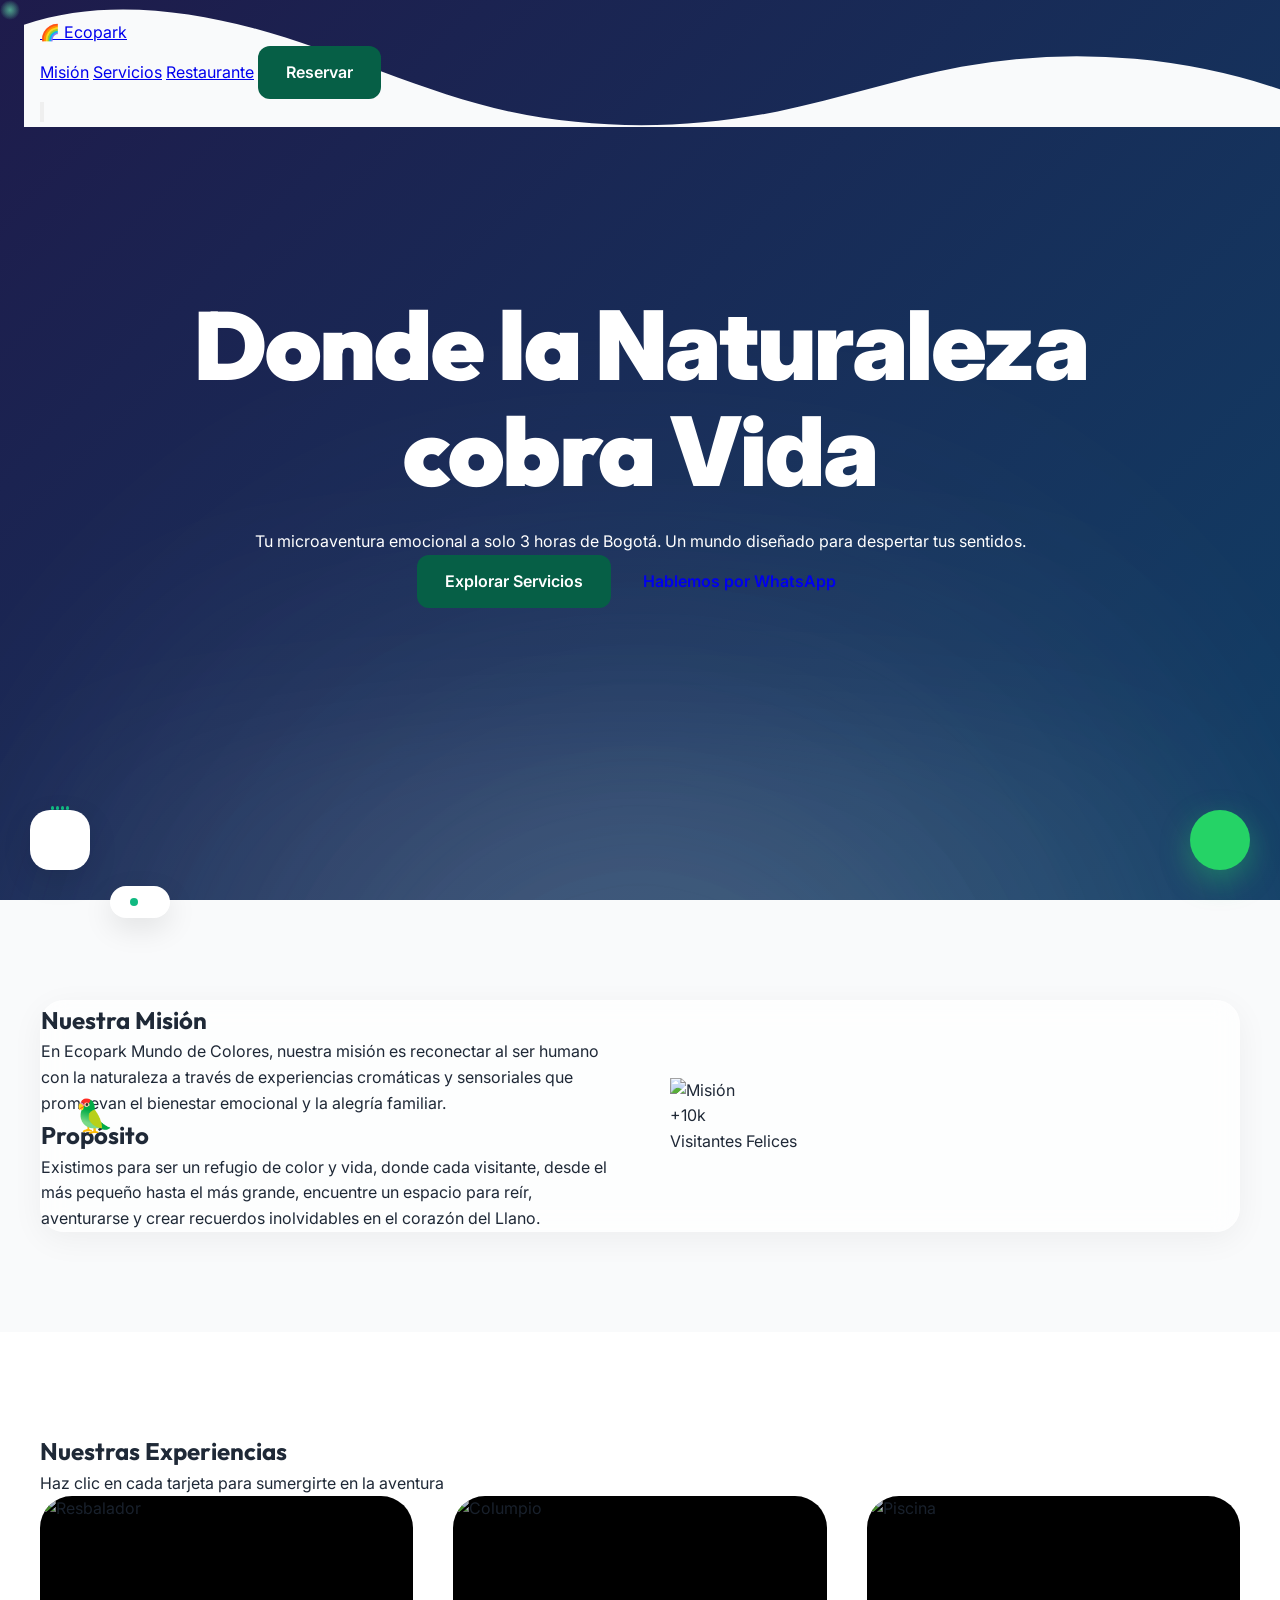
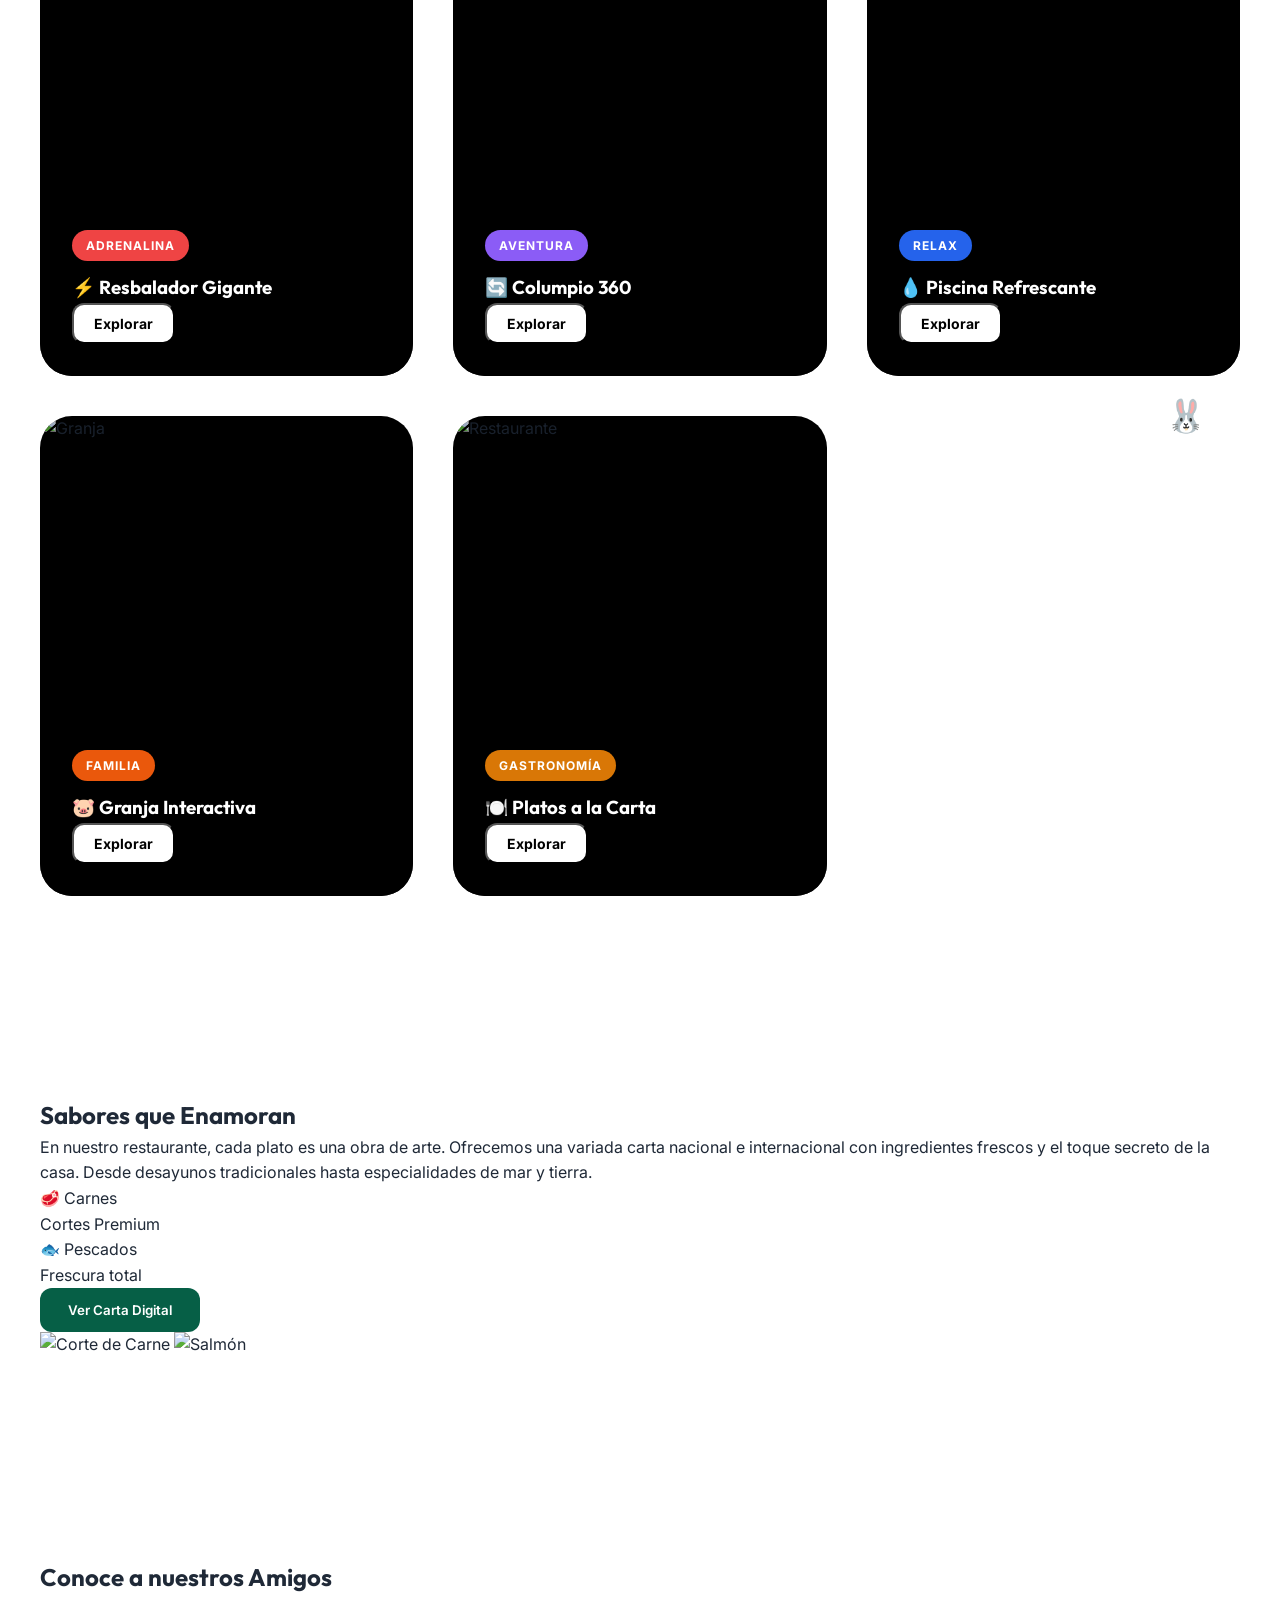
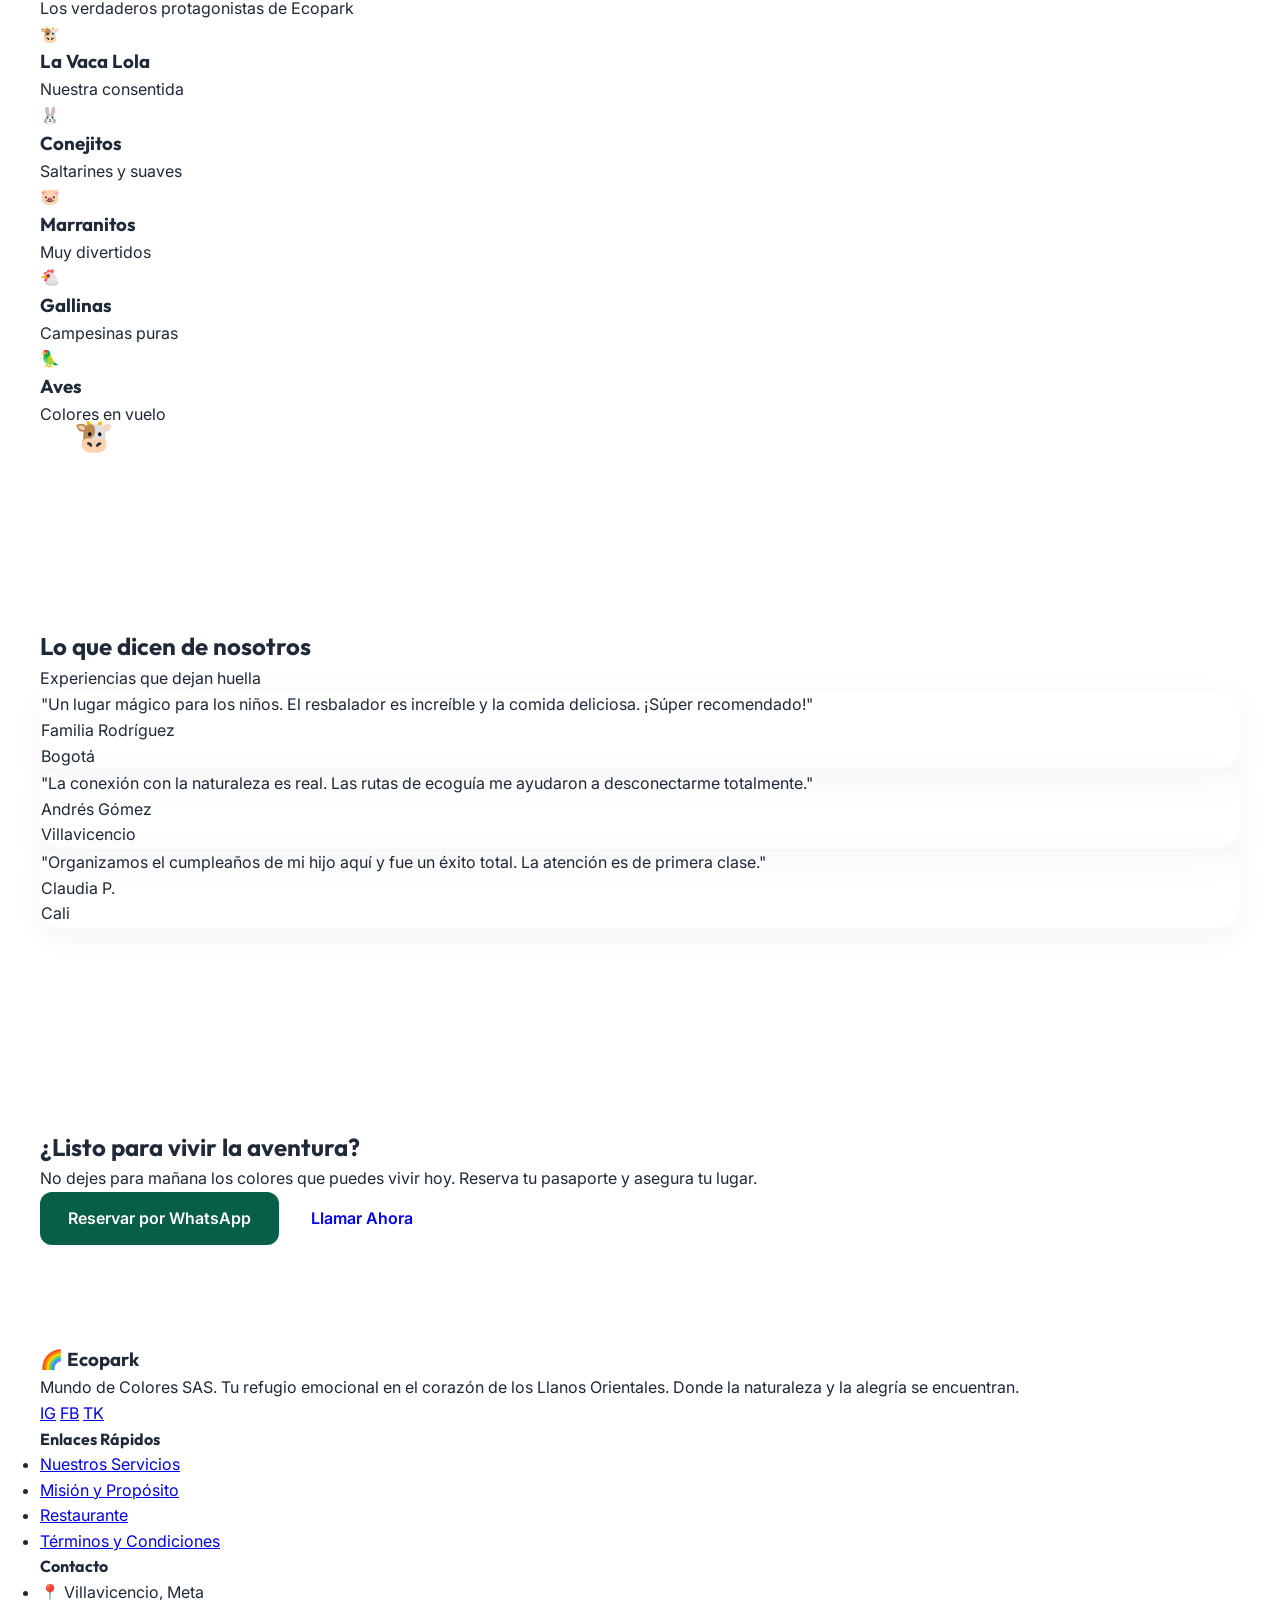
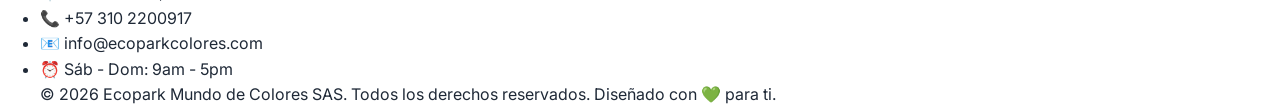
==== index.html @ 726ed6f0 "Mobile optimization: touch sparkle, adaptive layout, and scroll-triggered 3D cards" ====
<!DOCTYPE html>
<html lang="es">
<head>
    <meta charset="UTF-8">
    <meta name="viewport" content="width=device-width, initial-scale=1.0">
    <title>Ecopark Mundo de Colores - Microaventura Emocional</title>
    <script src="https://cdn.tailwindcss.com"></script>
    <link rel="stylesheet" href="styles.css">
    <link rel="stylesheet" href="https://cdn.jsdelivr.net/npm/swiper@11/swiper-bundle.min.css" />
    <script src="https://unpkg.com/lucide@latest"></script>
    <meta name="description" content="Vive una microaventura sensorial a solo 3 horas de Bogotá. Descubre cómo los colores transforman tu estado de ánimo.">
</head>
<body class="bg-white">
    <div class="cursor-aura" id="cursorAura"></div>
    <div class="cursor-aura" id="cursorAura"></div>

    <div class="music-control" id="musicToggle">
        <div class="music-bars">
            <span></span><span></span><span></span><span></span>
        </div>
        <i data-lucide="music" class="w-6 h-6"></i>
        <audio id="bgMusic" loop>
            <source src="https://www.soundhelix.com/examples/mp3/SoundHelix-Song-1.mp3" type="audio/mpeg">
        </audio>
    </div>

    <!-- LIVE ACTIVITY -->
    <div id="liveActivity" class="live-activity">
        <div class="activity-dot"></div>
        <p id="activityText" class="text-sm font-semibold text-gray-700"></p>
    </div>

    <!-- NAVBAR -->
    <nav class="navbar w-full">
        <div class="container flex justify-between items-center px-4">
            <a href="#" class="text-2xl font-black text-white logo-text transition-colors duration-300">🌈 Ecopark</a>
            <div class="hidden md:flex gap-8 items-center text-white nav-links">
                <a href="#mision" class="hover:text-yellow-400 transition-colors">Misión</a>
                <a href="#servicios" class="hover:text-yellow-400 transition-colors">Servicios</a>
                <a href="#gastronomia" class="hover:text-yellow-400 transition-colors">Restaurante</a>
                <a href="#contacto" class="btn btn-primary px-6 py-2">Reservar</a>
            </div>
            <button class="md:hidden text-white">
                <svg class="w-8 h-8" fill="none" stroke="currentColor" viewBox="0 0 24 24"><path stroke-linecap="round" stroke-linejoin="round" stroke-width="2" d="M4 6h16M4 12h16m-7 6h7"></path></svg>
            </button>
        </div>
    </nav>

    <!-- HERO SECTION -->
    <section class="hero relative">
        <div class="hero-clouds">
            <div class="cloud cloud-1"></div>
            <div class="cloud cloud-2"></div>
            <div class="cloud cloud-3"></div>
        </div>
        <div class="hero-content px-4">
            <h1 class="hero-title reveal">Donde la <span class="text-green-400">Naturaleza</span> cobra <span class="text-yellow-400">Vida</span></h1>
            <p class="text-xl md:text-2xl text-gray-200 mb-10 max-w-2xl mx-auto reveal" style="transition-delay: 0.2s">
                Tu microaventura emocional a solo 3 horas de Bogotá. Un mundo diseñado para despertar tus sentidos.
            </p>
            <div class="flex flex-col sm:flex-row gap-4 justify-center reveal" style="transition-delay: 0.4s">
                <a href="#servicios" class="btn btn-primary px-10 py-4 text-lg">Explorar Servicios</a>
                <a href="https://wa.me/573102200917" class="btn border-2 border-white text-white hover:bg-white hover:text-green-900 px-10 py-4 text-lg">Hablemos por WhatsApp</a>
            </div>
        </div>
        <div class="absolute bottom-10 left-1/2 transform -translate-x-1/2 animate-bounce text-white opacity-50">
            <svg class="w-8 h-8" fill="none" stroke="currentColor" viewBox="0 0 24 24"><path stroke-linecap="round" stroke-linejoin="round" stroke-width="2" d="M19 14l-7 7m0 0l-7-7m7 7V3"></path></svg>
        </div>
    </section>

    <!-- MISSION & PURPOSE -->
    <section id="mision" class="section-padding mission-section">
        <div class="container">
            <div class="mission-card glass-card p-12 reveal">
                <div>
                    <h2 class="text-4xl font-black text-green-900 mb-6">Nuestra Misión</h2>
                    <p class="text-lg text-gray-600 mb-8 leading-relaxed">
                        En Ecopark Mundo de Colores, nuestra misión es reconectar al ser humano con la naturaleza a través de experiencias cromáticas y sensoriales que promuevan el bienestar emocional y la alegría familiar.
                    </p>
                    <h2 class="text-4xl font-black text-green-900 mb-6">Propósito</h2>
                    <p class="text-lg text-gray-600 leading-relaxed">
                        Existimos para ser un refugio de color y vida, donde cada visitante, desde el más pequeño hasta el más grande, encuentre un espacio para reír, aventurarse y crear recuerdos inolvidables en el corazón del Llano.
                    </p>
                </div>
                <div class="relative">
                    <img src="https://images.unsplash.com/photo-1501854140801-50d01698950b?w=800&h=600&fit=crop" alt="Misión" class="rounded-3xl shadow-2xl">
                    <div class="absolute -bottom-6 -right-6 bg-yellow-400 p-8 rounded-2xl shadow-xl hidden lg:block">
                        <p class="text-3xl font-black text-green-900">+10k</p>
                        <p class="text-sm font-bold text-green-800">Visitantes Felices</p>
                    </div>
                </div>
            </div>
        </div>
    </section>

    <!-- SERVICES SECTION -->
    <section id="servicios" class="section-padding bg-gray-50 relative">
        <div class="wave-divider wave-top">
            <svg data-name="Layer 1" xmlns="http://www.w3.org/2000/svg" viewBox="0 0 1200 120" preserveAspectRatio="none" fill="#f9fafb">
                <path d="M321.39,56.44c58-10.79,114.16-30.13,172-41.86,82.39-16.72,168.19-17.73,250.45-.39C823.78,31,906.67,72,985.66,92.83c70.05,18.48,146.53,26.09,214.34,3V0H0V27.35A600.21,600.21,0,0,0,321.39,56.44Z"></path>
            </svg>
        </div>
        
        <div class="container">
            <div class="text-center mb-20 reveal">
                <h2 class="text-5xl font-black text-green-900 mb-4">Nuestras Experiencias</h2>
                <p class="text-xl text-gray-500">Haz clic en cada tarjeta para sumergirte en la aventura</p>
            </div>

            <div class="services-grid">
                <!-- Resbalador -->
                <div class="service-card-3d reveal" style="transition-delay: 0.1s"
                     data-title="Resbalador de Colores" 
                     data-color="#ef4444"
                     data-icon="zap"
                     data-intensity="Adrenalina Pura"
                     data-description="Siente la velocidad en el resbalador más largo de la región. Una explosión de color y risas para todas las edades. ¡Atrévete a vivirlo!"
                     data-images="https://images.unsplash.com/photo-1533777857889-4be7c70b33f7?w=800,https://images.unsplash.com/photo-1519046904884-53103b34b206?w=800">
                    <div class="card-inner">
                        <div class="card-front">
                            <img src="https://images.unsplash.com/photo-1533777857889-4be7c70b33f7?w=600&h=400&fit=crop" class="card-img" alt="Resbalador">
                            <div class="card-content">
                                <span class="tag tag-red">Adrenalina</span>
                                <h3 class="text-2xl font-bold text-white mb-2">⚡ Resbalador Gigante</h3>
                                <div class="flex justify-between items-center mt-4">
                                    <button class="btn-card-primary">Explorar</button>
                                    <i data-lucide="plus-circle" class="text-white opacity-50"></i>
                                </div>
                            </div>
                        </div>
                    </div>
                </div>

                <!-- Columpio 360 -->
                <div class="service-card-3d reveal" style="transition-delay: 0.2s"
                     data-title="Columpio 360" 
                     data-color="#8b5cf6"
                     data-icon="refresh-cw"
                     data-intensity="Vértigo Emocionante"
                     data-description="Mira el mundo desde otra perspectiva. Un giro completo que desafía la gravedad y te hace sentir el verdadero poder de la libertad."
                     data-images="https://images.unsplash.com/photo-1544367567-0f2fcb009e0b?w=800,https://images.unsplash.com/photo-1514326640560-7d063ef2aed5?w=800">
                    <div class="card-inner">
                        <div class="card-front">
                            <img src="https://images.unsplash.com/photo-1544367567-0f2fcb009e0b?w=600&h=400&fit=crop" class="card-img" alt="Columpio">
                            <div class="card-content">
                                <span class="tag tag-purple">Aventura</span>
                                <h3 class="text-2xl font-bold text-white mb-2">🔄 Columpio 360</h3>
                                <div class="flex justify-between items-center mt-4">
                                    <button class="btn-card-primary">Explorar</button>
                                    <i data-lucide="plus-circle" class="text-white opacity-50"></i>
                                </div>
                            </div>
                        </div>
                    </div>
                </div>

                <!-- Piscina -->
                <div class="service-card-3d reveal" 
                     data-title="Piscina Refrescante" 
                     data-color="#2563eb"
                     data-icon="droplets"
                     data-intensity="Calma Total"
                     data-description="Sumerge tus sentidos en nuestras aguas cristalinas. Rodeada de vegetación, nuestra piscina es el oasis perfecto para desconectarte del mundo."
                     data-images="https://images.unsplash.com/photo-1519046904884-53103b34b206?w=800,https://images.unsplash.com/photo-1540553016722-983e48a2cd10?w=800">
                    <div class="card-inner">
                        <div class="card-front">
                            <img src="https://images.unsplash.com/photo-1519046904884-53103b34b206?w=600&h=400&fit=crop" class="card-img" alt="Piscina">
                            <div class="card-content">
                                <span class="tag tag-blue" style="background:#2563eb; color:white">Relax</span>
                                <h3 class="text-2xl font-bold text-white mb-2">💧 Piscina Refrescante</h3>
                                <div class="flex justify-between items-center mt-4">
                                    <button class="btn-card-primary">Explorar</button>
                                    <i data-lucide="plus-circle" class="text-white opacity-50"></i>
                                </div>
                            </div>
                        </div>
                    </div>
                </div>

                <!-- Granja -->
                <div class="service-card-3d reveal" style="transition-delay: 0.1s"
                     data-title="Granja Interactiva" 
                     data-color="#ea580c"
                     data-icon="heart"
                     data-intensity="Diversión Familiar"
                     data-description="Conoce a nuestros animales, aprende sobre la vida en el campo y vive momentos tiernos en familia. Una experiencia educativa y llena de amor."
                     data-images="https://images.unsplash.com/photo-1500595046743-cd271d694d30?w=800,https://images.unsplash.com/photo-1516467508483-a7212febe31a?w=800">
                    <div class="card-inner">
                        <div class="card-front">
                            <img src="https://images.unsplash.com/photo-1500595046743-cd271d694d30?w=600&h=400&fit=crop" class="card-img" alt="Granja">
                            <div class="card-content">
                                <span class="tag" style="background:#ea580c; color:white">Familia</span>
                                <h3 class="text-2xl font-bold text-white mb-2">🐷 Granja Interactiva</h3>
                                <div class="flex justify-between items-center mt-4">
                                    <button class="btn-card-primary">Explorar</button>
                                    <i data-lucide="plus-circle" class="text-white opacity-50"></i>
                                </div>
                            </div>
                        </div>
                    </div>
                </div>

                <!-- Restaurante -->
                <div class="service-card-3d reveal" style="transition-delay: 0.2s"
                     data-title="Restaurante Mundo de Colores" 
                     data-color="#d97706"
                     data-icon="utensils"
                     data-intensity="Gastronomía a la Carta"
                     data-description="Disfruta de una variada oferta gastronómica con los mejores cortes de carne, pescados frescos y mariscos. Calidad gourmet en medio de la naturaleza."
                     data-images="https://images.unsplash.com/photo-1555939594-58d7cb561537?w=800,https://images.unsplash.com/photo-1544025162-d76694265947?w=800">
                    <div class="card-inner">
                        <div class="card-front">
                            <img src="https://images.unsplash.com/photo-1555939594-58d7cb561537?w=600&h=400&fit=crop" class="card-img" alt="Restaurante">
                            <div class="card-content">
                                <span class="tag" style="background:#d97706; color:white">Gastronomía</span>
                                <h3 class="text-2xl font-bold text-white mb-2">🍽️ Platos a la Carta</h3>
                                <div class="flex justify-between items-center mt-4">
                                    <button class="btn-card-primary">Explorar</button>
                                    <i data-lucide="plus-circle" class="text-white opacity-50"></i>
                                </div>
                            </div>
                        </div>
                    </div>
                </div>
            </div>
        </div>
    </section>

    <!-- MODAL DETALLE -->
    <div id="serviceModal" class="modal">
        <div class="modal-overlay"></div>
        <div class="modal-container glass-card">
            <button class="modal-close"><i data-lucide="x"></i></button>
            <div class="modal-body">
                <div class="modal-header">
                    <div class="flex items-center gap-4 mb-4">
                        <div id="modalIcon" class="p-3 rounded-2xl text-white"></div>
                        <div>
                            <span id="modalIntensity" class="text-xs font-bold uppercase tracking-widest opacity-70"></span>
                            <h2 id="modalTitle" class="text-4xl font-black"></h2>
                        </div>
                    </div>
                </div>
                
                <div class="grid grid-cols-1 lg:grid-cols-2 gap-8">
                    <!-- Carousel -->
                    <div class="swiper serviceSwiper rounded-3xl overflow-hidden shadow-2xl">
                        <div class="swiper-wrapper" id="modalCarouselItems">
                            <!-- Items dinámicos -->
                        </div>
                        <div class="swiper-pagination"></div>
                        <div class="swiper-button-next"></div>
                        <div class="swiper-button-prev"></div>
                    </div>

                    <div class="flex flex-col justify-between">
                        <div>
                            <p id="modalDescription" class="text-lg text-gray-600 mb-8 leading-relaxed"></p>
                            
                            <!-- Interacción -->
                            <div class="bg-gray-50 p-6 rounded-2xl mb-8">
                                <h4 class="font-bold mb-4 flex items-center gap-2">
                                    <i data-lucide="message-square" class="w-5 h-5"></i> 
                                    Comentarios (<span id="commentCount">0</span>)
                                </h4>
                                <div id="commentsList" class="space-y-4 mb-4 max-h-[200px] overflow-y-auto">
                                    <!-- Comentarios dinámicos aquí -->
                                </div>
                                <div class="flex gap-2">
                                    <input type="text" id="commentInput" placeholder="Comparte tu experiencia..." class="flex-grow bg-white border border-gray-200 rounded-lg px-4 py-2 text-sm focus:ring-2 focus:ring-green-500 outline-none">
                                    <button id="submitComment" class="bg-green-600 text-white p-2 rounded-lg hover:bg-green-700 transition-colors">
                                        <i data-lucide="send" class="w-4 h-4"></i>
                                    </button>
                                </div>
                                <p class="text-[10px] text-gray-400 mt-2 italic">* Los comentarios se guardan localmente para esta demostración.</p>
                            </div>
                        </div>

                        <a id="modalReserveBtn" href="#" class="btn btn-primary w-full py-5 text-xl flex items-center justify-center gap-3">
                            <i data-lucide="calendar"></i> Reservar Ahora
                        </a>
                    </div>
                </div>
            </div>
        </div>
    </div>

    <!-- GASTRONOMIA DETAIL -->
    <section id="gastronomia" class="section-padding bg-gray-50 overflow-hidden relative">
        <div class="container">
            <div class="grid grid-cols-1 lg:grid-cols-2 gap-16 items-center">
                <div class="reveal">
                    <h2 class="text-5xl font-black text-orange-700 mb-8">Sabores que Enamoran</h2>
                    <p class="text-lg text-gray-600 mb-8 leading-relaxed">
                        En nuestro restaurante, cada plato es una obra de arte. Ofrecemos una variada carta nacional e internacional con ingredientes frescos y el toque secreto de la casa. Desde desayunos tradicionales hasta especialidades de mar y tierra.
                    </p>
                    <div class="grid grid-cols-2 gap-4 mb-10">
                        <div class="bg-white p-4 rounded-xl shadow-sm border-l-4 border-orange-500">
                            <p class="font-bold text-orange-800">🥩 Carnes</p>
                            <p class="text-sm text-gray-500">Cortes Premium</p>
                        </div>
                        <div class="bg-white p-4 rounded-xl shadow-sm border-l-4 border-blue-500">
                            <p class="font-bold text-blue-800">🐟 Pescados</p>
                            <p class="text-sm text-gray-500">Frescura total</p>
                        </div>
                    </div>
                    <button id="openMenuBtn" class="btn btn-primary bg-orange-600 hover:bg-orange-700 text-lg px-10 py-5 shadow-xl">
                        <i data-lucide="book-open" class="mr-2"></i> Ver Carta Digital
                    </button>
                </div>
                <div class="relative reveal" style="transition-delay: 0.2s">
                    <div class="grid grid-cols-2 gap-4">
                        <img src="https://images.unsplash.com/photo-1544025162-d76694265947?w=400&h=500&fit=crop" alt="Corte de Carne" class="rounded-2xl shadow-xl mt-8">
                        <img src="https://images.unsplash.com/photo-1519708227418-c8fd9a32b7a2?w=400&h=500&fit=crop" alt="Salmón" class="rounded-2xl shadow-xl">
                    </div>
                </div>
            </div>
        </div>
    </section>

    <!-- MODAL MENU DIGITAL -->
    <div id="menuModal" class="modal">
        <div class="modal-overlay"></div>
        <div class="modal-container glass-card" style="max-width: 800px;">
            <button class="modal-close" id="closeMenuBtn"><i data-lucide="x"></i></button>
            <div class="modal-body p-4">
                <h2 class="text-3xl font-black text-center mb-8">📖 Nuestra Carta Digital</h2>
                
                <div class="space-y-8">
                    <!-- Entradas -->
                    <div class="menu-category">
                        <h3 class="text-xl font-bold text-orange-700 border-b-2 border-orange-200 mb-4 pb-2">🥗 Entradas</h3>
                        <div class="space-y-3">
                            <div class="flex justify-between"><span>Patacón con Ahogado</span> <span class="font-bold">$15.000</span></div>
                            <div class="flex justify-between"><span>Porción de Chicharrón</span> <span class="font-bold">$25.000</span></div>
                            <div class="flex justify-between"><span>Camarones Apanados</span> <span class="font-bold">$25.000</span></div>
                            <div class="flex justify-between"><span>Crema de Camarón</span> <span class="font-bold">$30.000</span></div>
                        </div>
                    </div>

                    <!-- Carnes -->
                    <div class="menu-category">
                        <h3 class="text-xl font-bold text-red-700 border-b-2 border-red-200 mb-4 pb-2">🥩 Carnes</h3>
                        <div class="grid grid-cols-1 md:grid-cols-2 gap-x-8 gap-y-3">
                            <div class="flex justify-between"><span>Punta de Anca</span> <span class="font-bold">$50.000</span></div>
                            <div class="flex justify-between"><span>Churrasco</span> <span class="font-bold">$50.000</span></div>
                            <div class="flex justify-between"><span>Baby Beef</span> <span class="font-bold">$50.000</span></div>
                            <div class="flex justify-between"><span>Lomo Cerdo BBQ</span> <span class="font-bold">$40.000</span></div>
                            <div class="flex justify-between"><span>Lengua Mundo de Colores</span> <span class="font-bold">$45.000</span></div>
                            <div class="flex justify-between"><span>Pechuga Gratinada</span> <span class="font-bold">$38.000</span></div>
                        </div>
                    </div>

                    <!-- Pescados -->
                    <div class="menu-category">
                        <h3 class="text-xl font-bold text-blue-700 border-b-2 border-blue-200 mb-4 pb-2">🐟 Pescados y Mariscos</h3>
                        <div class="grid grid-cols-1 md:grid-cols-2 gap-x-8 gap-y-3">
                            <div class="flex justify-between"><span>Amarillo Monseñor</span> <span class="font-bold">$50.000</span></div>
                            <div class="flex justify-between"><span>Cazuela de Mariscos</span> <span class="font-bold">$50.000</span></div>
                            <div class="flex justify-between"><span>Mojarra Frita</span> <span class="font-bold">$35.000</span></div>
                            <div class="flex justify-between"><span>Salmón Salsa Camarón</span> <span class="font-bold">$65.000</span></div>
                            <div class="flex justify-between"><span>Salmón a la Plancha</span> <span class="font-bold">$50.000</span></div>
                        </div>
                    </div>

                    <!-- Picadas y Más -->
                    <div class="menu-category">
                        <h3 class="text-xl font-bold text-purple-700 border-b-2 border-purple-200 mb-4 pb-2">🍔 Picadas y Hamburguesas</h3>
                        <div class="space-y-3">
                            <div class="flex justify-between"><span>Picada para 4 Personas</span> <span class="font-bold">$120.000</span></div>
                            <div class="flex justify-between"><span>Picada para 2 Personas</span> <span class="font-bold">$70.000</span></div>
                            <div class="flex justify-between"><span>Hamburguesa de la Casa</span> <span class="font-bold">$27.000</span></div>
                            <div class="flex justify-between"><span>Menú Infantil (Nuggets/Res)</span> <span class="font-bold">$25.000</span></div>
                        </div>
                    </div>

                    <!-- Desayunos -->
                    <div class="menu-category">
                        <h3 class="text-xl font-bold text-yellow-700 border-b-2 border-yellow-200 mb-4 pb-2">🍳 Desayunos</h3>
                        <div class="grid grid-cols-1 md:grid-cols-2 gap-x-8 gap-y-3">
                            <div class="flex justify-between"><span>Huevos Mexicanos (Combo)</span> <span class="font-bold">$23.000</span></div>
                            <div class="flex justify-between"><span>Caldo de Costilla</span> <span class="font-bold">$15.000</span></div>
                            <div class="flex justify-between"><span>Omelette (Combo)</span> <span class="font-bold">$25.000</span></div>
                            <div class="flex justify-between"><span>Huevos Pericos (Combo)</span> <span class="font-bold">$15.000</span></div>
                        </div>
                    </div>
                </div>

                <div class="mt-12 text-center">
                    <p class="text-gray-500 text-sm mb-4">* Los precios pueden variar según temporada.</p>
                    <a href="https://wa.me/573102200917?text=Hola!%20Quiero%20reservar%20una%20mesa%20y%20hacer%20un%20pedido." class="btn btn-whatsapp px-8 py-3">Pedir por WhatsApp</a>
                </div>
            </div>
        </div>
    </div>

    <!-- AMIGOS DE LA GRANJA -->
    <section class="section-padding bg-white relative overflow-hidden">
        <div class="container text-center">
            <h2 class="text-5xl font-black text-green-900 mb-4">Conoce a nuestros Amigos</h2>
            <p class="text-xl text-gray-500 mb-16">Los verdaderos protagonistas de Ecopark</p>
            <div class="grid grid-cols-2 md:grid-cols-5 gap-8">
                <div class="reveal group">
                    <div class="text-7xl mb-4 transform group-hover:scale-110 transition-transform cursor-pointer">🐮</div>
                    <h3 class="text-xl font-bold text-green-800">La Vaca Lola</h3>
                    <p class="text-sm text-gray-400">Nuestra consentida</p>
                </div>
                <div class="reveal group" style="transition-delay: 0.1s">
                    <div class="text-7xl mb-4 transform group-hover:scale-110 transition-transform cursor-pointer">🐰</div>
                    <h3 class="text-xl font-bold text-green-800">Conejitos</h3>
                    <p class="text-sm text-gray-400">Saltarines y suaves</p>
                </div>
                <div class="reveal group" style="transition-delay: 0.2s">
                    <div class="text-7xl mb-4 transform group-hover:scale-110 transition-transform cursor-pointer">🐷</div>
                    <h3 class="text-xl font-bold text-green-800">Marranitos</h3>
                    <p class="text-sm text-gray-400">Muy divertidos</p>
                </div>
                <div class="reveal group" style="transition-delay: 0.3s">
                    <div class="text-7xl mb-4 transform group-hover:scale-110 transition-transform cursor-pointer">🐔</div>
                    <h3 class="text-xl font-bold text-green-800">Gallinas</h3>
                    <p class="text-sm text-gray-400">Campesinas puras</p>
                </div>
                <div class="reveal group" style="transition-delay: 0.4s">
                    <div class="text-7xl mb-4 transform group-hover:scale-110 transition-transform cursor-pointer">🦜</div>
                    <h3 class="text-xl font-bold text-green-800">Aves</h3>
                    <p class="text-sm text-gray-400">Colores en vuelo</p>
                </div>
            </div>
        </div>
    </section>

    <!-- TESTIMONIOS -->
    <section class="section-padding bg-green-900 text-white">
        <div class="container">
            <div class="text-center mb-16">
                <h2 class="text-5xl font-black mb-4">Lo que dicen de nosotros</h2>
                <p class="text-xl text-green-200">Experiencias que dejan huella</p>
            </div>
            <div class="grid grid-cols-1 md:grid-cols-3 gap-8">
                <div class="glass-card p-8 reveal" style="background: rgba(255,255,255,0.1)">
                    <p class="text-lg italic mb-6">"Un lugar mágico para los niños. El resbalador es increíble y la comida deliciosa. ¡Súper recomendado!"</p>
                    <div class="flex items-center gap-4">
                        <div class="w-12 h-12 bg-yellow-400 rounded-full"></div>
                        <div>
                            <p class="font-bold">Familia Rodríguez</p>
                            <p class="text-sm text-green-300">Bogotá</p>
                        </div>
                    </div>
                </div>
                <div class="glass-card p-8 reveal" style="background: rgba(255,255,255,0.1); transition-delay: 0.1s">
                    <p class="text-lg italic mb-6">"La conexión con la naturaleza es real. Las rutas de ecoguía me ayudaron a desconectarme totalmente."</p>
                    <div class="flex items-center gap-4">
                        <div class="w-12 h-12 bg-blue-400 rounded-full"></div>
                        <div>
                            <p class="font-bold">Andrés Gómez</p>
                            <p class="text-sm text-green-300">Villavicencio</p>
                        </div>
                    </div>
                </div>
                <div class="glass-card p-8 reveal" style="background: rgba(255,255,255,0.1); transition-delay: 0.2s">
                    <p class="text-lg italic mb-6">"Organizamos el cumpleaños de mi hijo aquí y fue un éxito total. La atención es de primera clase."</p>
                    <div class="flex items-center gap-4">
                        <div class="w-12 h-12 bg-red-400 rounded-full"></div>
                        <div>
                            <p class="font-bold">Claudia P.</p>
                            <p class="text-sm text-green-300">Cali</p>
                        </div>
                    </div>
                </div>
            </div>
        </div>
    </section>

    <!-- CTA FINAL -->
    <section id="contacto" class="section-padding bg-yellow-400">
        <div class="container text-center max-w-3xl">
            <h2 class="text-5xl font-black text-green-900 mb-8">¿Listo para vivir la aventura?</h2>
            <p class="text-xl text-green-800 mb-12">No dejes para mañana los colores que puedes vivir hoy. Reserva tu pasaporte y asegura tu lugar.</p>
            <div class="flex flex-col sm:flex-row gap-4 justify-center">
                <a href="https://wa.me/573102200917" class="btn btn-primary bg-green-900 text-xl px-12 py-5 shadow-2xl">Reservar por WhatsApp</a>
                <a href="tel:+573102200917" class="btn border-2 border-green-900 text-green-900 text-xl px-12 py-5">Llamar Ahora</a>
            </div>
        </div>
    </section>

    <!-- FOOTER -->
    <footer class="bg-gray-900 text-gray-400 py-16">
        <div class="container px-4">
            <div class="grid grid-cols-1 md:grid-cols-4 gap-12 mb-12">
                <div class="col-span-1 md:col-span-2">
                    <h3 class="text-3xl font-black text-white mb-6">🌈 Ecopark</h3>
                    <p class="mb-6 max-w-sm">Mundo de Colores SAS. Tu refugio emocional en el corazón de los Llanos Orientales. Donde la naturaleza y la alegría se encuentran.</p>
                    <div class="flex gap-4">
                        <a href="#" class="w-10 h-10 bg-gray-800 rounded-lg flex items-center justify-center hover:bg-green-600 transition-colors">IG</a>
                        <a href="#" class="w-10 h-10 bg-gray-800 rounded-lg flex items-center justify-center hover:bg-green-600 transition-colors">FB</a>
                        <a href="#" class="w-10 h-10 bg-gray-800 rounded-lg flex items-center justify-center hover:bg-green-600 transition-colors">TK</a>
                    </div>
                </div>
                <div>
                    <h4 class="text-white font-bold mb-6">Enlaces Rápidos</h4>
                    <ul class="space-y-4">
                        <li><a href="#servicios" class="hover:text-white transition">Nuestros Servicios</a></li>
                        <li><a href="#mision" class="hover:text-white transition">Misión y Propósito</a></li>
                        <li><a href="#gastronomia" class="hover:text-white transition">Restaurante</a></li>
                        <li><a href="#" class="hover:text-white transition">Términos y Condiciones</a></li>
                    </ul>
                </div>
                <div>
                    <h4 class="text-white font-bold mb-6">Contacto</h4>
                    <ul class="space-y-4">
                        <li>📍 Villavicencio, Meta</li>
                        <li>📞 +57 310 2200917</li>
                        <li>📧 info@ecoparkcolores.com</li>
                        <li>⏰ Sáb - Dom: 9am - 5pm</li>
                    </ul>
                </div>
            </div>
            <div class="border-t border-gray-800 pt-8 text-center text-sm">
                <p>&copy; 2026 Ecopark Mundo de Colores SAS. Todos los derechos reservados. Diseñado con 💚 para ti.</p>
            </div>
        </div>
    </footer>

    <!-- SMART WHATSAPP CHAT -->
    <div class="whatsapp-chat-container">
        <div class="whatsapp-window" id="whatsappWindow">
            <div class="chat-header">
                <div class="w-10 h-10 rounded-full bg-white/20 flex items-center justify-center">
                    <i data-lucide="message-circle" class="text-white"></i>
                </div>
                <div>
                    <p class="font-bold">Ecopark Ayuda</p>
                    <p class="text-[10px] opacity-80">En línea ahora</p>
                </div>
            </div>
            <div class="chat-body">
                <div class="chat-msg">¡Hola! 🌈 Bienvenido a Ecopark. ¿Cómo podemos ayudarte hoy?</div>
                <button class="chat-btn" onclick="window.open('https://wa.me/573102200917?text=Hola!%20Quiero%20reservar%20para%20este%20fin%20de%20semana', '_blank')">📅 Reservar para el fin de semana</button>
                <button class="chat-btn" onclick="window.open('https://wa.me/573102200917?text=Quisiera%20conocer%20los%20precios%20y%20paquetes', '_blank')">💰 Ver Precios y Paquetes</button>
                <button class="chat-btn" onclick="window.open('https://wa.me/573102200917?text=Necesito%20la%20ubicacion%20exacta', '_blank')">📍 Cómo llegar</button>
            </div>
        </div>
        <div class="whatsapp-bubble" id="whatsappBubble">
            <i data-lucide="message-circle" class="w-8 h-8"></i>
        </div>
    </div>

    <!-- HIDDEN ANIMALS (GAME - Optimized for Mobile) -->
    <div class="hidden-animal" style="position: absolute; top: 120vh; left: 5%; cursor: pointer; z-index: 50; font-size: 32px; padding: 10px;" data-animal="pájaro">🦜</div>
    <div class="hidden-animal" style="position: absolute; top: 220vh; right: 5%; cursor: pointer; z-index: 50; font-size: 32px; padding: 10px;" data-animal="conejo">🐰</div>
    <div class="hidden-animal" style="position: absolute; top: 400vh; left: 5%; cursor: pointer; z-index: 50; font-size: 32px; padding: 10px;" data-animal="vaca">🐮</div>

    <script src="script.js"></script>
</body>
</html>
---- styles.css ----
/* ========================================
   ECOPARK - PREMIUM DESIGN SYSTEM
   ======================================== */

@import url('https://fonts.googleapis.com/css2?family=Outfit:wght@300;400;600;700;900&family=Inter:wght@300;400;500&display=swap');

:root {
    --primary: #065f46;
    --primary-light: #10b981;
    --secondary: #fbbf24;
    --accent: #f87171;
    --text-dark: #1f2937;
    --text-light: #6b7280;
    --bg-soft: #f9fafb;
    --glass: rgba(255, 255, 255, 0.7);
    --glass-border: rgba(255, 255, 255, 0.3);
    --glint: linear-gradient(135deg, rgba(255,255,255,0) 0%, rgba(255,255,255,0.4) 50%, rgba(255,255,255,0) 100%);
}

* {
    margin: 0;
    padding: 0;
    box-sizing: border-box;
    font-family: 'Inter', sans-serif;
}

h1, h2, h3, h4, .font-title {
    font-family: 'Outfit', sans-serif;
}

body {
    background-color: white;
    color: var(--text-dark);
    line-height: 1.6;
    overflow-x: hidden;
}

/* ========================================
   ANIMATIONS
   ======================================== */

@keyframes fadeInUp {
    from { opacity: 0; transform: translateY(30px); }
    to { opacity: 1; transform: translateY(0); }
}

@keyframes fadeInRight {
    from { opacity: 0; transform: translateX(-30px); }
    to { opacity: 1; transform: translateX(0); }
}

@keyframes float {
    0%, 100% { transform: translateY(0); }
    50% { transform: translateY(-10px); }
}

@keyframes scaleIn {
    from { transform: scale(0.95); opacity: 0; }
    to { transform: scale(1); opacity: 1; }
}

.reveal {
    opacity: 0;
    transition: all 0.8s cubic-bezier(0.4, 0, 0.2, 1);
}

.reveal.is-visible {
    opacity: 1;
    transform: translateY(0) !important;
}

@keyframes musicBar {
    0%, 100% { height: 4px; }
    50% { height: 16px; }
}

@keyframes pulse-glow {
    0%, 100% { box-shadow: 0 0 20px rgba(16, 185, 129, 0.2); }
    50% { box-shadow: 0 0 40px rgba(16, 185, 129, 0.4); }
}

/* ========================================
   LAYOUT COMPONENTS
   ======================================== */

.section-padding {
    padding: 100px 24px;
}

@media (max-width: 768px) {
    .section-padding {
        padding: 60px 16px;
    }
}

.container {
    max-width: 1200px;
    margin: 0 auto;
}

/* Glassmorphism Card */
.glass-card {
    background: var(--glass);
    backdrop-filter: blur(12px);
    -webkit-backdrop-filter: blur(12px);
    border: 1px solid var(--glass-border);
    border-radius: 24px;
    box-shadow: 0 8px 32px rgba(0, 0, 0, 0.05);
    transition: all 0.4s ease;
}

.glass-card:hover {
    transform: translateY(-8px);
    box-shadow: 0 12px 48px rgba(0, 0, 0, 0.1);
}

/* ========================================
   NAVBAR
   ======================================== */

.navbar {
    position: fixed;
    top: 0;
    left: 0;
    right: 0;
    z-index: 1000;
    padding: 20px 0;
    transition: all 0.4s ease;
}

.navbar.scrolled {
    background: rgba(255, 255, 255, 0.9);
    backdrop-filter: blur(10px);
    padding: 12px 0;
    box-shadow: 0 4px 20px rgba(0, 0, 0, 0.05);
}

/* ========================================
   HERO SECTION
   ======================================== */

.hero {
    height: 100vh;
    display: flex;
    align-items: center;
    justify-content: center;
    position: relative;
    overflow: hidden;
    background: var(--primary);
}

.hero {
    height: 100vh;
    display: flex;
    align-items: center;
    justify-content: center;
    overflow: hidden;
    position: relative;
    background: linear-gradient(-45deg, #1a2e05, #064e3b, #0c4a6e, #1e1b4b);
    background-size: 400% 400%;
    animation: gradientBG 15s ease infinite;
}

@keyframes gradientBG {
    0% { background-position: 0% 50%; }
    50% { background-position: 100% 50%; }
    100% { background-position: 0% 50%; }
}

.hero-clouds {
    position: absolute;
    bottom: 0;
    left: 0;
    width: 100%;
    height: 100%;
    pointer-events: none;
    z-index: 5;
}

.cloud {
    position: absolute;
    bottom: -20%;
    width: 150%;
    left: -25%;
    height: 60%;
    background: radial-gradient(circle at 50% 100%, rgba(255,255,255,0.2) 0%, transparent 70%);
    filter: blur(60px);
    transform: translateY(var(--cloud-y, 0));
}

.cloud-1 { opacity: 0.6; height: 40%; }
.cloud-2 { opacity: 0.4; height: 60%; }
.cloud-3 { opacity: 0.3; height: 80%; }

.hero-content {
    position: relative;
    z-index: 10;
    text-align: center;
    color: white;
    max-width: 900px;
    transform: scale(var(--hero-scale, 1)) translateY(var(--hero-y, 0));
    opacity: var(--hero-opacity, 1);
}

.hero-title {
    font-size: clamp(3rem, 8vw, 6rem);
    font-weight: 900;
    line-height: 1.1;
    margin-bottom: 24px;
    letter-spacing: -2px;
}

/* ========================================
   SERVICES GRID
   ======================================== */

.services-grid {
    display: grid;
    grid-template-columns: repeat(auto-fill, minmax(350px, 1fr));
    gap: 40px;
    perspective: 1000px;
}

/* 3D Premium Card */
.service-card-3d {
    position: relative;
    height: 480px;
    cursor: pointer;
    transform-style: preserve-3d;
    transition: transform 0.1s ease;
}

.card-inner {
    position: relative;
    width: 100%;
    height: 100%;
    transform-style: preserve-3d;
}

.card-front {
    position: absolute;
    width: 100%;
    height: 100%;
    backface-visibility: hidden;
    border-radius: 32px;
    overflow: hidden;
    background: #000;
}

.card-img {
    width: 100%;
    height: 100%;
    object-fit: cover;
    opacity: 0.8;
    transition: transform 0.5s ease;
}

.service-card-3d:hover .card-img {
    transform: scale(1.1);
}

.card-content {
    position: absolute;
    bottom: 0;
    left: 0;
    right: 0;
    padding: 32px;
    background: linear-gradient(to top, rgba(0,0,0,0.9) 0%, rgba(0,0,0,0) 100%);
    color: white;
    z-index: 2;
}

/* Holographic Glint */
.service-card-3d::after {
    content: '';
    position: absolute;
    top: 0;
    left: 0;
    width: 100%;
    height: 100%;
    background: radial-gradient(circle at var(--glint-pos, 50% 50%), rgba(255,255,255,0.4) 0%, rgba(255,255,255,0) 60%);
    z-index: 3;
    pointer-events: none;
    opacity: 0;
    transition: opacity 0.3s;
}

.service-card-3d:hover::after {
    opacity: 1;
}

/* Tags & Buttons */
.tag {
    display: inline-block;
    padding: 6px 14px;
    border-radius: 100px;
    font-size: 12px;
    font-weight: 700;
    text-transform: uppercase;
    letter-spacing: 1px;
    margin-bottom: 12px;
}

.tag-green { background: #10b981; color: white; }
.tag-red { background: #ef4444; color: white; }
.tag-purple { background: #8b5cf6; color: white; }

.btn-card-primary {
    background: white;
    color: black;
    padding: 10px 20px;
    border-radius: 12px;
    font-weight: 700;
    font-size: 14px;
    transition: all 0.3s ease;
}

.btn-card-primary:hover {
    background: var(--primary-light);
    color: white;
    transform: scale(1.05);
}

/* ========================================
   MODAL SYSTEM
   ======================================== */

.modal {
    position: fixed;
    inset: 0;
    z-index: 2000;
    display: none;
    align-items: center;
    justify-content: center;
    padding: 20px;
}

.modal.active {
    display: flex;
}

.modal-overlay {
    position: absolute;
    inset: 0;
    background: rgba(0,0,0,0.8);
    backdrop-filter: blur(8px);
}

.modal-container {
    position: relative;
    width: 100%;
    max-width: 1000px;
    max-height: 90vh;
    background: white;
    border-radius: 40px;
    padding: 40px;
    z-index: 10;
    overflow-y: auto;
    transform: scale(0.9);
    opacity: 0;
    transition: all 0.4s cubic-bezier(0.34, 1.56, 0.64, 1);
}

.modal.active .modal-container {
    transform: scale(1);
    opacity: 1;
}

.modal-close {
    position: absolute;
    top: 20px;
    right: 20px;
    width: 40px;
    height: 40px;
    border-radius: 50%;
    background: #f3f4f6;
    display: flex;
    align-items: center;
    justify-content: center;
    transition: all 0.3s;
}

.modal-close:hover {
    background: #e5e7eb;
    transform: rotate(90deg);
}

/* ========================================
   MUSIC CONTROLLER
   ======================================== */

.music-control {
    position: fixed;
    bottom: 30px;
    left: 30px;
    z-index: 1000;
    width: 60px;
    height: 60px;
    background: white;
    border-radius: 20px;
    display: flex;
    align-items: center;
    justify-content: center;
    box-shadow: 0 10px 30px rgba(0,0,0,0.1);
    cursor: pointer;
    transition: all 0.3s;
}

.music-control:hover {
    transform: translateY(-5px);
}

.music-bars {
    position: absolute;
    top: -20px;
    display: flex;
    align-items: flex-end;
    gap: 2px;
    height: 20px;
}

.music-bars span {
    width: 3px;
    height: 4px;
    background: var(--primary-light);
    border-radius: 2px;
}

.music-control.playing .music-bars span {
    animation: musicBar 0.8s ease-in-out infinite;
}

.music-control.playing .music-bars span:nth-child(2) { animation-delay: 0.2s; }
.music-control.playing .music-bars span:nth-child(3) { animation-delay: 0.4s; }
.music-control.playing .music-bars span:nth-child(4) { animation-delay: 0.6s; }

/* ========================================
   BUTTONS
   ======================================== */

.btn {
    display: inline-flex;
    align-items: center;
    justify-content: center;
    padding: 14px 28px;
    border-radius: 12px;
    font-weight: 600;
    transition: all 0.3s ease;
    cursor: pointer;
    text-decoration: none;
    border: none;
}

.btn-primary {
    background: var(--primary);
    color: white;
}

.btn-primary:hover {
    background: #044e39;
    transform: scale(1.02);
}

.btn-whatsapp {
    background: #25D366;
    color: white;
}

.btn-whatsapp:hover {
    background: #128C7E;
    transform: scale(1.02);
}

/* ========================================
   WHATSAPP FLOATING
   ======================================== */

.whatsapp-float {
    position: fixed;
    bottom: 30px;
    right: 30px;
    width: 60px;
    height: 60px;
    background: #25D366;
    color: white;
    border-radius: 50%;
    display: flex;
    align-items: center;
    justify-content: center;
    box-shadow: 0 4px 20px rgba(37, 211, 102, 0.4);
    z-index: 1000;
    animation: float 3s ease-in-out infinite;
    transition: all 0.3s ease;
}

.whatsapp-float:hover {
    transform: scale(1.1);
}

/* ========================================
   MISSION & PURPOSE
   ======================================== */

.mission-section {
    background: var(--bg-soft);
}

.mission-card {
    display: grid;
    grid-template-columns: 1fr 1fr;
    gap: 60px;
    align-items: center;
}

@media (max-width: 992px) {
    .mission-card {
        grid-template-columns: 1fr;
        gap: 32px;
    }
}

/* ========================================
   ORGANIC DIVIDERS & EFFECTS
   ======================================== */

.wave-divider {
    position: absolute;
    width: 100%;
    line-height: 0;
}

.wave-top { top: -1px; transform: rotate(180deg); }
.wave-bottom { bottom: -1px; }

/* Live Activity Bubble */
.live-activity {
    position: fixed;
    bottom: 30px;
    left: 110px;
    background: white;
    padding: 12px 20px;
    border-radius: 20px;
    box-shadow: 0 10px 30px rgba(0,0,0,0.1);
    display: flex;
    align-items: center;
    gap: 12px;
    z-index: 1000;
    transform: translateY(150%);
    transition: transform 0.6s cubic-bezier(0.34, 1.56, 0.64, 1);
}

.live-activity.active {
    transform: translateY(0);
}

.activity-dot {
    width: 8px;
    height: 8px;
    background: #10b981;
    border-radius: 50%;
    animation: pulse-glow 2s infinite;
}

/* ========================================
   SMART WHATSAPP CHAT
   ======================================== */

.whatsapp-chat-container {
    position: fixed;
    bottom: 30px;
    right: 30px;
    z-index: 2000;
}

.whatsapp-bubble {
    width: 60px;
    height: 60px;
    background: #25d366;
    border-radius: 50%;
    display: flex;
    align-items: center;
    justify-content: center;
    color: white;
    box-shadow: 0 10px 30px rgba(37, 211, 102, 0.4);
    cursor: pointer;
    transition: transform 0.3s cubic-bezier(0.175, 0.885, 0.32, 1.275);
}

.whatsapp-bubble:hover {
    transform: scale(1.1) rotate(10deg);
}

.whatsapp-window {
    position: absolute;
    bottom: 80px;
    right: 0;
    width: 300px;
    background: white;
    border-radius: 24px;
    box-shadow: 0 20px 50px rgba(0,0,0,0.15);
    overflow: hidden;
    transform: translateY(20px) scale(0.9);
    opacity: 0;
    pointer-events: none;
    transition: all 0.4s cubic-bezier(0.175, 0.885, 0.32, 1.275);
}

.whatsapp-window.active {
    transform: translateY(0) scale(1);
    opacity: 1;
    pointer-events: all;
}

.chat-header {
    background: #075e54;
    padding: 20px;
    color: white;
    display: flex;
    align-items: center;
    gap: 12px;
}

.chat-body {
    padding: 20px;
}

.chat-msg {
    background: #f0f0f0;
    padding: 12px;
    border-radius: 0 15px 15px 15px;
    font-size: 14px;
    color: #444;
    margin-bottom: 20px;
}

.chat-btn {
    display: block;
    width: 100%;
    padding: 10px 15px;
    background: #f8f9fa;
    border: 1px solid #e9ecef;
    border-radius: 12px;
    text-align: left;
    font-size: 13px;
    font-weight: 600;
    color: #075e54;
    margin-bottom: 10px;
    transition: all 0.2s;
}

.chat-btn:hover {
    background: #e7f3f1;
    border-color: #25d366;
    transform: translateX(5px);
}

/* Cursor Follower (Hide on mobile) */
@media (hover: none) and (pointer: coarse) {
    .cursor-aura { display: none !important; }
}

.cursor-aura {
    width: 20px;
    height: 20px;
    background: radial-gradient(circle, rgba(74, 222, 128, 0.4) 0%, transparent 70%);
    border-radius: 50%;
    position: fixed;
    pointer-events: none;
    z-index: 9999;
    mix-blend-mode: screen;
    transition: transform 0.1s ease-out;
}

/* Touch Burst Effect */
.touch-burst {
    position: fixed;
    width: 100px;
    height: 100px;
    background: radial-gradient(circle, rgba(255,255,255,0.6) 0%, transparent 70%);
    border-radius: 50%;
    pointer-events: none;
    z-index: 10000;
    animation: burstOut 0.6s ease-out forwards;
}

@keyframes burstOut {
    0% { transform: translate(-50%, -50%) scale(0); opacity: 1; }
    100% { transform: translate(-50%, -50%) scale(1.5); opacity: 0; }
}

/* Mobile Adjustments */
@media (max-width: 768px) {
    .whatsapp-window {
        width: calc(100vw - 40px);
        right: -10px;
    }
}

/* ========================================
   SCROLLBAR
   ======================================== */

::-webkit-scrollbar {
    width: 10px;
}

::-webkit-scrollbar-track {
    background: #f1f1f1;
}

::-webkit-scrollbar-thumb {
    background: var(--primary);
    border-radius: 5px;
}

::-webkit-scrollbar-thumb:hover {
    background: #044e39;
}
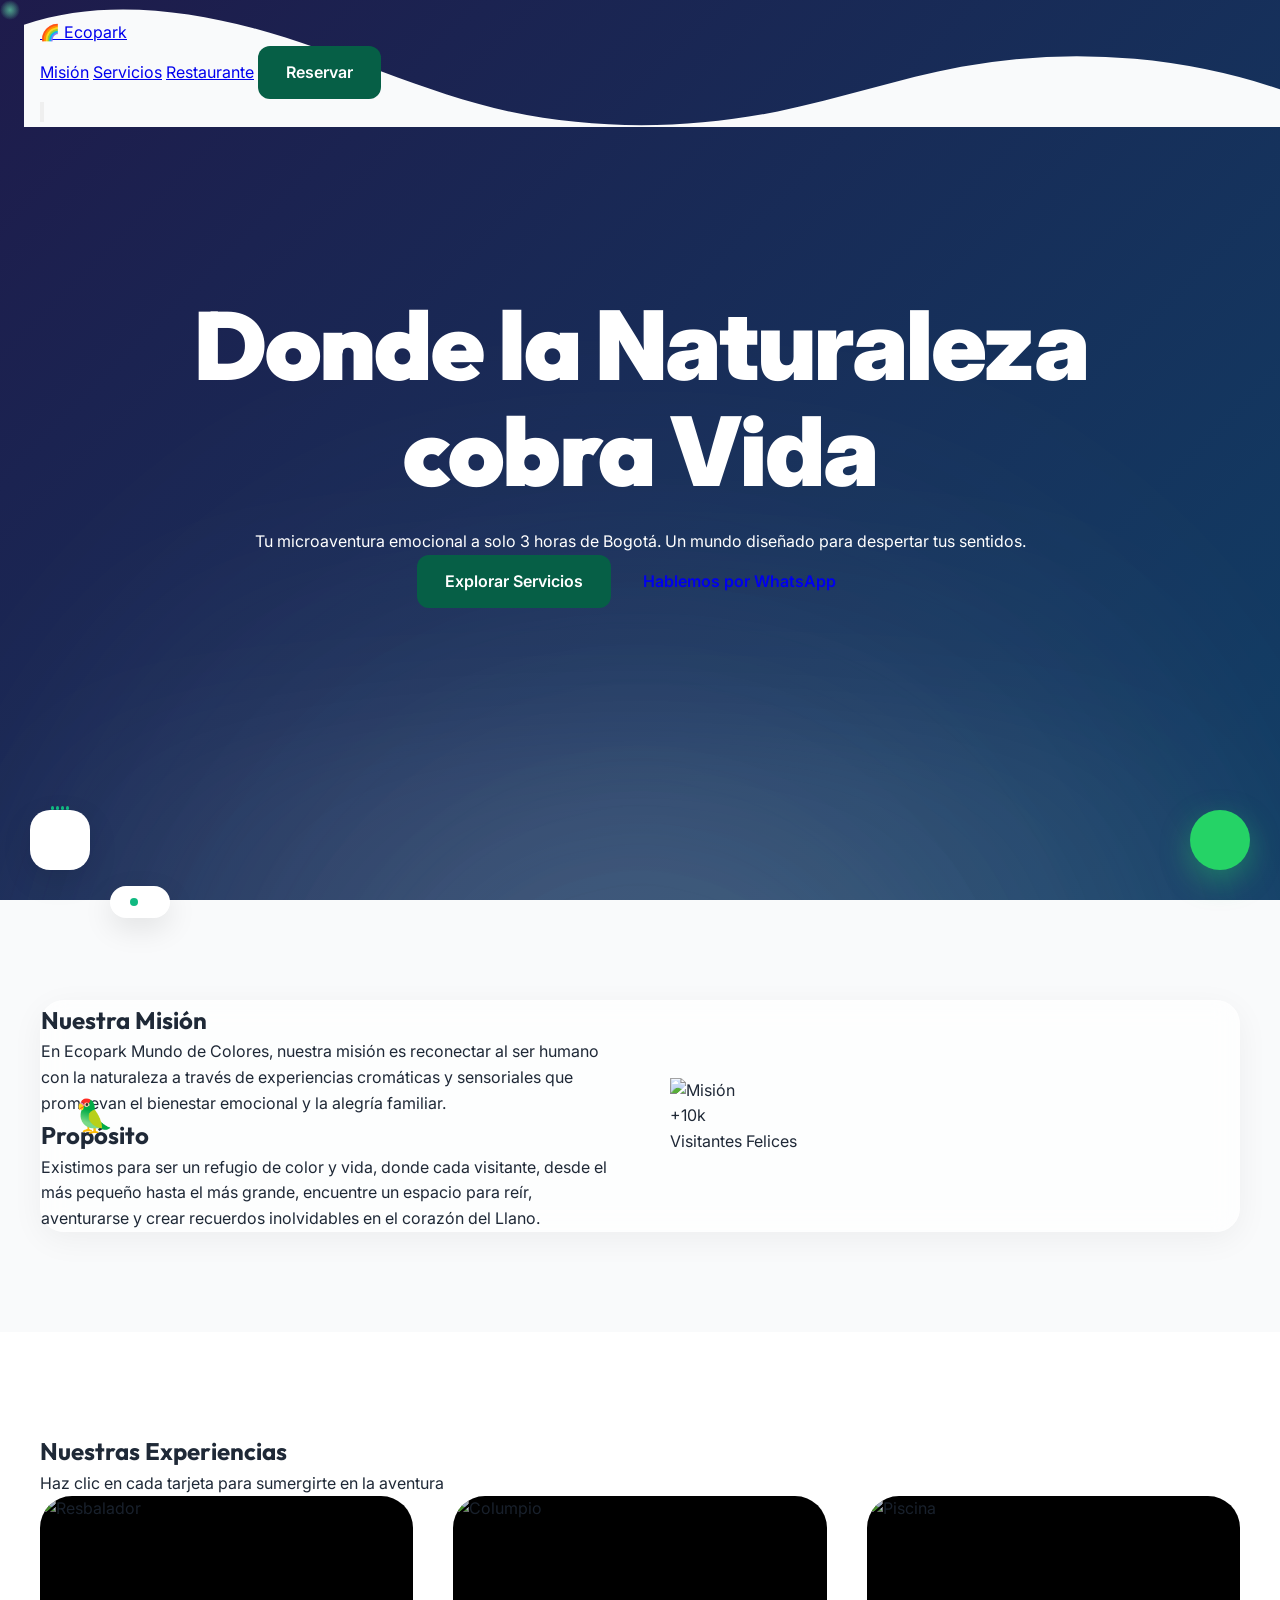
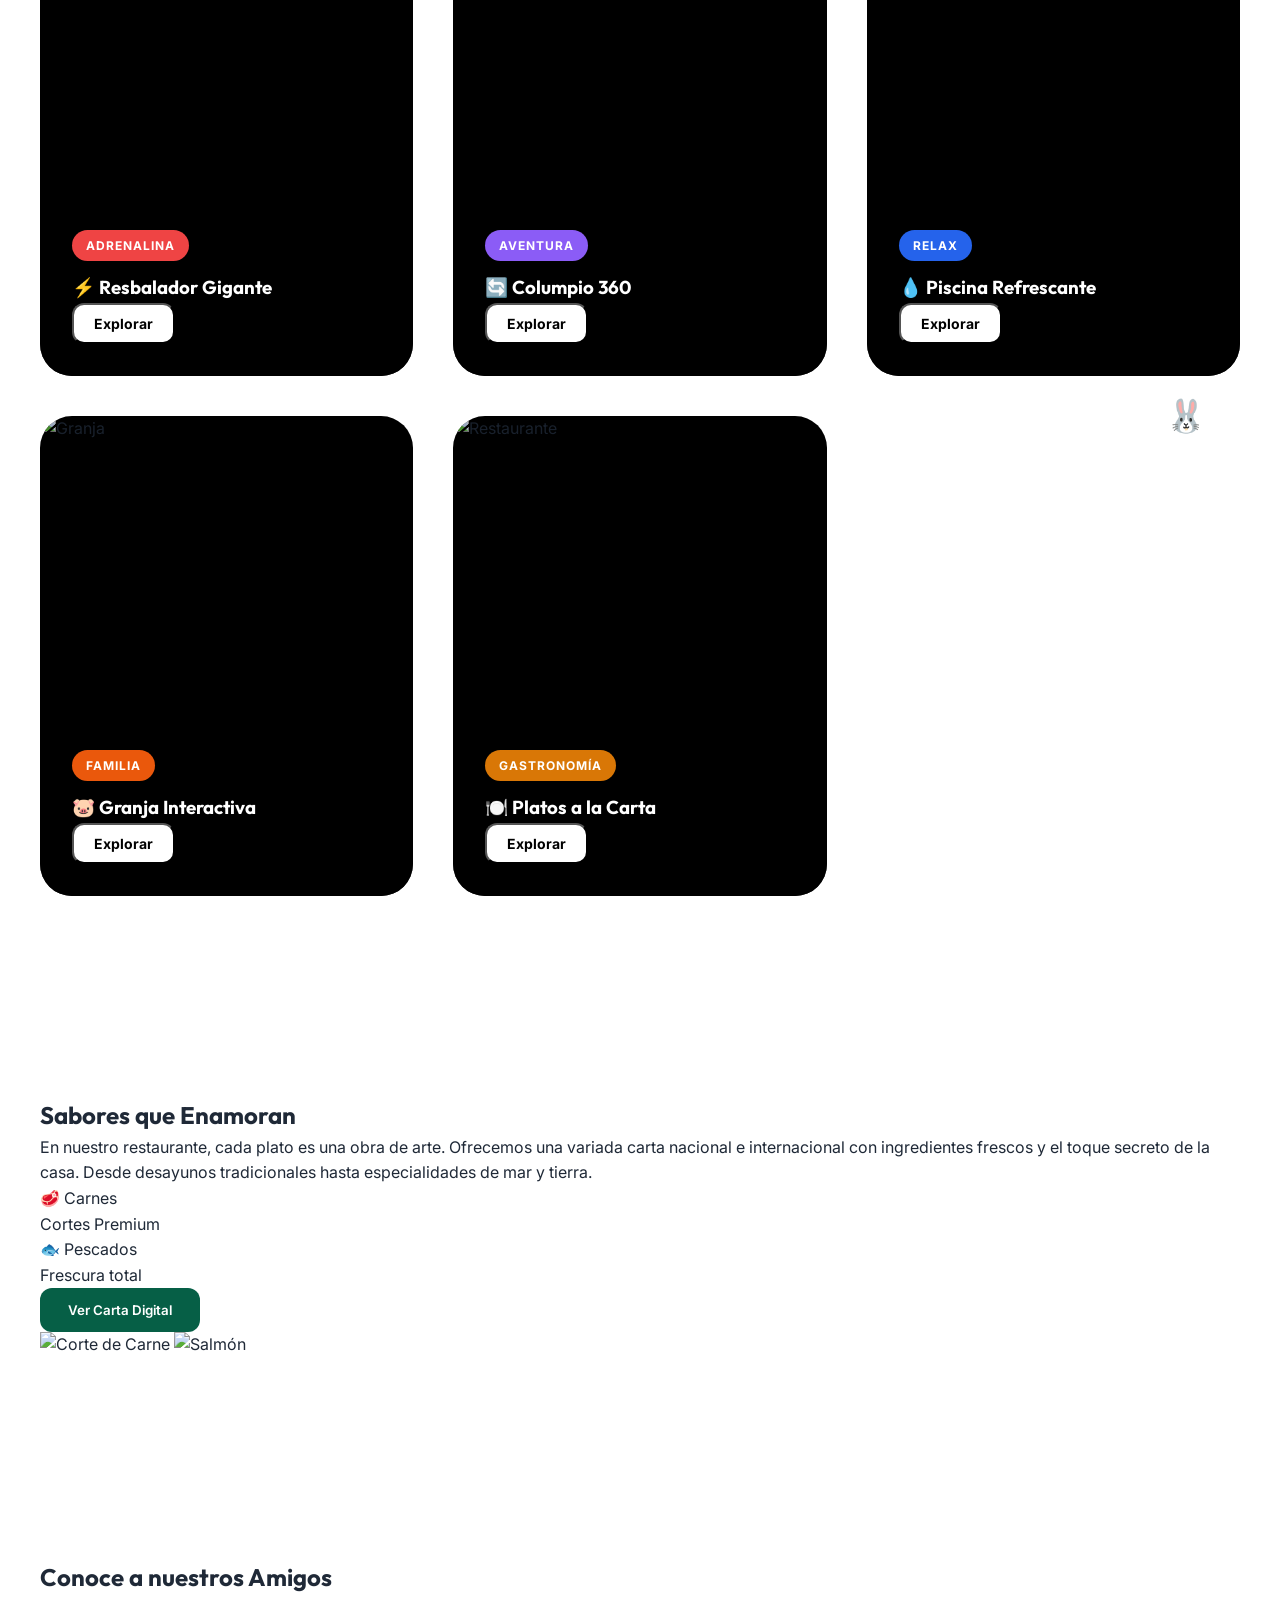
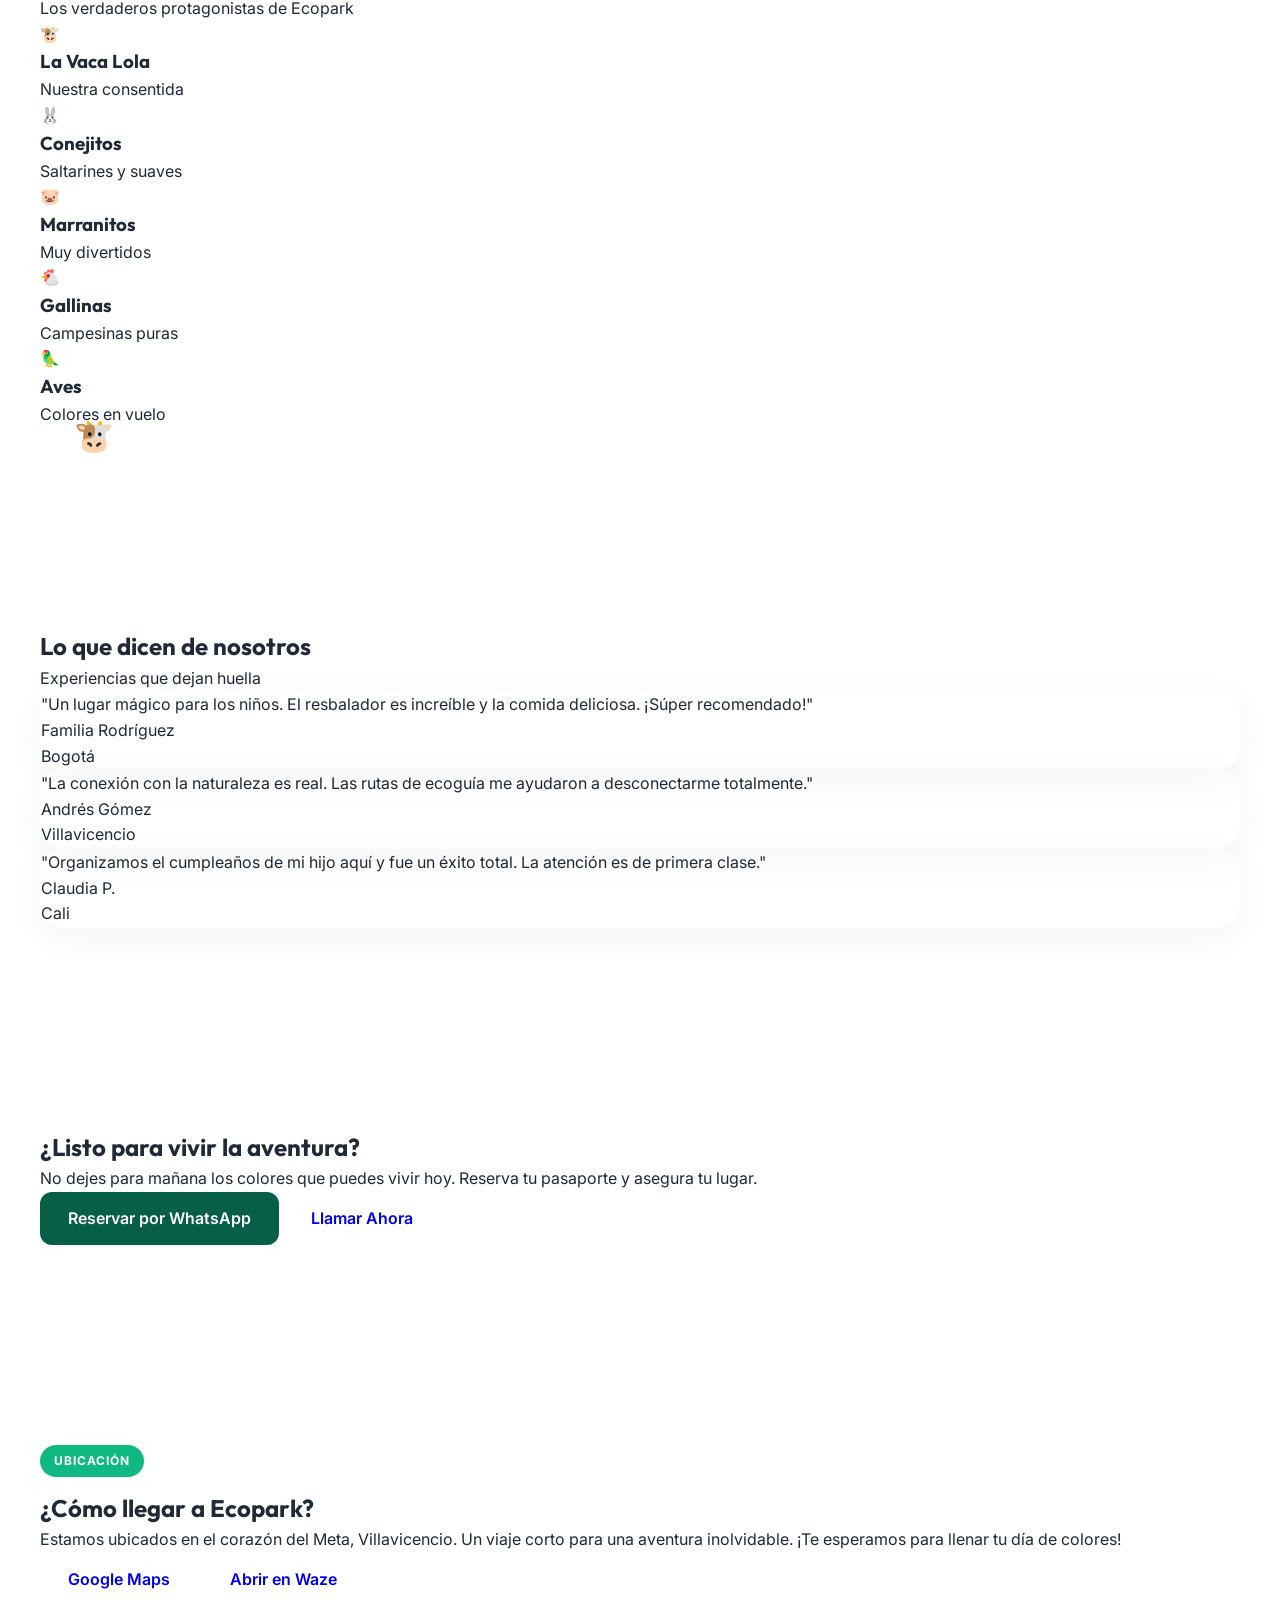
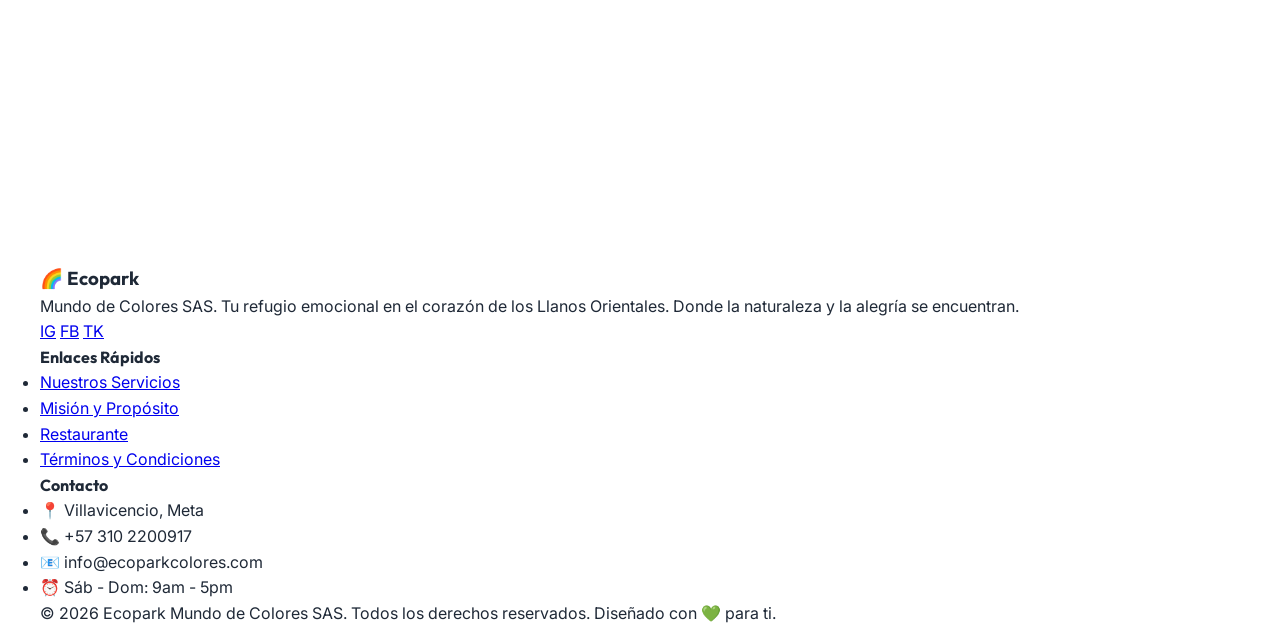
==== commit 65b8dcaa: "Final improvements: Interactive map section and compact mobile layout optimization" ====
--- a/index.html
+++ b/index.html
@@ -483,6 +483,35 @@
         </div>
     </section>
 
+    <!-- UBICACION -->
+    <section id="ubicacion" class="section-padding bg-gray-900 text-white relative overflow-hidden">
+        <div class="container">
+            <div class="grid grid-cols-1 lg:grid-cols-2 gap-16 items-center">
+                <div class="reveal">
+                    <span class="tag tag-green mb-4">Ubicación</span>
+                    <h2 class="text-4xl font-black mb-6">¿Cómo llegar a Ecopark?</h2>
+                    <p class="text-gray-400 mb-8 text-lg">
+                        Estamos ubicados en el corazón del Meta, Villavicencio. Un viaje corto para una aventura inolvidable. ¡Te esperamos para llenar tu día de colores!
+                    </p>
+                    <div class="flex flex-wrap gap-4">
+                        <a href="https://maps.app.goo.gl/YourGoogleMapsLink" target="_blank" class="btn bg-white text-black hover:bg-gray-200 flex items-center gap-2">
+                            <i data-lucide="map-pin"></i> Google Maps
+                        </a>
+                        <a href="https://ul.waze.com/ul?ll=4.1420,-73.6266&navigate=yes" target="_blank" class="btn bg-[#33ccff] text-white hover:bg-[#2bb8e6] flex items-center gap-2 border-none">
+                            <i data-lucide="navigation"></i> Abrir en Waze
+                        </a>
+                    </div>
+                </div>
+                <div class="reveal rounded-3xl overflow-hidden shadow-2xl border-4 border-white/10 h-[400px]" style="transition-delay: 0.2s">
+                    <iframe 
+                        src="https://www.google.com/maps/embed?pb=!1m18!1m12!1m12!1m3!1d127321.432658!2d-73.62!3d4.15!2m3!1f0!2f0!3f0!3m2!1i1024!2i768!4f13.1!3m3!1m2!1s0x8e3e2ddfdfdc!2sVillavicencio%2C%20Meta!5e0!3m2!1ses!2sco!4v1715694200000!5m2!1ses!2sco" 
+                        width="100%" height="100%" style="border:0; filter: grayscale(1) invert(0.9) contrast(1.2);" allowfullscreen="" loading="lazy">
+                    </iframe>
+                </div>
+            </div>
+        </div>
+    </section>
+
     <!-- FOOTER -->
     <footer class="bg-gray-900 text-gray-400 py-16">
         <div class="container px-4">
--- a/styles.css
+++ b/styles.css
@@ -688,12 +688,25 @@
     100% { transform: translate(-50%, -50%) scale(1.5); opacity: 0; }
 }
 
-/* Mobile Adjustments */
+/* Mobile Adjustments (Compact) */
 @media (max-width: 768px) {
+    .section-padding {
+        padding: 60px 0;
+    }
+    .hero-title {
+        font-size: 2.8rem;
+    }
     .whatsapp-window {
         width: calc(100vw - 40px);
         right: -10px;
     }
+    .container {
+        padding-left: 20px;
+        padding-right: 20px;
+    }
+    .grid {
+        gap: 20px;
+    }
 }
 
 /* ========================================
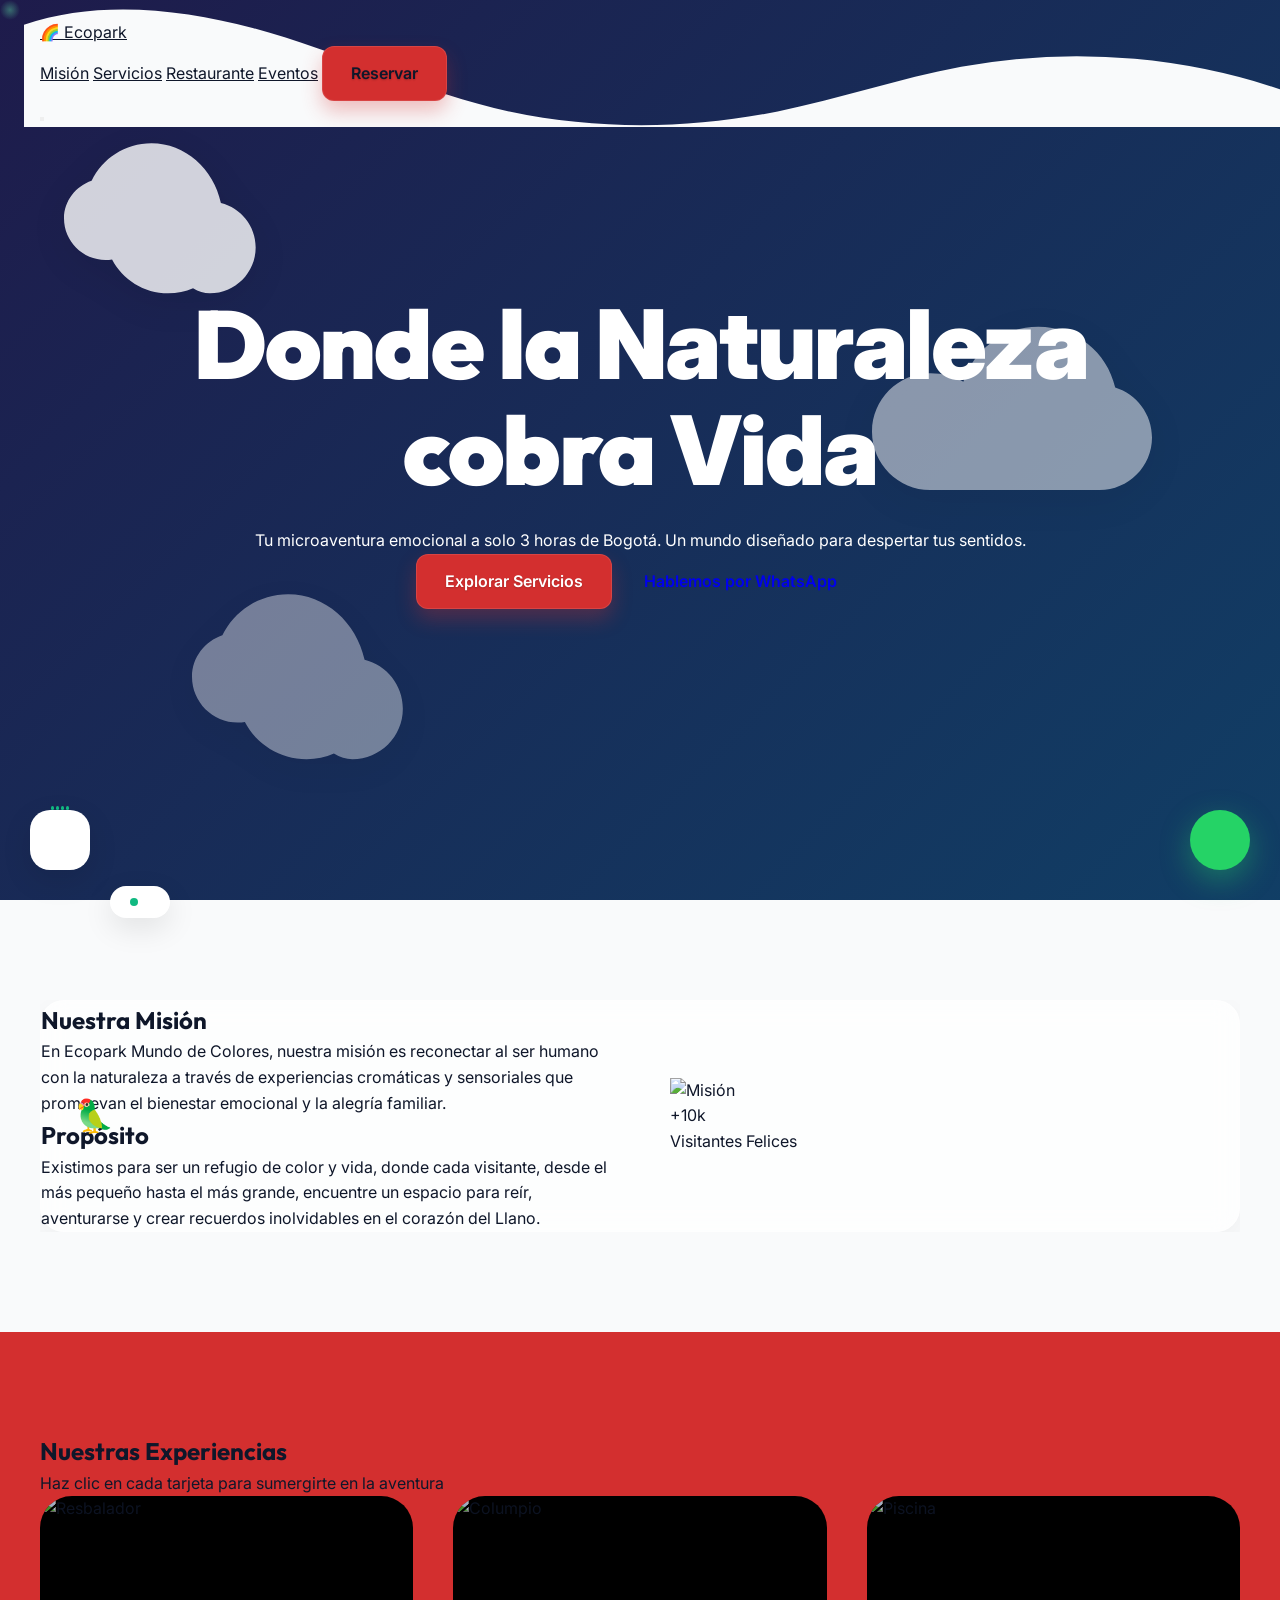
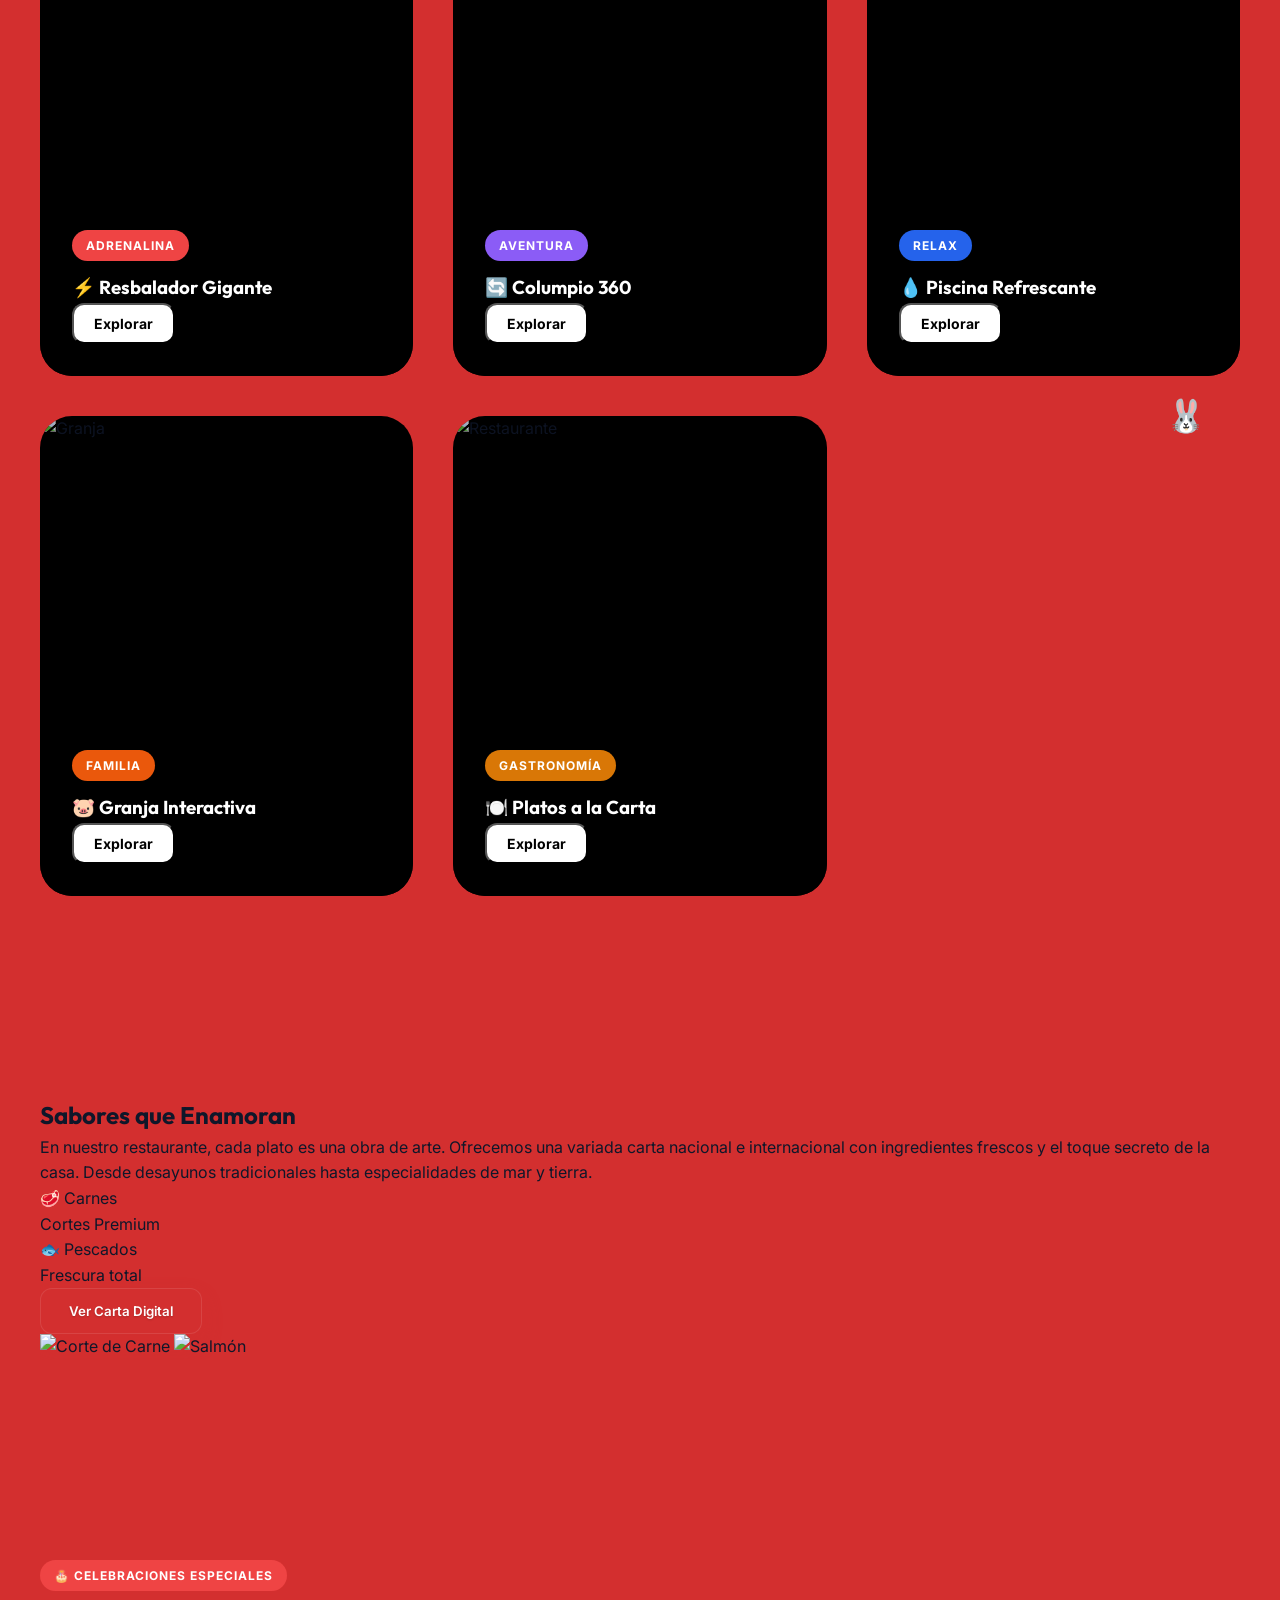
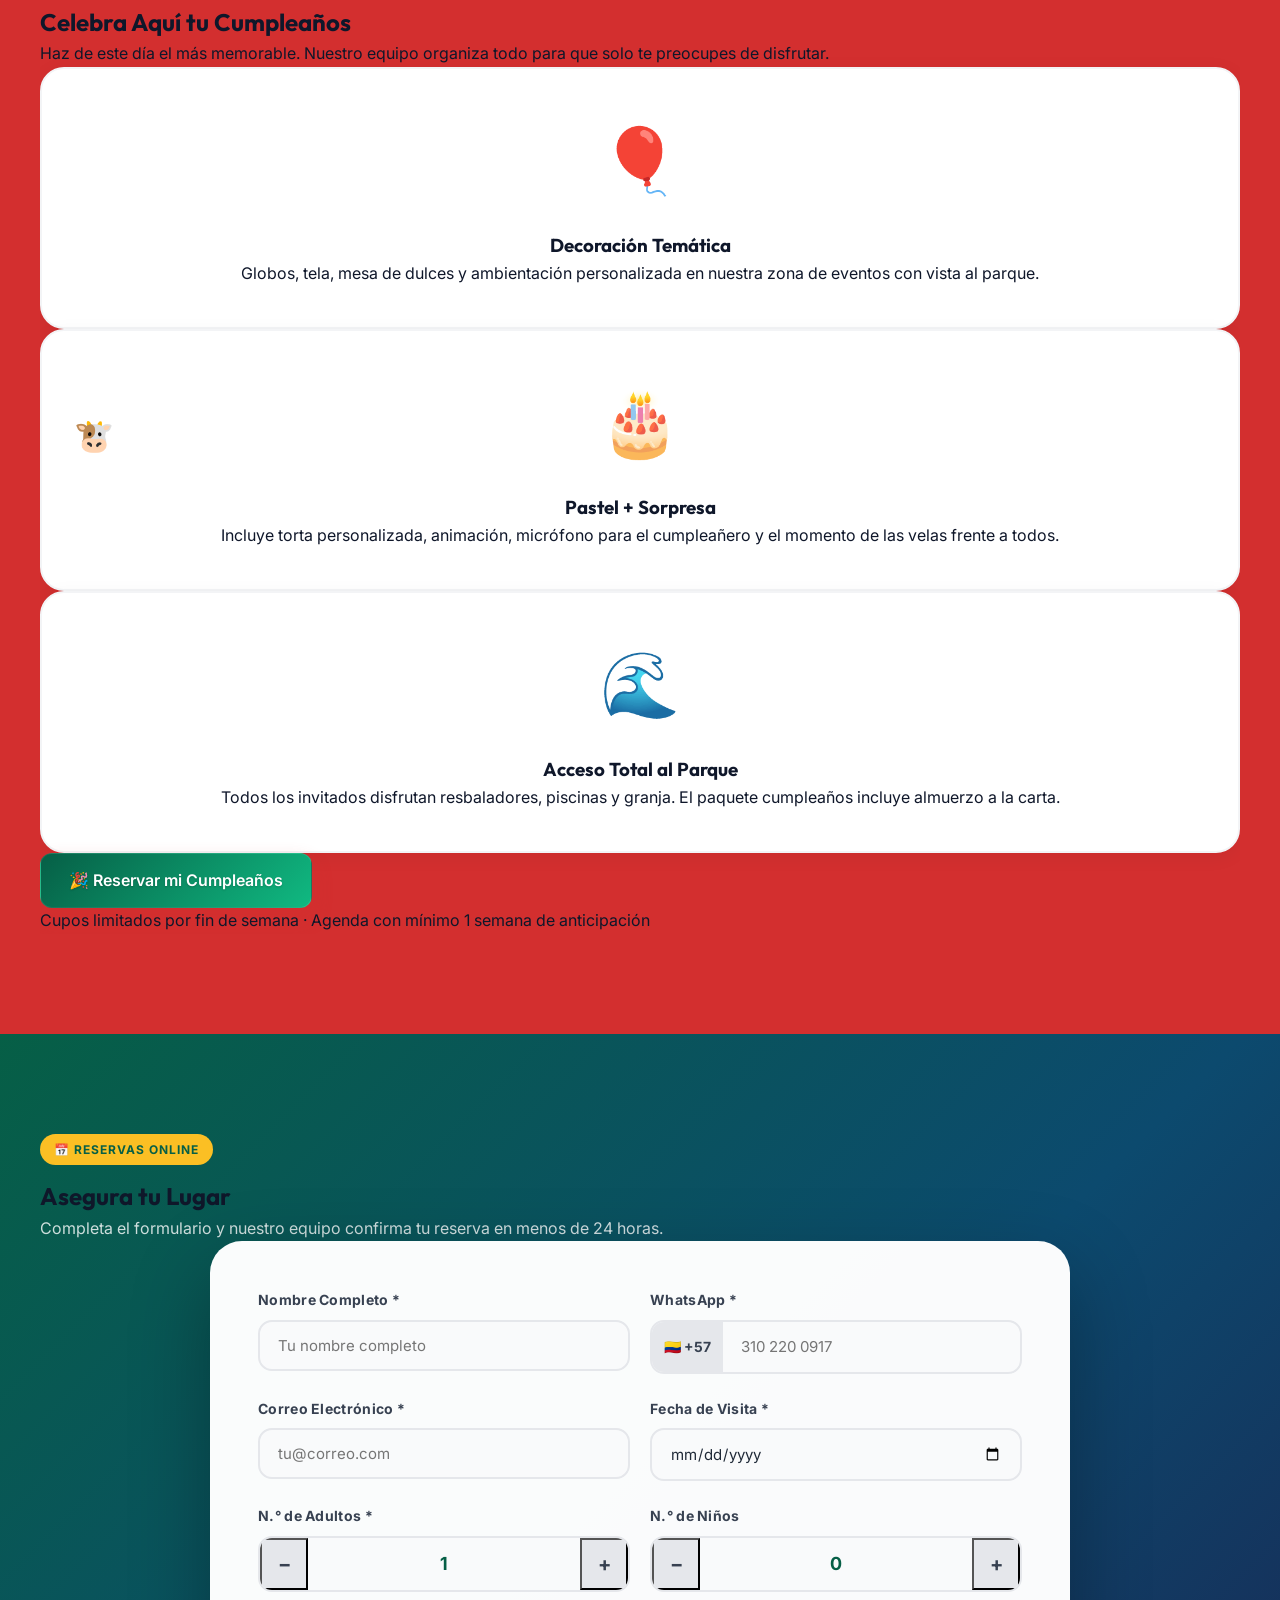
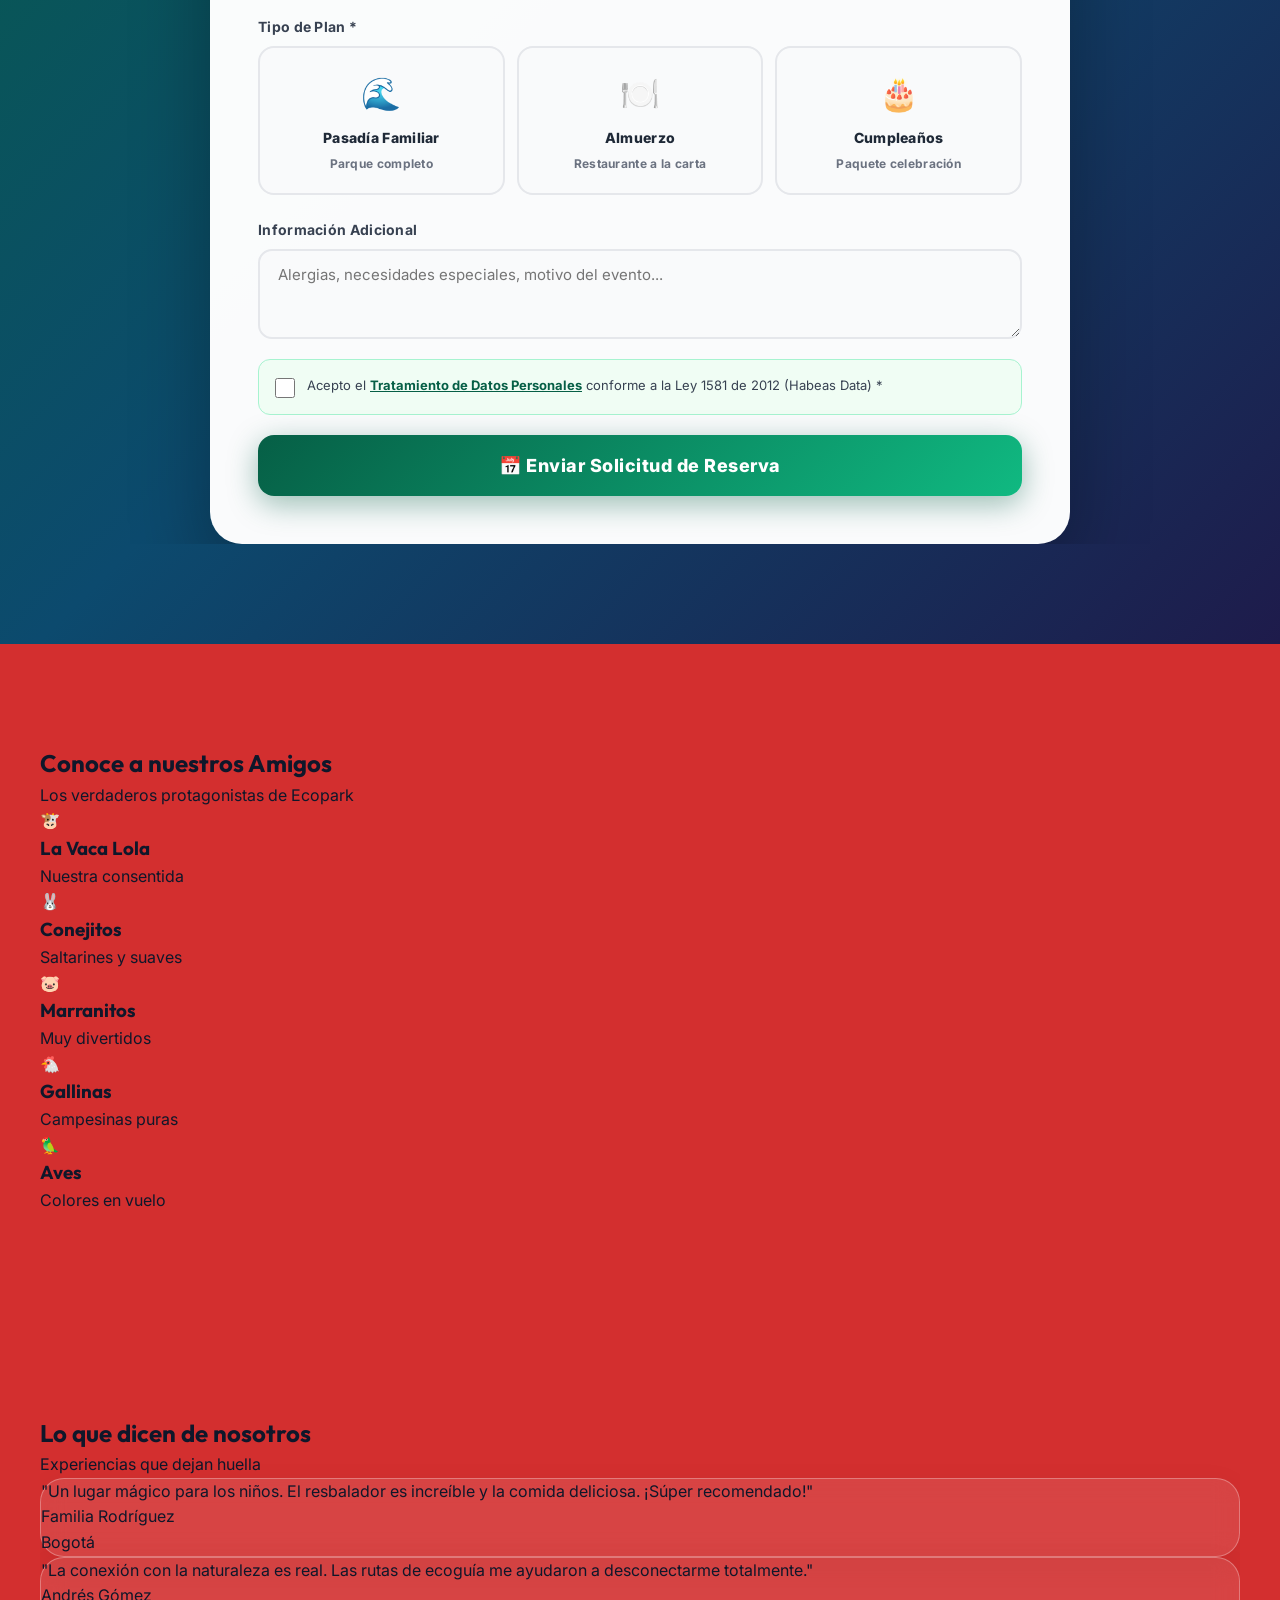
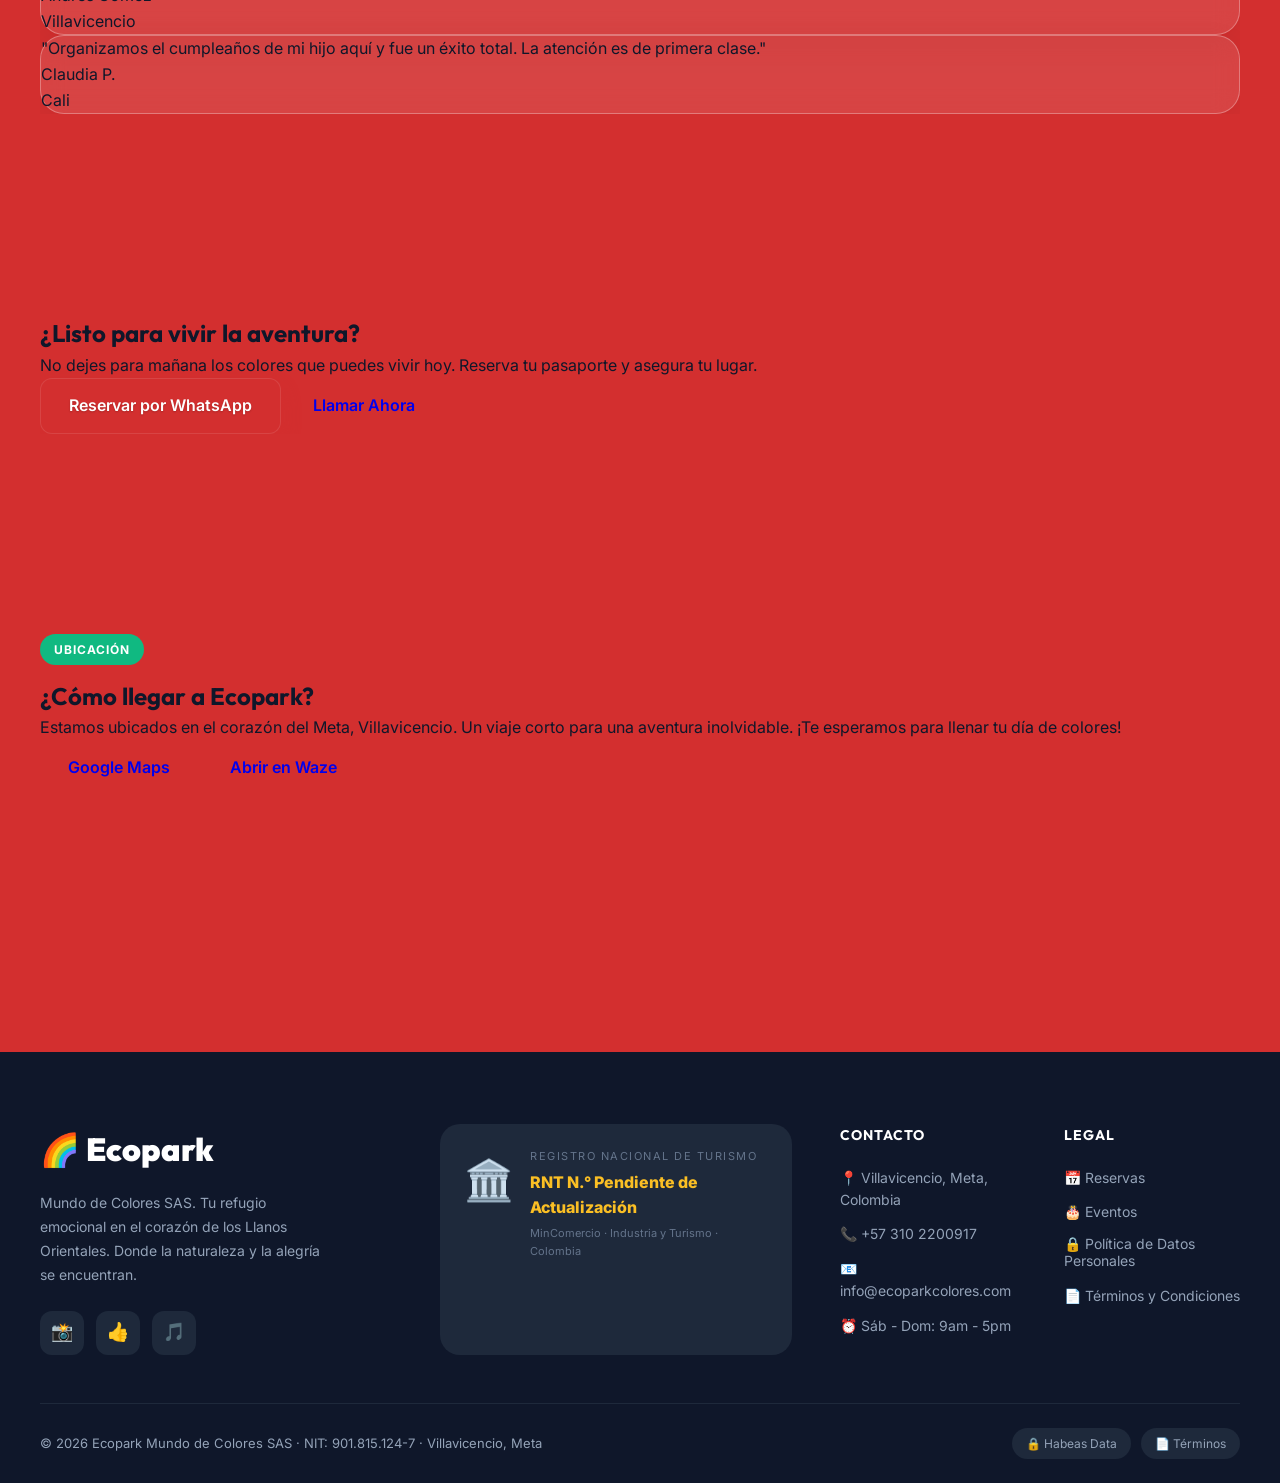
==== commit 497a2e28: "Lanzamiento V1 - Ecopark Mundo de Colores" ====
--- a/index.html
+++ b/index.html
@@ -3,16 +3,74 @@
 <head>
     <meta charset="UTF-8">
     <meta name="viewport" content="width=device-width, initial-scale=1.0">
-    <title>Ecopark Mundo de Colores - Microaventura Emocional</title>
+    <title>Ecopark Mundo de Colores | Pasadía, Restaurante y Eventos en Villavicencio, Meta</title>
+    <meta name="description" content="Ecopark Mundo de Colores SAS — Ecoparque con resbalador extremo, piscinas, granja interactiva y restaurante de carne llanera en Villavicencio, Meta. Reserva tu pasadía familiar o celebra tu cumpleaños.">
+    <meta name="keywords" content="ecopark, parque villavicencio, pasadía meta, restaurante villavicencio, cumpleaños villavicencio, resbalador extremo, piscinas, granja interactiva, carne llanera">
+    <meta name="author" content="Ecopark Mundo de Colores SAS">
+    <meta name="robots" content="index, follow">
+    <link rel="canonical" href="https://ecoparkcolores.com/">
+    <meta name="theme-color" content="#2E7D32">
+
+    <!-- Open Graph -->
+    <meta property="og:type" content="website">
+    <meta property="og:title" content="Ecopark Mundo de Colores — Pasadía y Restaurante en Villavicencio">
+    <meta property="og:description" content="Resbalador extremo, piscinas, granja y la mejor carne llanera. Tu aventura familiar a solo 3 horas de Bogotá.">
+    <meta property="og:url" content="https://ecoparkcolores.com/">
+    <meta property="og:site_name" content="Ecopark Mundo de Colores">
+    <meta property="og:locale" content="es_CO">
+
+    <!-- Twitter Card -->
+    <meta name="twitter:card" content="summary_large_image">
+    <meta name="twitter:title" content="Ecopark Mundo de Colores — Villavicencio, Meta">
+    <meta name="twitter:description" content="Pasadía familiar, cumpleaños y restaurante llanero. ¡Reserva ahora!">
+
+    <!-- Schema JSON-LD -->
+    <script type="application/ld+json">
+    {
+      "@context": "https://schema.org",
+      "@type": "TouristAttraction",
+      "name": "Ecopark Mundo de Colores",
+      "description": "Ecoparque con resbalador extremo, piscinas, granja interactiva y restaurante de carne llanera en Villavicencio, Meta, Colombia.",
+      "url": "https://ecoparkcolores.com",
+      "telephone": "+573102200917",
+      "email": "info@ecoparkcolores.com",
+      "address": {
+        "@type": "PostalAddress",
+        "streetAddress": "Vda. La Argentina, Santa María La Baja",
+        "addressLocality": "Villavicencio",
+        "addressRegion": "Meta",
+        "addressCountry": "CO"
+      },
+      "geo": {
+        "@type": "GeoCoordinates",
+        "latitude": 4.1420,
+        "longitude": -73.6266
+      },
+      "openingHours": "Sa-Su 09:00-17:00",
+      "priceRange": "$$",
+      "sameAs": [
+        "https://instagram.com/ecoparkcolores",
+        "https://facebook.com/ecoparkcolores",
+        "https://tiktok.com/@ecoparkcolores"
+      ],
+      "identifier": {
+        "@type": "PropertyValue",
+        "name": "NIT",
+        "value": "901815124-7"
+      }
+    }
+    </script>
+
     <script src="https://cdn.tailwindcss.com"></script>
     <link rel="stylesheet" href="styles.css">
     <link rel="stylesheet" href="https://cdn.jsdelivr.net/npm/swiper@11/swiper-bundle.min.css" />
     <script src="https://unpkg.com/lucide@latest"></script>
-    <meta name="description" content="Vive una microaventura sensorial a solo 3 horas de Bogotá. Descubre cómo los colores transforman tu estado de ánimo.">
 </head>
 <body class="bg-white">
-    <div class="cursor-aura" id="cursorAura"></div>
-    <div class="cursor-aura" id="cursorAura"></div>
+    <div class="cursor-aura hidden md:block" id="cursorAura"></div>
+
+    <!-- Barra de progreso dinámica -->
+    <div id="scrollProgress" class="fixed top-0 left-0 h-1 z-[1001] transition-all duration-500"></div>
 
     <div class="music-control" id="musicToggle">
         <div class="music-bars">
@@ -21,6 +79,9 @@
         <i data-lucide="music" class="w-6 h-6"></i>
         <audio id="bgMusic" loop>
             <source src="https://www.soundhelix.com/examples/mp3/SoundHelix-Song-1.mp3" type="audio/mpeg">
+        </audio>
+        <audio id="modalSound" preload="auto">
+            <source src="https://assets.mixkit.co/active_storage/sfx/2861/2861-preview.mp3" type="audio/mpeg">
         </audio>
     </div>
 
@@ -33,15 +94,16 @@
     <!-- NAVBAR -->
     <nav class="navbar w-full">
         <div class="container flex justify-between items-center px-4">
-            <a href="#" class="text-2xl font-black text-white logo-text transition-colors duration-300">🌈 Ecopark</a>
+            <a href="#" class="text-2xl font-black text-white logo-text transition-colors duration-300" aria-label="Ecopark Inicio">🌈 Ecopark</a>
             <div class="hidden md:flex gap-8 items-center text-white nav-links">
                 <a href="#mision" class="hover:text-yellow-400 transition-colors">Misión</a>
                 <a href="#servicios" class="hover:text-yellow-400 transition-colors">Servicios</a>
                 <a href="#gastronomia" class="hover:text-yellow-400 transition-colors">Restaurante</a>
-                <a href="#contacto" class="btn btn-primary px-6 py-2">Reservar</a>
-            </div>
-            <button class="md:hidden text-white">
-                <svg class="w-8 h-8" fill="none" stroke="currentColor" viewBox="0 0 24 24"><path stroke-linecap="round" stroke-linejoin="round" stroke-width="2" d="M4 6h16M4 12h16m-7 6h7"></path></svg>
+                <a href="#eventos" class="hover:text-yellow-400 transition-colors">Eventos</a>
+                <a href="#reservar" class="btn btn-primary px-6 py-2">Reservar</a>
+            </div>
+            <button class="md:hidden text-white p-2 focus:outline-none" aria-label="Abrir menú de navegación">
+                <i data-lucide="menu" class="w-8 h-8"></i>
             </button>
         </div>
     </nav>
@@ -49,9 +111,18 @@
     <!-- HERO SECTION -->
     <section class="hero relative">
         <div class="hero-clouds">
-            <div class="cloud cloud-1"></div>
-            <div class="cloud cloud-2"></div>
-            <div class="cloud cloud-3"></div>
+            <!-- Nube 1 -->
+            <svg class="cloud cloud-1" viewBox="0 0 24 24" fill="white" xmlns="http://www.w3.org/2000/svg">
+                <path d="M17.5,19c3.037,0,5.5-2.463,5.5-5.5c0-2.584-1.782-4.752-4.172-5.337C17.947,4.07,14.54,1,10.5,1 C7.33,1,4.604,2.83,3.313,5.495C1.439,6.13,0,7.9,0,10c0,2.761,2.239,5,5,5c0.264,0,0.52-0.02,0.768-0.061 C7.025,17.348,9.575,19,12.5,19c1.071,0,2.074-0.221,2.984-0.613C16.14,18.784,16.801,19,17.5,19z"/>
+            </svg>
+            <!-- Nube 2 -->
+            <svg class="cloud cloud-2" viewBox="0 0 24 24" fill="white" xmlns="http://www.w3.org/2000/svg">
+                <path d="M19.5,15c2.485,0,4.5-2.015,4.5-4.5c0-2.016-1.328-3.72-3.155-4.29C20.147,3.136,17.447,1,14.25,1 c-2.99,0-5.548,1.996-6.418,4.729C7.031,5.253,6.046,5,5,5C2.239,5,0,7.239,0,10c0,2.761,2.239,5,5,5h14.5z"/>
+            </svg>
+            <!-- Nube 3 -->
+            <svg class="cloud cloud-3" viewBox="0 0 24 24" fill="white" xmlns="http://www.w3.org/2000/svg">
+                <path d="M17.5,19c3.037,0,5.5-2.463,5.5-5.5c0-2.584-1.782-4.752-4.172-5.337C17.947,4.07,14.54,1,10.5,1 C7.33,1,4.604,2.83,3.313,5.495C1.439,6.13,0,7.9,0,10c0,2.761,2.239,5,5,5c0.264,0,0.52-0.02,0.768-0.061 C7.025,17.348,9.575,19,12.5,19c1.071,0,2.074-0.221,2.984-0.613C16.14,18.784,16.801,19,17.5,19z"/>
+            </svg>
         </div>
         <div class="hero-content px-4">
             <h1 class="hero-title reveal">Donde la <span class="text-green-400">Naturaleza</span> cobra <span class="text-yellow-400">Vida</span></h1>
@@ -60,16 +131,16 @@
             </p>
             <div class="flex flex-col sm:flex-row gap-4 justify-center reveal" style="transition-delay: 0.4s">
                 <a href="#servicios" class="btn btn-primary px-10 py-4 text-lg">Explorar Servicios</a>
-                <a href="https://wa.me/573102200917" class="btn border-2 border-white text-white hover:bg-white hover:text-green-900 px-10 py-4 text-lg">Hablemos por WhatsApp</a>
+                <a href="https://wa.me/573102200917" class="btn border-2 border-white text-white hover:bg-white hover:text-green-900 px-10 py-4 text-lg transition-all duration-300" rel="noopener noreferrer">Hablemos por WhatsApp</a>
             </div>
         </div>
         <div class="absolute bottom-10 left-1/2 transform -translate-x-1/2 animate-bounce text-white opacity-50">
-            <svg class="w-8 h-8" fill="none" stroke="currentColor" viewBox="0 0 24 24"><path stroke-linecap="round" stroke-linejoin="round" stroke-width="2" d="M19 14l-7 7m0 0l-7-7m7 7V3"></path></svg>
+            <i data-lucide="chevron-down"></i>
         </div>
     </section>
 
     <!-- MISSION & PURPOSE -->
-    <section id="mision" class="section-padding mission-section">
+    <section id="mision" class="section-padding mission-section reveal" data-section-color="#2E7D32">
         <div class="container">
             <div class="mission-card glass-card p-12 reveal">
                 <div>
@@ -107,9 +178,9 @@
                 <p class="text-xl text-gray-500">Haz clic en cada tarjeta para sumergirte en la aventura</p>
             </div>
 
-            <div class="services-grid">
+            <div class="services-grid px-2">
                 <!-- Resbalador -->
-                <div class="service-card-3d reveal" style="transition-delay: 0.1s"
+                <div class="service-card-3d reveal" style="transition-delay: 0.1s" data-section-color="#D32F2F"
                      data-title="Resbalador de Colores" 
                      data-color="#ef4444"
                      data-icon="zap"
@@ -228,7 +299,7 @@
 
     <!-- MODAL DETALLE -->
     <div id="serviceModal" class="modal">
-        <div class="modal-overlay"></div>
+        <div class="modal-overlay" onclick="closeModal()"></div>
         <div class="modal-container glass-card">
             <button class="modal-close"><i data-lucide="x"></i></button>
             <div class="modal-body">
@@ -318,6 +389,153 @@
         </div>
     </section>
 
+    <!-- EVENTOS Y CUMPLEAÑOS -->
+    <section id="eventos" class="section-padding bg-white relative overflow-hidden">
+        <div class="container">
+            <div class="text-center mb-16 reveal">
+                <span class="tag tag-red mb-4">🎂 Celebraciones Especiales</span>
+                <h2 class="text-5xl font-black text-green-900 mb-4">Celebra Aquí tu Cumpleaños</h2>
+                <p class="text-xl text-gray-500 max-w-2xl mx-auto">Haz de este día el más memorable. Nuestro equipo organiza todo para que solo te preocupes de disfrutar.</p>
+            </div>
+            <div class="grid grid-cols-1 lg:grid-cols-3 gap-8">
+                <div class="evento-card reveal" style="transition-delay:0.1s">
+                    <div class="evento-icon">🎈</div>
+                    <h3 class="text-2xl font-black text-green-900 mb-3">Decoración Temática</h3>
+                    <p class="text-gray-600">Globos, tela, mesa de dulces y ambientación personalizada en nuestra zona de eventos con vista al parque.</p>
+                </div>
+                <div class="evento-card reveal" style="transition-delay:0.2s">
+                    <div class="evento-icon">🎂</div>
+                    <h3 class="text-2xl font-black text-green-900 mb-3">Pastel + Sorpresa</h3>
+                    <p class="text-gray-600">Incluye torta personalizada, animación, micrófono para el cumpleañero y el momento de las velas frente a todos.</p>
+                </div>
+                <div class="evento-card reveal" style="transition-delay:0.3s">
+                    <div class="evento-icon">🌊</div>
+                    <h3 class="text-2xl font-black text-green-900 mb-3">Acceso Total al Parque</h3>
+                    <p class="text-gray-600">Todos los invitados disfrutan resbaladores, piscinas y granja. El paquete cumpleaños incluye almuerzo a la carta.</p>
+                </div>
+            </div>
+            <div class="text-center mt-16 reveal">
+                <a href="#reservar" class="btn btn-primary text-xl px-12 py-5 shadow-2xl" style="background: linear-gradient(135deg, #065f46, #10b981)">
+                    🎉 Reservar mi Cumpleaños
+                </a>
+                <p class="text-sm text-gray-400 mt-4">Cupos limitados por fin de semana · Agenda con mínimo 1 semana de anticipación</p>
+            </div>
+        </div>
+    </section>
+
+    <!-- FORMULARIO DE RESERVAS -->
+    <section id="reservar" class="section-padding reserva-section">
+        <div class="container">
+            <div class="text-center mb-16 reveal">
+                <span class="tag" style="background:#fbbf24;color:#065f46">📅 Reservas Online</span>
+                <h2 class="text-5xl font-black text-white mb-4">Asegura tu Lugar</h2>
+                <p class="text-xl" style="color:rgba(255,255,255,0.8)">Completa el formulario y nuestro equipo confirma tu reserva en menos de 24 horas.</p>
+            </div>
+            <div class="reserva-wrapper reveal">
+                <!-- Form -->
+                <form id="reservaForm" class="reserva-form" novalidate>
+                    <div class="form-row">
+                        <div class="form-group">
+                            <label for="res_nombre">Nombre Completo *</label>
+                            <input type="text" id="res_nombre" name="nombre" placeholder="Tu nombre completo" required>
+                        </div>
+                        <div class="form-group">
+                            <label for="res_whatsapp">WhatsApp *</label>
+                            <div class="phone-input">
+                                <span class="country-code">🇨🇴 +57</span>
+                                <input type="tel" id="res_whatsapp" name="whatsapp" placeholder="310 220 0917" required maxlength="10">
+                            </div>
+                        </div>
+                    </div>
+                    <div class="form-row">
+                        <div class="form-group">
+                            <label for="res_correo">Correo Electrónico *</label>
+                            <input type="email" id="res_correo" name="correo" placeholder="tu@correo.com" required>
+                        </div>
+                        <div class="form-group">
+                            <label for="res_fecha">Fecha de Visita *</label>
+                            <input type="date" id="res_fecha" name="fecha" required>
+                        </div>
+                    </div>
+                    <div class="form-row">
+                        <div class="form-group">
+                            <label for="res_adultos">N.° de Adultos *</label>
+                            <div class="counter-input">
+                                <button type="button" class="counter-btn" data-target="res_adultos" data-action="-">−</button>
+                                <input type="number" id="res_adultos" name="adultos" value="1" min="1" max="50" readonly>
+                                <button type="button" class="counter-btn" data-target="res_adultos" data-action="+">+</button>
+                            </div>
+                        </div>
+                        <div class="form-group">
+                            <label for="res_ninos">N.° de Niños</label>
+                            <div class="counter-input">
+                                <button type="button" class="counter-btn" data-target="res_ninos" data-action="-">−</button>
+                                <input type="number" id="res_ninos" name="ninos" value="0" min="0" max="50" readonly>
+                                <button type="button" class="counter-btn" data-target="res_ninos" data-action="+">+</button>
+                            </div>
+                        </div>
+                    </div>
+                    <div class="form-group">
+                        <label>Tipo de Plan *</label>
+                        <div class="plan-selector" id="planSelector">
+                            <label class="plan-option">
+                                <input type="radio" name="plan" value="Pasadía Familiar" required>
+                                <span class="plan-card">
+                                    <span class="plan-icon">🌊</span>
+                                    <span class="plan-name">Pasadía Familiar</span>
+                                    <span class="plan-desc">Parque completo</span>
+                                </span>
+                            </label>
+                            <label class="plan-option">
+                                <input type="radio" name="plan" value="Almuerzo a la Carta">
+                                <span class="plan-card">
+                                    <span class="plan-icon">🍽️</span>
+                                    <span class="plan-name">Almuerzo</span>
+                                    <span class="plan-desc">Restaurante a la carta</span>
+                                </span>
+                            </label>
+                            <label class="plan-option">
+                                <input type="radio" name="plan" value="Celebración de Cumpleaños">
+                                <span class="plan-card">
+                                    <span class="plan-icon">🎂</span>
+                                    <span class="plan-name">Cumpleaños</span>
+                                    <span class="plan-desc">Paquete celebración</span>
+                                </span>
+                            </label>
+                        </div>
+                    </div>
+                    <div class="form-group">
+                        <label for="res_notas">Información Adicional</label>
+                        <textarea id="res_notas" name="notas" rows="3" placeholder="Alergias, necesidades especiales, motivo del evento..."></textarea>
+                    </div>
+                    <div class="form-check">
+                        <input type="checkbox" id="res_habeas" name="habeas" required>
+                        <label for="res_habeas">
+                            Acepto el <button type="button" class="link-legal" onclick="abrirModalLegal('habeas')">Tratamiento de Datos Personales</button> conforme a la Ley 1581 de 2012 (Habeas Data) *
+                        </label>
+                    </div>
+                    <button type="submit" class="btn-reserva" id="btnReservar">
+                        <span id="btnReservarText">📅 Enviar Solicitud de Reserva</span>
+                    </button>
+                </form>
+
+                <!-- Confirmación -->
+                <div id="reservaConfirmacion" class="reserva-confirmacion" style="display:none">
+                    <div class="confirm-icon">✅</div>
+                    <h3>¡Solicitud Enviada!</h3>
+                    <p id="confirmMsg">Tu solicitud llegó a Ecopark por WhatsApp. Pronto te confirmaremos la disponibilidad. ¡Te esperamos! 🌈</p>
+                    <div class="confirm-detalles" id="confirmDetalles"></div>
+                    <a id="confirmWA" href="#" target="_blank" class="btn btn-whatsapp mt-6">
+                        💬 Escribir también por WhatsApp
+                    </a>
+                    <button onclick="document.getElementById('reservaConfirmacion').style.display='none'; document.getElementById('reservaForm').style.display='block'" class="btn btn-outline-green mt-4">
+                        Hacer otra reserva
+                    </button>
+                </div>
+            </div>
+        </div>
+    </section>
+
     <!-- MODAL MENU DIGITAL -->
     <div id="menuModal" class="modal">
         <div class="modal-overlay"></div>
@@ -494,61 +712,138 @@
                         Estamos ubicados en el corazón del Meta, Villavicencio. Un viaje corto para una aventura inolvidable. ¡Te esperamos para llenar tu día de colores!
                     </p>
                     <div class="flex flex-wrap gap-4">
-                        <a href="https://maps.app.goo.gl/YourGoogleMapsLink" target="_blank" class="btn bg-white text-black hover:bg-gray-200 flex items-center gap-2">
+                        <a href="https://maps.app.goo.gl/Ks4tDmW3pYqKLKVV7" target="_blank" rel="noopener noreferrer" class="btn bg-white text-black hover:bg-gray-200 flex items-center gap-2">
                             <i data-lucide="map-pin"></i> Google Maps
                         </a>
-                        <a href="https://ul.waze.com/ul?ll=4.1420,-73.6266&navigate=yes" target="_blank" class="btn bg-[#33ccff] text-white hover:bg-[#2bb8e6] flex items-center gap-2 border-none">
+                        <a href="https://ul.waze.com/ul?ll=4.1420,-73.6266&navigate=yes" target="_blank" rel="noopener noreferrer" class="btn bg-[#33ccff] text-white hover:bg-[#2bb8e6] flex items-center gap-2 border-none">
                             <i data-lucide="navigation"></i> Abrir en Waze
                         </a>
                     </div>
                 </div>
-                <div class="reveal rounded-3xl overflow-hidden shadow-2xl border-4 border-white/10 h-[400px]" style="transition-delay: 0.2s">
-                    <iframe 
-                        src="https://www.google.com/maps/embed?pb=!1m18!1m12!1m12!1m3!1d127321.432658!2d-73.62!3d4.15!2m3!1f0!2f0!3f0!3m2!1i1024!2i768!4f13.1!3m3!1m2!1s0x8e3e2ddfdfdc!2sVillavicencio%2C%20Meta!5e0!3m2!1ses!2sco!4v1715694200000!5m2!1ses!2sco" 
-                        width="100%" height="100%" style="border:0; filter: grayscale(1) invert(0.9) contrast(1.2);" allowfullscreen="" loading="lazy">
+                <div class="reveal rounded-3xl overflow-hidden shadow-2xl border-4 border-white/10 h-[300px] md:h-[400px] relative bg-gray-800" style="transition-delay: 0.2s">
+                    <!-- Placeholder de carga -->
+                    <div class="absolute inset-0 flex items-center justify-center map-loader">
+                        <div class="animate-spin rounded-full h-12 w-12 border-b-2 border-white"></div>
+                    </div>
+                    <iframe id="googleMapIframe"
+                        data-src="https://maps.google.com/maps?q=santa+maria+la+baja,+Vda.+La+Argentina,+Villavicencio,+Meta,+Colombia&output=embed&hl=es" 
+                        width="100%" height="100%" style="border:0; opacity: 0; transition: opacity 0.5s ease;" allowfullscreen="">
                     </iframe>
                 </div>
             </div>
         </div>
     </section>
 
-    <!-- FOOTER -->
-    <footer class="bg-gray-900 text-gray-400 py-16">
+    <!-- FOOTER INSTITUCIONAL -->
+    <footer class="footer-institucional">
         <div class="container px-4">
-            <div class="grid grid-cols-1 md:grid-cols-4 gap-12 mb-12">
-                <div class="col-span-1 md:col-span-2">
-                    <h3 class="text-3xl font-black text-white mb-6">🌈 Ecopark</h3>
-                    <p class="mb-6 max-w-sm">Mundo de Colores SAS. Tu refugio emocional en el corazón de los Llanos Orientales. Donde la naturaleza y la alegría se encuentran.</p>
-                    <div class="flex gap-4">
-                        <a href="#" class="w-10 h-10 bg-gray-800 rounded-lg flex items-center justify-center hover:bg-green-600 transition-colors">IG</a>
-                        <a href="#" class="w-10 h-10 bg-gray-800 rounded-lg flex items-center justify-center hover:bg-green-600 transition-colors">FB</a>
-                        <a href="#" class="w-10 h-10 bg-gray-800 rounded-lg flex items-center justify-center hover:bg-green-600 transition-colors">TK</a>
-                    </div>
-                </div>
+            <div class="footer-grid">
+                <!-- Marca -->
+                <div class="footer-brand">
+                    <h3 class="footer-logo">🌈 Ecopark</h3>
+                    <p id="footer_descripcion" class="footer-desc">Mundo de Colores SAS. Tu refugio emocional en el corazón de los Llanos Orientales. Donde la naturaleza y la alegría se encuentran.</p>
+                    <div class="social-links">
+                        <a href="https://instagram.com/ecoparkcolores" target="_blank" class="social-btn" aria-label="Instagram">📸</a>
+                        <a href="https://facebook.com/ecoparkcolores" target="_blank" class="social-btn" aria-label="Facebook">👍</a>
+                        <a href="https://tiktok.com/@ecoparkcolores" target="_blank" class="social-btn" aria-label="TikTok">🎵</a>
+                    </div>
+                </div>
+
+                <!-- RNT -->
+                <div class="footer-rnt">
+                    <div class="rnt-badge">
+                        <div class="rnt-logo">🏛️</div>
+                        <div>
+                            <p class="rnt-label">Registro Nacional de Turismo</p>
+                            <p class="rnt-numero" id="footer_rnt">RNT N.° Pendiente de Actualización</p>
+                            <p class="rnt-entidad">MinComercio · Industria y Turismo · Colombia</p>
+                        </div>
+                    </div>
+                </div>
+
+                <!-- Contacto -->
                 <div>
-                    <h4 class="text-white font-bold mb-6">Enlaces Rápidos</h4>
-                    <ul class="space-y-4">
-                        <li><a href="#servicios" class="hover:text-white transition">Nuestros Servicios</a></li>
-                        <li><a href="#mision" class="hover:text-white transition">Misión y Propósito</a></li>
-                        <li><a href="#gastronomia" class="hover:text-white transition">Restaurante</a></li>
-                        <li><a href="#" class="hover:text-white transition">Términos y Condiciones</a></li>
+                    <h4 class="footer-title">Contacto</h4>
+                    <ul class="footer-list">
+                        <li>📍 <span id="footer_direccion">Villavicencio, Meta, Colombia</span></li>
+                        <li>📞 <a id="footer_telefono" href="tel:+573102200917">+57 310 2200917</a></li>
+                        <li>📧 <a id="footer_email" href="mailto:info@ecoparkcolores.com">info@ecoparkcolores.com</a></li>
+                        <li>⏰ <span id="footer_horario">Sáb - Dom: 9am - 5pm</span></li>
                     </ul>
                 </div>
+
+                <!-- Legal -->
                 <div>
-                    <h4 class="text-white font-bold mb-6">Contacto</h4>
-                    <ul class="space-y-4">
-                        <li>📍 Villavicencio, Meta</li>
-                        <li>📞 +57 310 2200917</li>
-                        <li>📧 info@ecoparkcolores.com</li>
-                        <li>⏰ Sáb - Dom: 9am - 5pm</li>
+                    <h4 class="footer-title">Legal</h4>
+                    <ul class="footer-list">
+                        <li><a href="#reservar" class="footer-link">📅 Reservas</a></li>
+                        <li><a href="#eventos" class="footer-link">🎂 Eventos</a></li>
+                        <li><button class="footer-link-btn" onclick="abrirModalLegal('habeas')">🔒 Política de Datos Personales</button></li>
+                        <li><button class="footer-link-btn" onclick="abrirModalLegal('terminos')">📄 Términos y Condiciones</button></li>
                     </ul>
                 </div>
             </div>
-            <div class="border-t border-gray-800 pt-8 text-center text-sm">
-                <p>&copy; 2026 Ecopark Mundo de Colores SAS. Todos los derechos reservados. Diseñado con 💚 para ti.</p>
+
+            <!-- Bottom Bar -->
+            <div class="footer-bottom">
+                <p>&copy; 2026 Ecopark Mundo de Colores SAS &middot; NIT: 901.815.124-7 &middot; Villavicencio, Meta</p>
+                <div class="footer-badges">
+                    <span class="badge-legal" onclick="abrirModalLegal('habeas')">🔒 Habeas Data</span>
+                    <span class="badge-legal" onclick="abrirModalLegal('terminos')">📄 Términos</span>
+                </div>
             </div>
         </div>
     </footer>
+
+    <!-- MODAL HABEAS DATA -->
+    <div id="modalHabeas" class="modal">
+        <div class="modal-overlay" onclick="cerrarModalLegal('habeas')"></div>
+        <div class="modal-container modal-legal">
+            <button class="modal-close" onclick="cerrarModalLegal('habeas')"><i data-lucide="x"></i></button>
+            <h2>🔒 Política de Tratamiento de Datos Personales</h2>
+            <div id="habeas_contenido" class="legal-body">
+                <p><strong>ECOPARK MUNDO DE COLORES SAS</strong>, identificada con NIT 901.815.124-7, con domicilio en Villavicencio, Meta, Colombia, en cumplimiento de la Ley Estatutaria 1581 de 2012 y su Decreto Reglamentario 1377 de 2013, informa su política de tratamiento de datos personales:</p>
+                <h4>1. Responsable del Tratamiento</h4>
+                <p>ECOPARK MUNDO DE COLORES SAS. Contacto: info@ecoparkcolores.com · +57 310 2200917.</p>
+                <h4>2. Finalidad del Tratamiento</h4>
+                <p>Los datos recolectados a través del formulario de reservas serán utilizados para: (a) Gestión y confirmación de reservas; (b) Envío de información sobre servicios y promociones; (c) Mejora de la experiencia del usuario; (d) Cumplimiento de obligaciones legales.</p>
+                <h4>3. Datos Recolectados</h4>
+                <p>Nombre, número de WhatsApp, correo electrónico, fecha de visita y número de visitantes.</p>
+                <h4>4. Derechos del Titular</h4>
+                <p>El titular de los datos tiene derecho a conocer, actualizar, rectificar y suprimir sus datos. Para ejercer estos derechos, escriba a info@ecoparkcolores.com.</p>
+                <h4>5. Seguridad</h4>
+                <p>Ecopark adopta medidas técnicas y administrativas para proteger la información personal contra acceso no autorizado, pérdida o alteración.</p>
+                <h4>6. Vigencia</h4>
+                <p>Esta política rige a partir del 1 de enero de 2025 y permanece vigente hasta nueva comunicación.</p>
+            </div>
+            <button onclick="cerrarModalLegal('habeas')" class="btn btn-primary mt-6">Entendido</button>
+        </div>
+    </div>
+
+    <!-- MODAL TÉRMINOS Y CONDICIONES -->
+    <div id="modalTerminos" class="modal">
+        <div class="modal-overlay" onclick="cerrarModalLegal('terminos')"></div>
+        <div class="modal-container modal-legal">
+            <button class="modal-close" onclick="cerrarModalLegal('terminos')"><i data-lucide="x"></i></button>
+            <h2>📄 Términos y Condiciones</h2>
+            <div id="terminos_contenido" class="legal-body">
+                <p><strong>ECOPARK MUNDO DE COLORES SAS</strong> establece los siguientes términos y condiciones para el uso del parque y sus servicios:</p>
+                <h4>1. Reservas</h4>
+                <p>Las reservas se confirman únicamente mediante comunicación directa por WhatsApp o correo electrónico. El formulario en línea es una solicitud; la reserva se activa al recibir confirmación del equipo Ecopark.</p>
+                <h4>2. Cancelaciones</h4>
+                <p>Cancelaciones con más de 48 horas de anticipación: sin costo. Cancelaciones con menos de 48 horas: se cobra el 50% del valor del plan contratado.</p>
+                <h4>3. Reglamento del Parque</h4>
+                <p>• El ingreso de menores de 12 años requiere acompañamiento de adulto responsable.<br>• No se permite ingreso de alimentos ni bebidas alcohólicas externas.<br>• El parque no se hace responsable por objetos perdidos o robados.<br>• Se requiere seguir las instrucciones del personal en todas las atracciones.</p>
+                <h4>4. Restricciones de Salud</h4>
+                <p>Algunas atracciones tienen restricciones de altura, peso o condiciones de salud. El parque se reserva el derecho de negar el acceso a atracciones por razones de seguridad.</p>
+                <h4>5. Fotografías y Video</h4>
+                <p>Al ingresar al parque, el visitante acepta que Ecopark pueda capturar y publicar imágenes del evento para fines de marketing, salvo indicación expresa en contrario.</p>
+                <h4>6. Jurisdicción</h4>
+                <p>Cualquier controversia se resolverá conforme a las leyes de la República de Colombia y la jurisdicción de los tribunales de Villavicencio, Meta.</p>
+            </div>
+            <button onclick="cerrarModalLegal('terminos')" class="btn btn-primary mt-6">Acepto los Términos</button>
+        </div>
+    </div>
 
     <!-- SMART WHATSAPP CHAT -->
     <div class="whatsapp-chat-container">
@@ -569,7 +864,7 @@
                 <button class="chat-btn" onclick="window.open('https://wa.me/573102200917?text=Necesito%20la%20ubicacion%20exacta', '_blank')">📍 Cómo llegar</button>
             </div>
         </div>
-        <div class="whatsapp-bubble" id="whatsappBubble">
+        <div class="whatsapp-bubble" id="whatsappBubble" aria-label="Abrir chat de soporte">
             <i data-lucide="message-circle" class="w-8 h-8"></i>
         </div>
     </div>
@@ -582,4 +877,3 @@
     <script src="script.js"></script>
 </body>
 </html>
-
--- a/styles.css
+++ b/styles.css
@@ -15,6 +15,9 @@
     --glass: rgba(255, 255, 255, 0.7);
     --glass-border: rgba(255, 255, 255, 0.3);
     --glint: linear-gradient(135deg, rgba(255,255,255,0) 0%, rgba(255,255,255,0.4) 50%, rgba(255,255,255,0) 100%);
+    --current-section-color: #ffffff; /* Color inicial neutro */
+    --glow-color: rgba(6, 95, 70, 0.3);
+    --text-dark: #0f172a;
 }
 
 * {
@@ -29,7 +32,8 @@
 }
 
 body {
-    background-color: white;
+    background-color: var(--current-section-color);
+    transition: background-color 1.2s cubic-bezier(0.4, 0, 0.2, 1);
     color: var(--text-dark);
     line-height: 1.6;
     overflow-x: hidden;
@@ -128,11 +132,26 @@
     transition: all 0.4s ease;
 }
 
+/* Asegurar que el mapa no cause scroll horizontal y se adapte */
+#ubicacion iframe {
+    max-width: 100%;
+}
+
+/* Evitar que elementos anchos rompan el layout en móvil */
+.container {
+    width: 100%;
+    overflow-x: hidden;
+}
+
 .navbar.scrolled {
-    background: rgba(255, 255, 255, 0.9);
-    backdrop-filter: blur(10px);
+    /* Glassmorphism: Fondo blanco semi-transparente con desenfoque */
+    background: rgba(255, 255, 255, 0.65);
+    backdrop-filter: blur(12px) saturate(180%);
+    -webkit-backdrop-filter: blur(12px) saturate(180%);
     padding: 12px 0;
-    box-shadow: 0 4px 20px rgba(0, 0, 0, 0.05);
+    /* Borde inferior dinámico que usa el color de la sección */
+    border-bottom: 2px solid var(--current-section-color);
+    box-shadow: 0 10px 30px var(--glow-color);
 }
 
 /* ========================================
@@ -179,18 +198,30 @@
 
 .cloud {
     position: absolute;
-    bottom: -20%;
-    width: 150%;
-    left: -25%;
-    height: 60%;
-    background: radial-gradient(circle at 50% 100%, rgba(255,255,255,0.2) 0%, transparent 70%);
-    filter: blur(60px);
-    transform: translateY(var(--cloud-y, 0));
-}
-
-.cloud-1 { opacity: 0.6; height: 40%; }
-.cloud-2 { opacity: 0.4; height: 60%; }
-.cloud-3 { opacity: 0.3; height: 80%; }
+    z-index: 5;
+    pointer-events: none;
+    will-change: transform;
+    filter: drop-shadow(0 10px 20px rgba(0,0,0,0.1));
+    /* Parallax vertical vía variable JS + Animación de viento horizontal */
+    transform: translate3d(0, var(--cloud-y, 0), 0);
+    animation: windDrift 20s infinite ease-in-out;
+}
+
+@keyframes windDrift {
+    0%, 100% { margin-left: -30px; }
+    50% { margin-left: 30px; }
+}
+
+/* Posiciones y tamaños variados para profundidad */
+.cloud-1 { top: 15%; left: 5%; width: 200px; opacity: 0.8; animation-duration: 18s; }
+.cloud-2 { top: 35%; right: 10%; width: 280px; opacity: 0.5; animation-duration: 22s; }
+.cloud-3 { top: 65%; left: 15%; width: 220px; opacity: 0.4; animation-duration: 20s; }
+
+/* Ajuste para que el SVG sea blanco */
+.cloud path { fill: white; }
+
+/* Asegura que el logo sea visible sobre el glassmorphism */
+.navbar.scrolled .logo-text { color: var(--primary); }
 
 .hero-content {
     position: relative;
@@ -216,7 +247,7 @@
 
 .services-grid {
     display: grid;
-    grid-template-columns: repeat(auto-fill, minmax(350px, 1fr));
+    grid-template-columns: repeat(auto-fill, minmax(min(100%, 320px), 1fr));
     gap: 40px;
     perspective: 1000px;
 }
@@ -224,10 +255,14 @@
 /* 3D Premium Card */
 .service-card-3d {
     position: relative;
-    height: 480px;
+    height: clamp(400px, 60vh, 480px);
     cursor: pointer;
     transform-style: preserve-3d;
     transition: transform 0.1s ease;
+}
+
+@media (max-width: 640px) {
+    .service-card-3d { height: 380px; }
 }
 
 .card-inner {
@@ -349,9 +384,14 @@
 .modal-container {
     position: relative;
     width: 100%;
-    max-width: 1000px;
-    max-height: 90vh;
-    background: white;
+    max-width: min(1000px, 95vw);
+    max-height: 85vh;
+    margin: auto;
+    /* Glassmorphism consistente con el diseño */
+    background: rgba(255, 255, 255, 0.8);
+    backdrop-filter: blur(16px) saturate(180%);
+    -webkit-backdrop-filter: blur(16px) saturate(180%);
+    border: 1px solid rgba(255, 255, 255, 0.4);
     border-radius: 40px;
     padding: 40px;
     z-index: 10;
@@ -452,13 +492,18 @@
 }
 
 .btn-primary {
-    background: var(--primary);
+    background: var(--current-section-color);
     color: white;
+    border: 1px solid rgba(255,255,255,0.1);
+    transition: all 0.5s cubic-bezier(0.4, 0, 0.2, 1);
+    box-shadow: 0 10px 20px var(--glow-color);
+    text-shadow: 0 1px 2px rgba(0,0,0,0.2);
 }
 
 .btn-primary:hover {
-    background: #044e39;
-    transform: scale(1.02);
+    filter: brightness(1.2);
+    transform: translateY(-2px) scale(1.02);
+    box-shadow: 0 15px 30px var(--glow-color);
 }
 
 .btn-whatsapp {
@@ -730,3 +775,524 @@
     background: #044e39;
 }
 
+/* ========================================
+   EVENTOS / CUMPLEAÑOS
+   ======================================== */
+
+.evento-card {
+    background: white;
+    border-radius: 24px;
+    padding: 40px 32px;
+    text-align: center;
+    border: 2px solid #f3f4f6;
+    transition: all 0.4s ease;
+    box-shadow: 0 4px 20px rgba(0,0,0,0.05);
+}
+
+.evento-card:hover {
+    border-color: #10b981;
+    transform: translateY(-8px);
+    box-shadow: 0 20px 50px rgba(16,185,129,0.15);
+}
+
+.evento-icon {
+    font-size: 4rem;
+    margin-bottom: 20px;
+    animation: float 3s ease-in-out infinite;
+}
+
+/* ========================================
+   FORMULARIO DE RESERVAS
+   ======================================== */
+
+.reserva-section {
+    background: linear-gradient(135deg, #065f46 0%, #0c4a6e 50%, #1e1b4b 100%);
+}
+
+.reserva-wrapper {
+    max-width: 860px;
+    margin: 0 auto;
+}
+
+.reserva-form {
+    background: rgba(255,255,255,0.98);
+    border-radius: 32px;
+    padding: 48px;
+    box-shadow: 0 30px 80px rgba(0,0,0,0.3);
+}
+
+@media (max-width: 768px) {
+    .reserva-form { padding: 28px 20px; }
+}
+
+.form-row {
+    display: grid;
+    grid-template-columns: 1fr 1fr;
+    gap: 20px;
+    margin-bottom: 20px;
+}
+
+@media (max-width: 640px) {
+    .form-row { grid-template-columns: 1fr; }
+}
+
+.form-group {
+    display: flex;
+    flex-direction: column;
+    gap: 8px;
+    margin-bottom: 4px;
+}
+
+.form-group label {
+    font-weight: 700;
+    font-size: 14px;
+    color: #374151;
+    letter-spacing: 0.3px;
+}
+
+.form-group input,
+.form-group textarea,
+.form-group select {
+    padding: 14px 18px;
+    border: 2px solid #e5e7eb;
+    border-radius: 14px;
+    font-size: 15px;
+    transition: all 0.3s;
+    background: #f9fafb;
+    color: #1f2937;
+    outline: none;
+    width: 100%;
+}
+
+.form-group input:focus,
+.form-group textarea:focus {
+    border-color: #10b981;
+    background: white;
+    box-shadow: 0 0 0 4px rgba(16,185,129,0.1);
+}
+
+.form-group input.error,
+.form-group textarea.error {
+    border-color: #ef4444;
+    box-shadow: 0 0 0 4px rgba(239,68,68,0.1);
+}
+
+.form-group textarea {
+    resize: vertical;
+    min-height: 90px;
+}
+
+/* Phone input */
+.phone-input {
+    display: flex;
+    align-items: center;
+    border: 2px solid #e5e7eb;
+    border-radius: 14px;
+    background: #f9fafb;
+    overflow: hidden;
+    transition: all 0.3s;
+}
+
+.phone-input:focus-within {
+    border-color: #10b981;
+    background: white;
+    box-shadow: 0 0 0 4px rgba(16,185,129,0.1);
+}
+
+.country-code {
+    padding: 14px 12px;
+    background: #e5e7eb;
+    font-weight: 700;
+    font-size: 14px;
+    white-space: nowrap;
+    color: #374151;
+}
+
+.phone-input input {
+    border: none !important;
+    background: transparent !important;
+    box-shadow: none !important;
+    border-radius: 0 !important;
+    flex: 1;
+}
+
+/* Counter Input */
+.counter-input {
+    display: flex;
+    align-items: center;
+    border: 2px solid #e5e7eb;
+    border-radius: 14px;
+    overflow: hidden;
+    background: #f9fafb;
+}
+
+.counter-btn {
+    width: 48px;
+    height: 52px;
+    background: #e5e7eb;
+    font-size: 20px;
+    font-weight: 700;
+    color: #374151;
+    flex-shrink: 0;
+    transition: background 0.2s;
+    display: flex;
+    align-items: center;
+    justify-content: center;
+}
+
+.counter-btn:hover { background: #10b981; color: white; }
+
+.counter-input input {
+    flex: 1;
+    text-align: center;
+    border: none !important;
+    background: transparent !important;
+    box-shadow: none !important;
+    font-size: 18px;
+    font-weight: 700;
+    color: #065f46;
+    -moz-appearance: textfield;
+}
+
+.counter-input input::-webkit-outer-spin-button,
+.counter-input input::-webkit-inner-spin-button { -webkit-appearance: none; }
+
+/* Plan Selector */
+.plan-selector {
+    display: grid;
+    grid-template-columns: repeat(3, 1fr);
+    gap: 12px;
+    margin-bottom: 20px;
+}
+
+@media (max-width: 640px) {
+    .plan-selector { grid-template-columns: 1fr; }
+}
+
+.plan-option input[type="radio"] { display: none; }
+
+.plan-card {
+    display: flex;
+    flex-direction: column;
+    align-items: center;
+    padding: 20px 12px;
+    border: 2px solid #e5e7eb;
+    border-radius: 16px;
+    cursor: pointer;
+    transition: all 0.3s;
+    text-align: center;
+    background: #f9fafb;
+}
+
+.plan-card:hover {
+    border-color: #10b981;
+    background: #f0fdf4;
+}
+
+.plan-option input:checked + .plan-card {
+    border-color: #065f46;
+    background: #f0fdf4;
+    box-shadow: 0 0 0 3px rgba(6,95,70,0.15);
+}
+
+.plan-icon { font-size: 2rem; margin-bottom: 8px; }
+.plan-name { font-weight: 800; font-size: 14px; color: #1f2937; }
+.plan-desc { font-size: 12px; color: #6b7280; margin-top: 4px; }
+
+/* Habeas Data Checkbox */
+.form-check {
+    display: flex;
+    align-items: flex-start;
+    gap: 12px;
+    background: #f0fdf4;
+    border: 1px solid #a7f3d0;
+    border-radius: 12px;
+    padding: 16px;
+    margin: 20px 0;
+}
+
+.form-check input[type="checkbox"] {
+    width: 20px;
+    height: 20px;
+    flex-shrink: 0;
+    accent-color: #065f46;
+    margin-top: 2px;
+}
+
+.form-check label {
+    font-size: 13px;
+    color: #374151;
+    line-height: 1.5;
+}
+
+.link-legal {
+    color: #065f46;
+    font-weight: 700;
+    text-decoration: underline;
+    background: none;
+    border: none;
+    cursor: pointer;
+    padding: 0;
+    font-size: inherit;
+}
+
+/* Submit Button */
+.btn-reserva {
+    width: 100%;
+    padding: 20px;
+    background: linear-gradient(135deg, #065f46, #10b981);
+    color: white;
+    border: none;
+    border-radius: 16px;
+    font-size: 18px;
+    font-weight: 800;
+    cursor: pointer;
+    transition: all 0.5s ease;
+    letter-spacing: 0.5px;
+    box-shadow: 0 8px 30px rgba(6,95,70,0.4);
+}
+
+.btn-reserva:hover {
+    transform: translateY(-3px);
+    box-shadow: 0 16px 40px rgba(6,95,70,0.5);
+}
+
+.btn-reserva:disabled {
+    opacity: 0.7;
+    cursor: not-allowed;
+    transform: none;
+}
+
+/* Confirmación */
+.reserva-confirmacion {
+    background: rgba(255,255,255,0.98);
+    border-radius: 32px;
+    padding: 60px 48px;
+    text-align: center;
+    box-shadow: 0 30px 80px rgba(0,0,0,0.3);
+}
+
+.confirm-icon {
+    font-size: 5rem;
+    margin-bottom: 20px;
+    animation: scaleIn 0.6s cubic-bezier(0.34,1.56,0.64,1);
+}
+
+.reserva-confirmacion h3 {
+    font-size: 2.5rem;
+    font-weight: 900;
+    color: #065f46;
+    margin-bottom: 16px;
+}
+
+.reserva-confirmacion p {
+    font-size: 1.1rem;
+    color: #6b7280;
+    max-width: 480px;
+    margin: 0 auto 20px;
+}
+
+.confirm-detalles {
+    background: #f0fdf4;
+    border: 1px solid #a7f3d0;
+    border-radius: 16px;
+    padding: 20px 24px;
+    margin: 20px auto;
+    max-width: 400px;
+    text-align: left;
+    font-size: 15px;
+    color: #374151;
+    line-height: 1.8;
+}
+
+.btn-outline-green {
+    display: inline-flex;
+    align-items: center;
+    justify-content: center;
+    padding: 12px 28px;
+    border: 2px solid #065f46;
+    border-radius: 12px;
+    color: #065f46;
+    font-weight: 600;
+    cursor: pointer;
+    background: transparent;
+    transition: all 0.3s;
+    margin-top: 12px;
+}
+
+.btn-outline-green:hover { background: #065f46; color: white; }
+
+/* ========================================
+   FOOTER INSTITUCIONAL
+   ======================================== */
+
+.footer-institucional {
+    background: #0f172a;
+    color: #94a3b8;
+    padding: 72px 0 0;
+}
+
+.footer-grid {
+    display: grid;
+    grid-template-columns: 2fr 2fr 1fr 1fr;
+    gap: 48px;
+    margin-bottom: 48px;
+}
+
+@media (max-width: 1024px) {
+    .footer-grid { grid-template-columns: 1fr 1fr; gap: 32px; }
+}
+@media (max-width: 640px) {
+    .footer-grid { grid-template-columns: 1fr; gap: 32px; }
+}
+
+.footer-logo {
+    font-size: 2rem;
+    font-weight: 900;
+    color: white;
+    margin-bottom: 16px;
+    font-family: 'Outfit', sans-serif;
+}
+
+.footer-desc {
+    font-size: 14px;
+    line-height: 1.7;
+    margin-bottom: 24px;
+    max-width: 280px;
+}
+
+.social-links { display: flex; gap: 12px; }
+
+.social-btn {
+    width: 44px;
+    height: 44px;
+    background: #1e293b;
+    border-radius: 12px;
+    display: flex;
+    align-items: center;
+    justify-content: center;
+    font-size: 18px;
+    transition: all 0.3s;
+    text-decoration: none;
+}
+
+.social-btn:hover { background: #10b981; transform: translateY(-3px); }
+
+/* RNT Badge */
+.footer-rnt { padding: 24px; background: #1e293b; border-radius: 20px; }
+
+.rnt-badge { display: flex; align-items: flex-start; gap: 16px; }
+
+.rnt-logo { font-size: 2.5rem; flex-shrink: 0; }
+
+.rnt-label {
+    font-size: 11px;
+    text-transform: uppercase;
+    letter-spacing: 1.5px;
+    color: #64748b;
+    margin-bottom: 4px;
+}
+
+.rnt-numero {
+    font-size: 16px;
+    font-weight: 800;
+    color: #fbbf24;
+    margin-bottom: 4px;
+}
+
+.rnt-entidad { font-size: 11px; color: #64748b; }
+
+.footer-title {
+    font-size: 14px;
+    font-weight: 700;
+    color: white;
+    text-transform: uppercase;
+    letter-spacing: 1px;
+    margin-bottom: 20px;
+}
+
+.footer-list { list-style: none; display: flex; flex-direction: column; gap: 12px; }
+
+.footer-list li { font-size: 14px; }
+
+.footer-list a,
+.footer-link { color: #94a3b8; text-decoration: none; transition: color 0.2s; }
+
+.footer-list a:hover,
+.footer-link:hover { color: #10b981; }
+
+.footer-link-btn {
+    background: none;
+    border: none;
+    color: #94a3b8;
+    font-size: 14px;
+    cursor: pointer;
+    padding: 0;
+    transition: color 0.2s;
+    text-align: left;
+}
+
+.footer-link-btn:hover { color: #10b981; }
+
+.footer-bottom {
+    border-top: 1px solid #1e293b;
+    padding: 24px 0;
+    display: flex;
+    align-items: center;
+    justify-content: space-between;
+    flex-wrap: wrap;
+    gap: 16px;
+    font-size: 13px;
+}
+
+.footer-badges { display: flex; gap: 10px; }
+
+.badge-legal {
+    padding: 6px 14px;
+    background: #1e293b;
+    border-radius: 100px;
+    font-size: 12px;
+    cursor: pointer;
+    transition: all 0.2s;
+    color: #94a3b8;
+}
+
+.badge-legal:hover { background: #065f46; color: white; }
+
+/* ========================================
+   MODAL LEGAL
+   ======================================== */
+
+.modal-legal {
+    max-width: 720px;
+    padding: 48px;
+}
+
+.modal-legal h2 {
+    font-size: 1.8rem;
+    font-weight: 900;
+    color: #065f46;
+    margin-bottom: 24px;
+    padding-right: 40px;
+}
+
+.legal-body {
+    max-height: 60vh;
+    overflow-y: auto;
+    padding-right: 8px;
+    font-size: 14px;
+    line-height: 1.8;
+    color: #374151;
+}
+
+.legal-body h4 {
+    font-size: 15px;
+    font-weight: 800;
+    color: #065f46;
+    margin: 20px 0 8px;
+}
+
+.legal-body p { margin-bottom: 12px; }
+
+.legal-body::-webkit-scrollbar { width: 6px; }
+.legal-body::-webkit-scrollbar-thumb { background: #10b981; border-radius: 3px; }
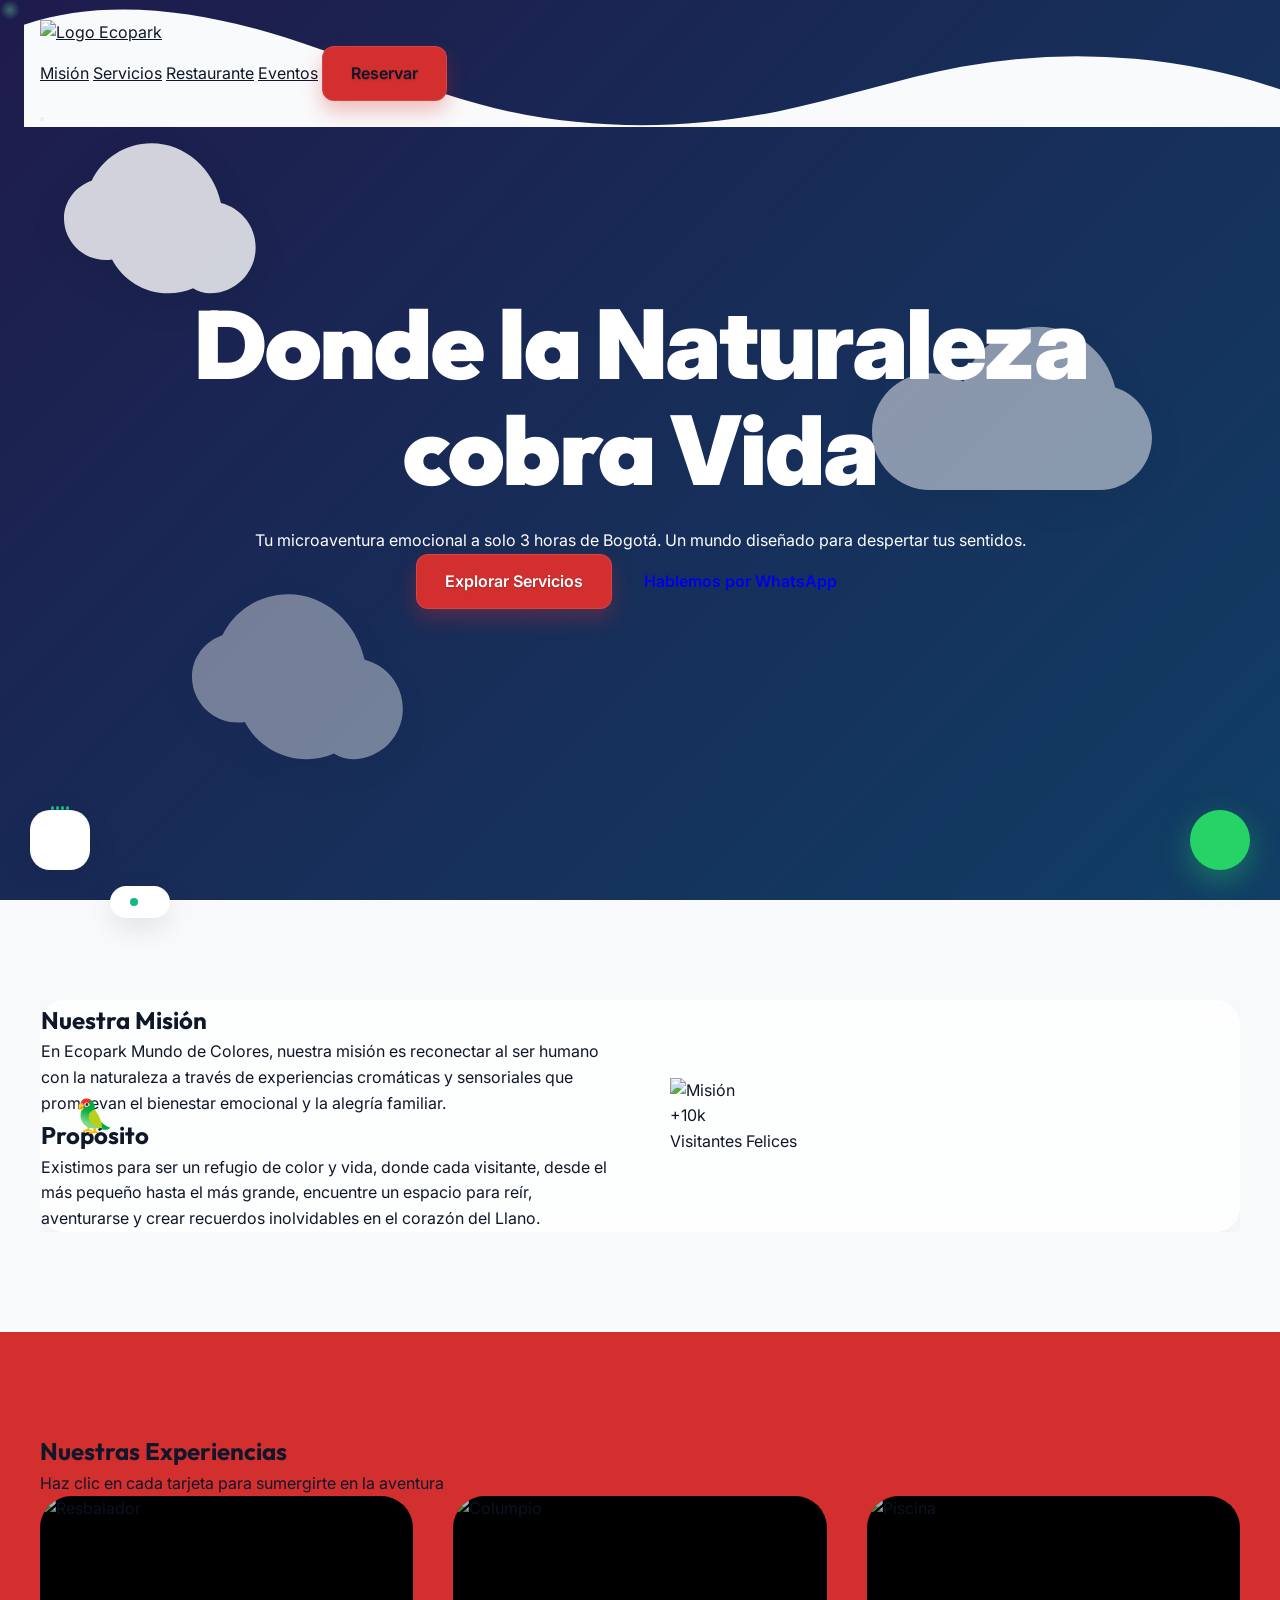
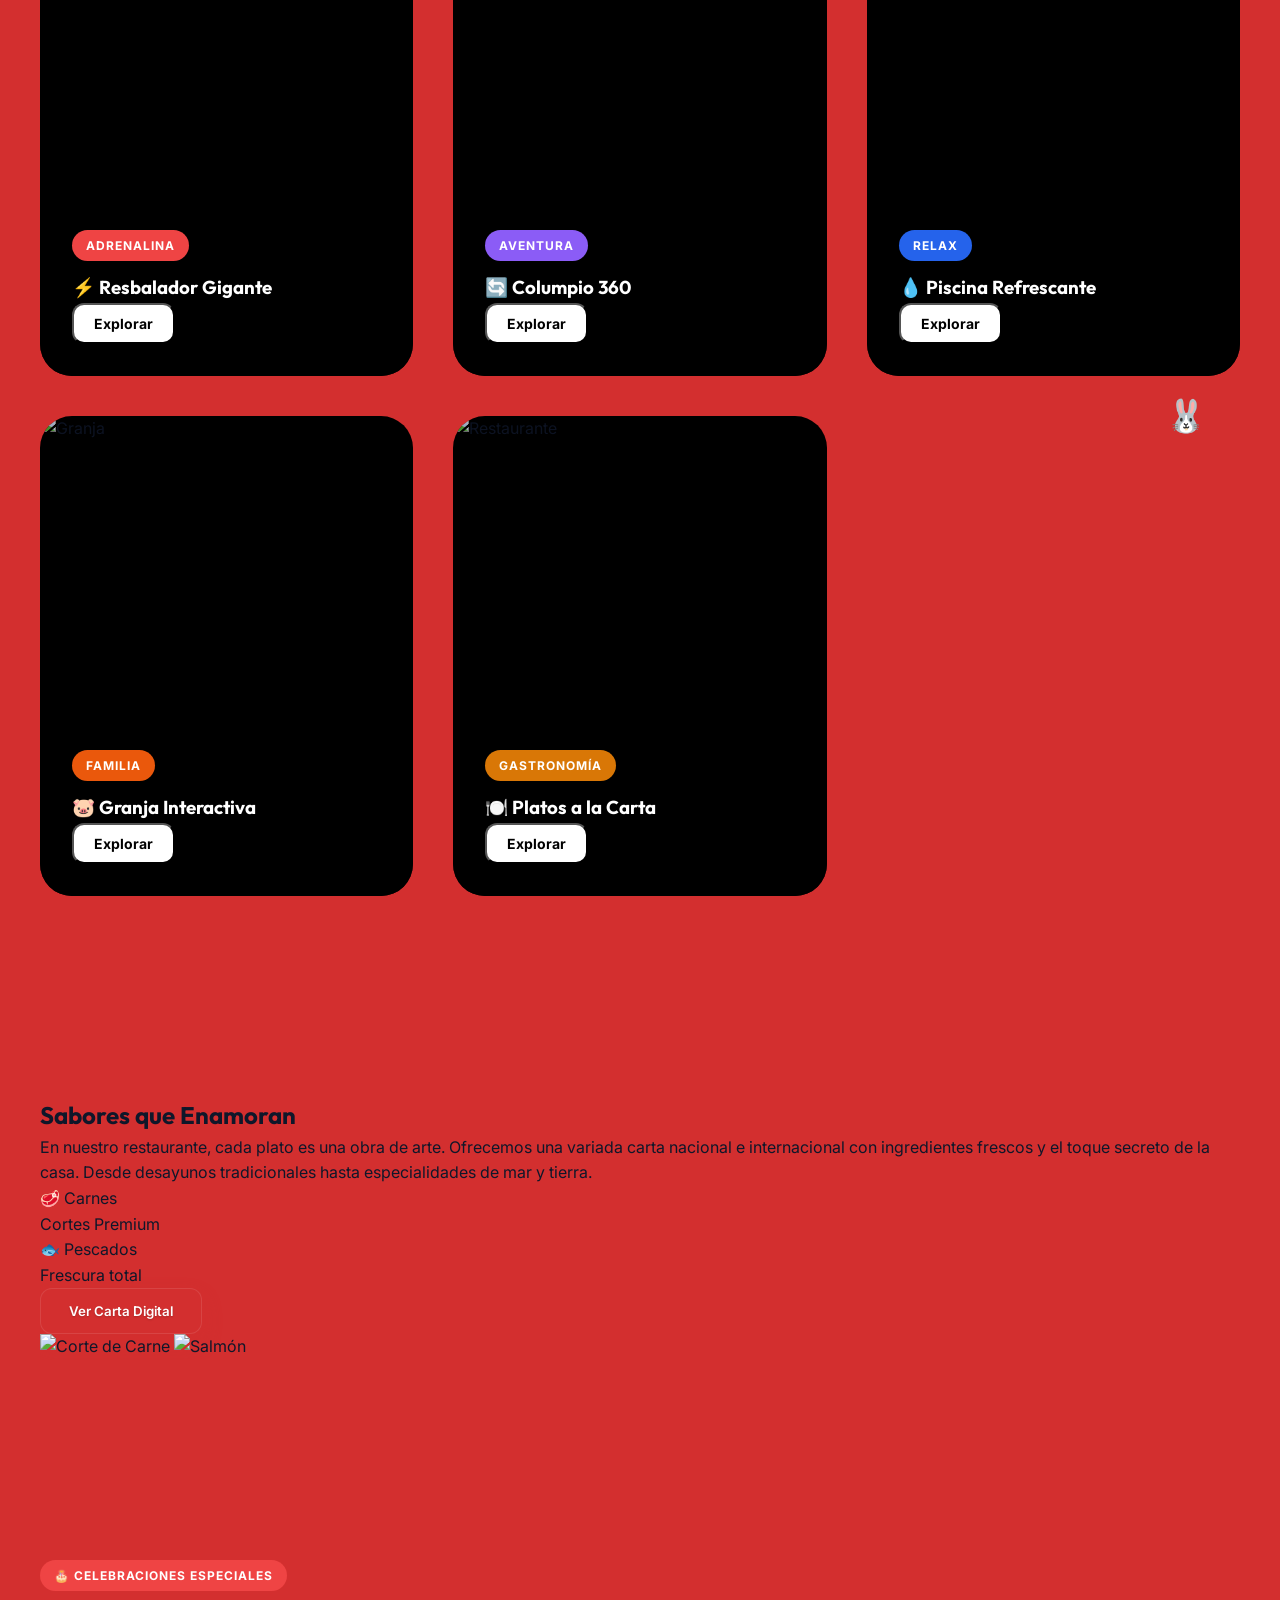
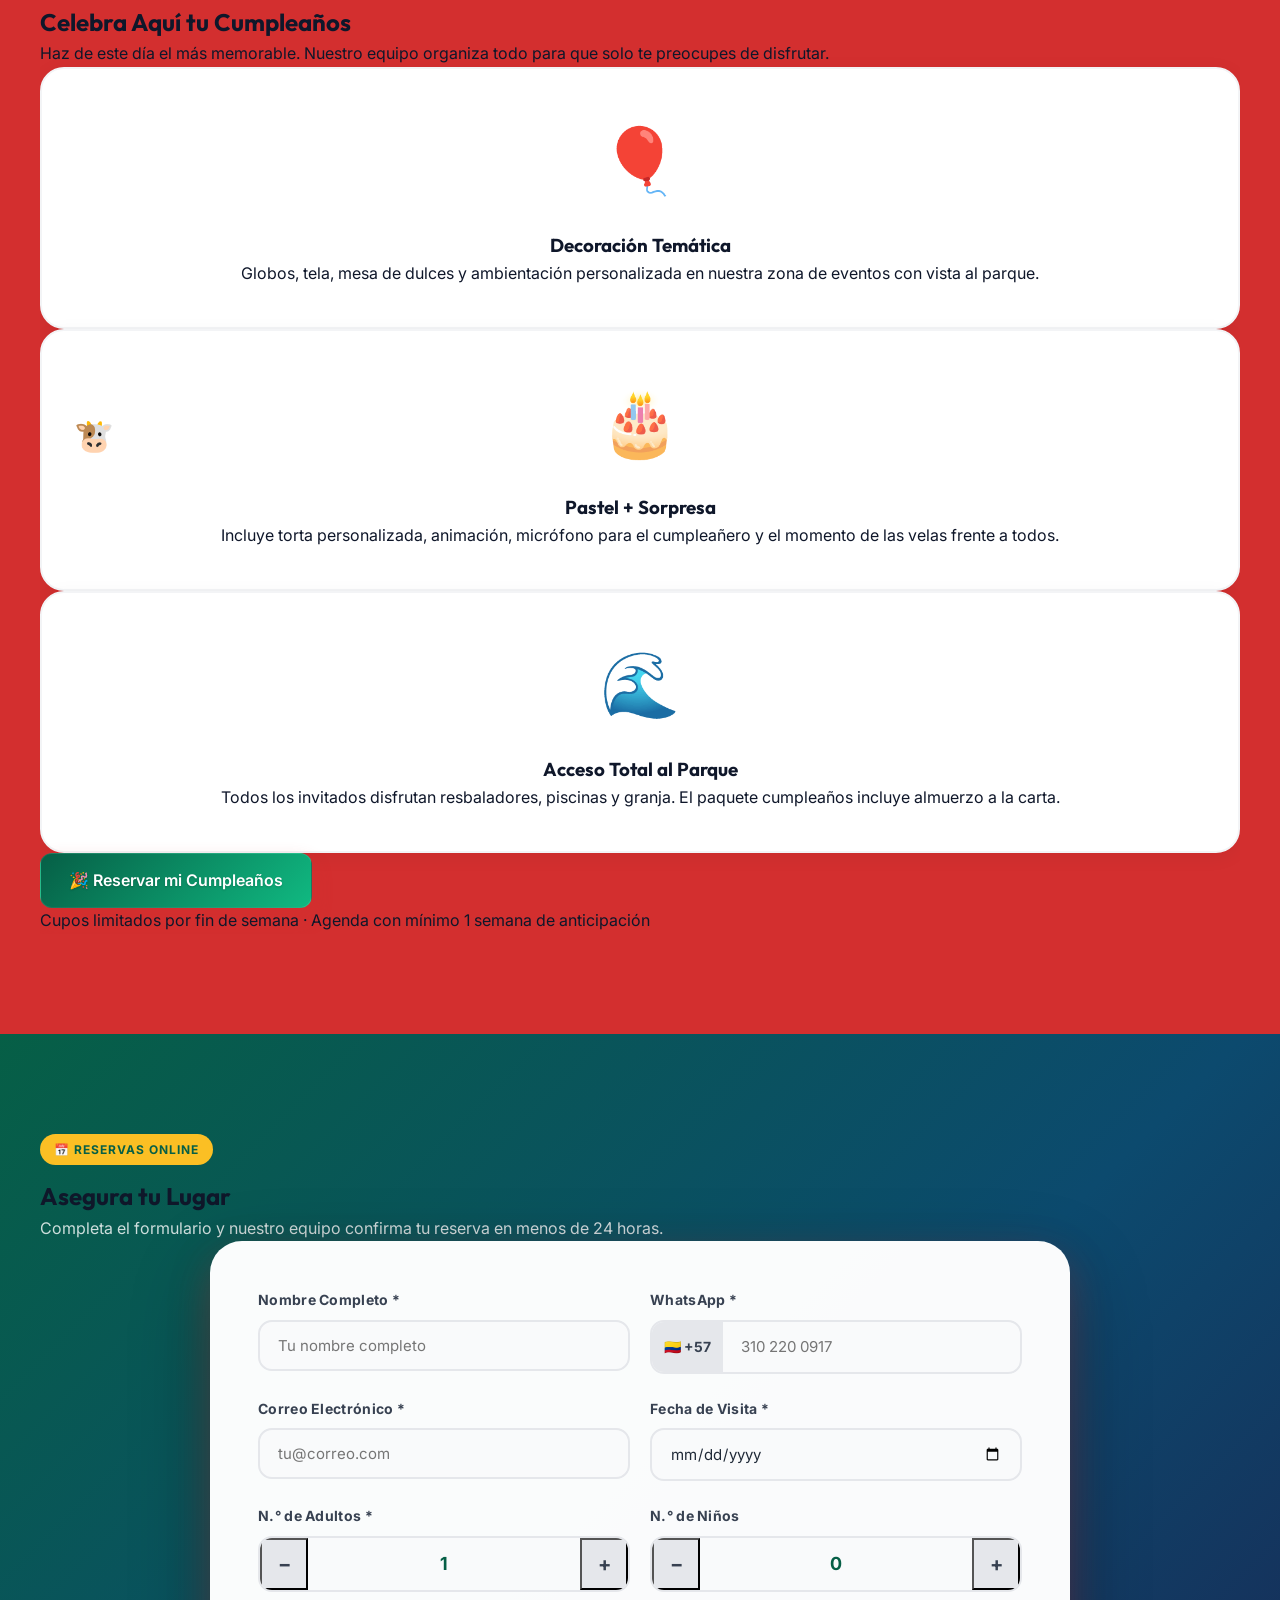
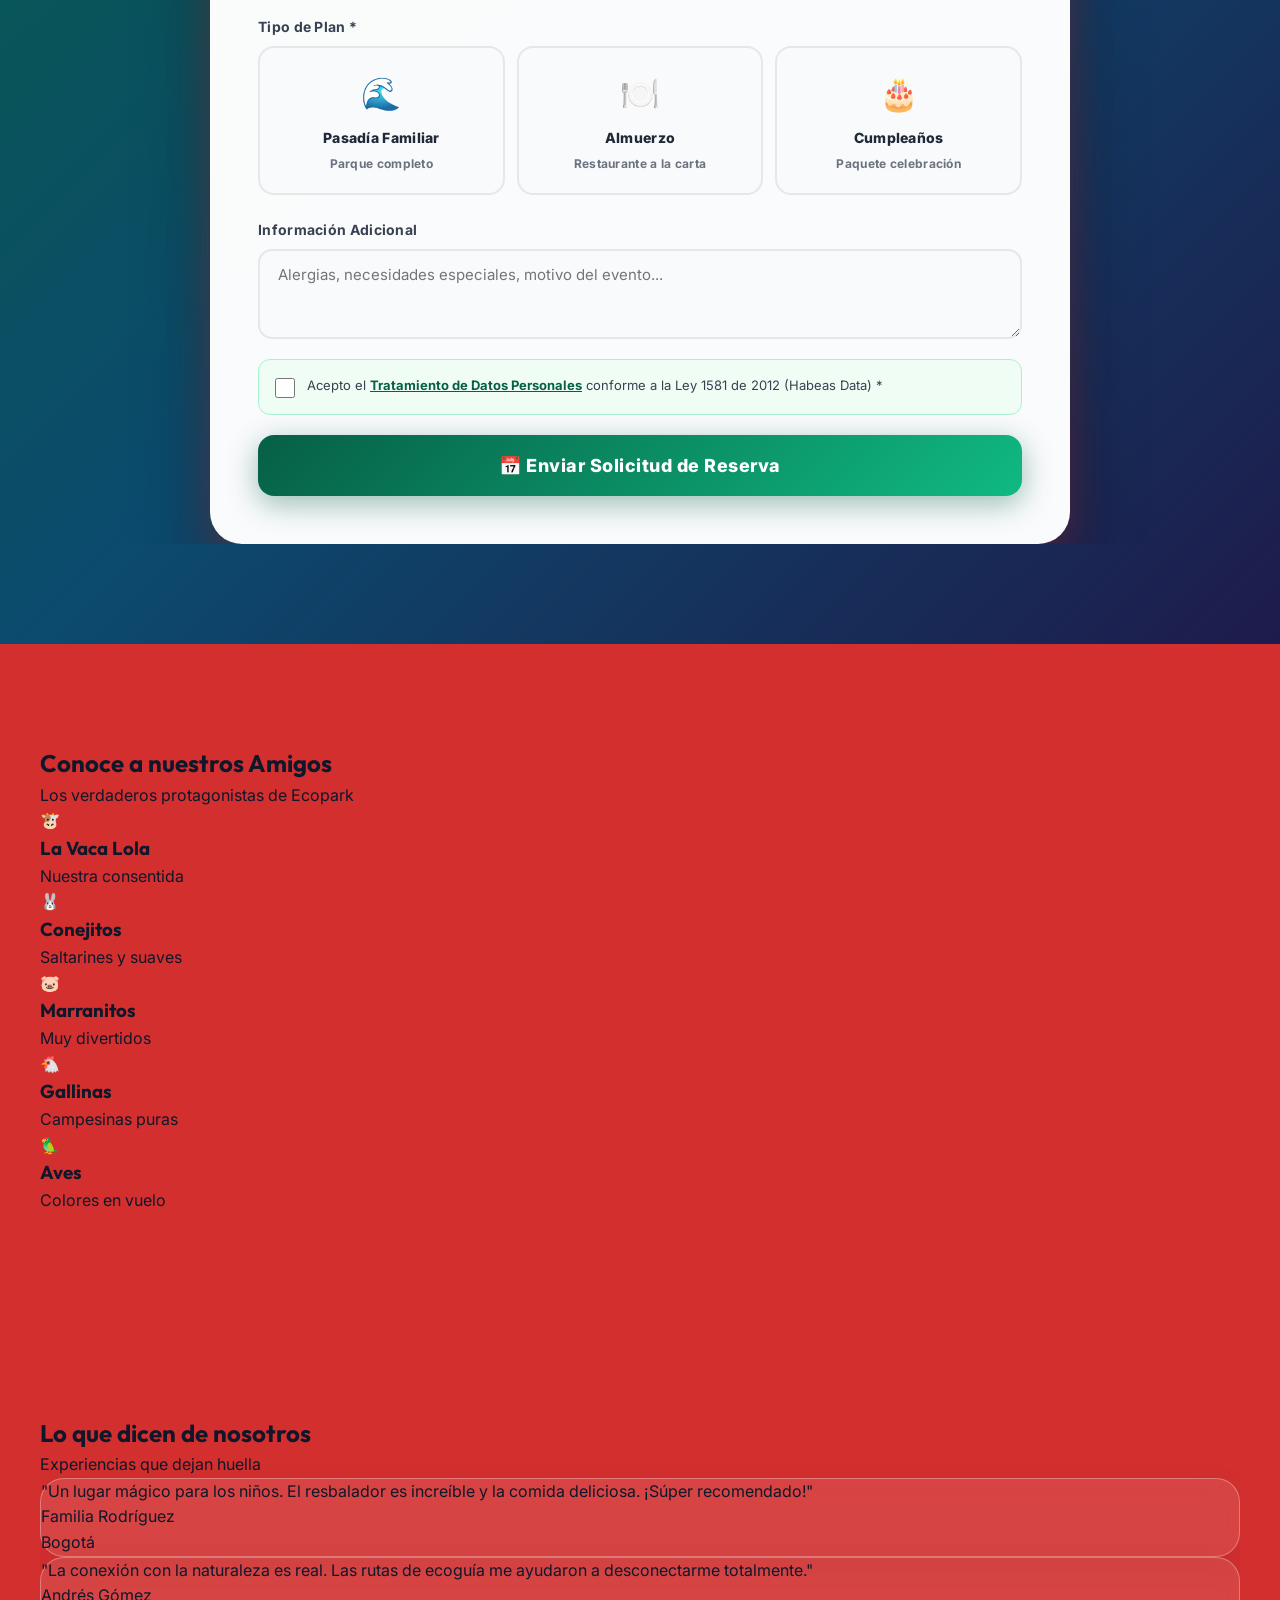
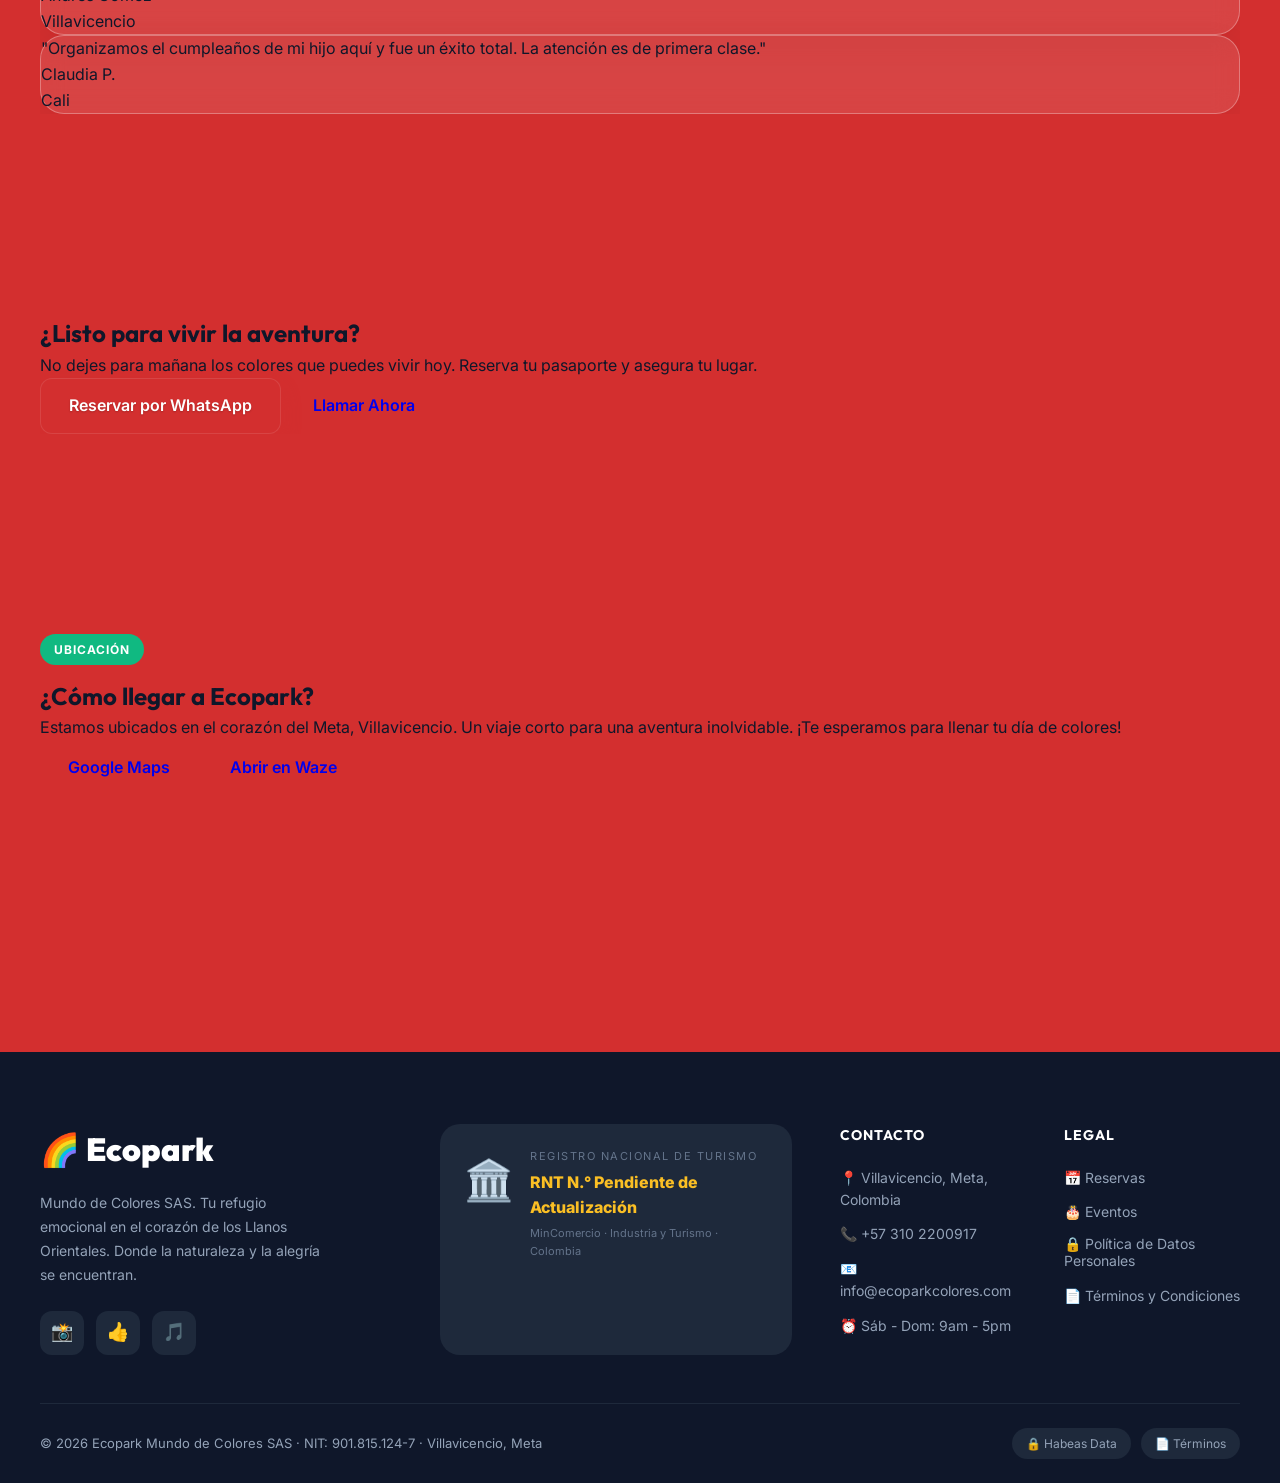
==== commit 6dece6af: "Lanzamiento inicial Ecopark Mundo de Colores" ====
--- a/index.html
+++ b/index.html
@@ -94,7 +94,9 @@
     <!-- NAVBAR -->
     <nav class="navbar w-full">
         <div class="container flex justify-between items-center px-4">
-            <a href="#" class="text-2xl font-black text-white logo-text transition-colors duration-300" aria-label="Ecopark Inicio">🌈 Ecopark</a>
+            <a href="#" class="text-2xl font-black text-white logo-text transition-colors duration-300" aria-label="Ecopark Inicio">
+                <img id="mainLogo" src="https://via.placeholder.com/150x50?text=Ecopark" alt="Logo Ecopark" class="h-10 w-auto">
+            </a>
             <div class="hidden md:flex gap-8 items-center text-white nav-links">
                 <a href="#mision" class="hover:text-yellow-400 transition-colors">Misión</a>
                 <a href="#servicios" class="hover:text-yellow-400 transition-colors">Servicios</a>
@@ -131,7 +133,7 @@
             </p>
             <div class="flex flex-col sm:flex-row gap-4 justify-center reveal" style="transition-delay: 0.4s">
                 <a href="#servicios" class="btn btn-primary px-10 py-4 text-lg">Explorar Servicios</a>
-                <a href="https://wa.me/573102200917" class="btn border-2 border-white text-white hover:bg-white hover:text-green-900 px-10 py-4 text-lg transition-all duration-300" rel="noopener noreferrer">Hablemos por WhatsApp</a>
+                <a href="https://wa.me/573102200917" class="btn border-2 border-white text-white hover:bg-white hover:text-green-900 px-10 py-4 text-lg transition-all duration-300" target="_blank" rel="noopener noreferrer">Hablemos por WhatsApp</a>
             </div>
         </div>
         <div class="absolute bottom-10 left-1/2 transform -translate-x-1/2 animate-bounce text-white opacity-50">
@@ -426,10 +428,10 @@
     <!-- FORMULARIO DE RESERVAS -->
     <section id="reservar" class="section-padding reserva-section">
         <div class="container">
-            <div class="text-center mb-16 reveal">
+            <div class="text-center mb-8 md:mb-16 reveal">
                 <span class="tag" style="background:#fbbf24;color:#065f46">📅 Reservas Online</span>
-                <h2 class="text-5xl font-black text-white mb-4">Asegura tu Lugar</h2>
-                <p class="text-xl" style="color:rgba(255,255,255,0.8)">Completa el formulario y nuestro equipo confirma tu reserva en menos de 24 horas.</p>
+                <h2 class="text-3xl md:text-5xl font-black text-white mb-4">Asegura tu Lugar</h2>
+                <p class="text-base md:text-xl px-4" style="color:rgba(255,255,255,0.8)">Completa el formulario y nuestro equipo confirma tu reserva en menos de 24 horas.</p>
             </div>
             <div class="reserva-wrapper reveal">
                 <!-- Form -->
@@ -715,7 +717,7 @@
                         <a href="https://maps.app.goo.gl/Ks4tDmW3pYqKLKVV7" target="_blank" rel="noopener noreferrer" class="btn bg-white text-black hover:bg-gray-200 flex items-center gap-2">
                             <i data-lucide="map-pin"></i> Google Maps
                         </a>
-                        <a href="https://ul.waze.com/ul?ll=4.1420,-73.6266&navigate=yes" target="_blank" rel="noopener noreferrer" class="btn bg-[#33ccff] text-white hover:bg-[#2bb8e6] flex items-center gap-2 border-none">
+                        <a href="https://ul.waze.com/ul?ll=4.1420,-73.6266&navigate=yes" target="_blank" rel="noopener noreferrer" class="btn bg-[#33ccff] text-white hover:bg-[#2bb8e6] flex items-center gap-2 border-none" aria-label="Abrir en Waze">
                             <i data-lucide="navigation"></i> Abrir en Waze
                         </a>
                     </div>
--- a/styles.css
+++ b/styles.css
@@ -37,6 +37,7 @@
     color: var(--text-dark);
     line-height: 1.6;
     overflow-x: hidden;
+    scroll-padding-top: 80px; /* Evita que el navbar tape los títulos al navegar */
 }
 
 /* ========================================
@@ -157,16 +158,6 @@
 /* ========================================
    HERO SECTION
    ======================================== */
-
-.hero {
-    height: 100vh;
-    display: flex;
-    align-items: center;
-    justify-content: center;
-    position: relative;
-    overflow: hidden;
-    background: var(--primary);
-}
 
 .hero {
     height: 100vh;
@@ -384,8 +375,8 @@
 .modal-container {
     position: relative;
     width: 100%;
-    max-width: min(1000px, 95vw);
-    max-height: 85vh;
+    max-width: min(1000px, 98vw);
+    max-height: 90vh;
     margin: auto;
     /* Glassmorphism consistente con el diseño */
     background: rgba(255, 255, 255, 0.8);
@@ -395,7 +386,7 @@
     border-radius: 40px;
     padding: 40px;
     z-index: 10;
-    overflow-y: auto;
+    overflow-y: auto; /* Permite scroll interno en el modal si el contenido es largo */
     transform: scale(0.9);
     opacity: 0;
     transition: all 0.4s cubic-bezier(0.34, 1.56, 0.64, 1);
@@ -818,11 +809,36 @@
     background: rgba(255,255,255,0.98);
     border-radius: 32px;
     padding: 48px;
-    box-shadow: 0 30px 80px rgba(0,0,0,0.3);
+    box-shadow: 0 15px 40px var(--glow-color), 0 30px 80px rgba(0,0,0,0.3);
+    transition: box-shadow 0.5s ease;
 }
 
 @media (max-width: 768px) {
     .reserva-form { padding: 28px 20px; }
+    
+    .reserva-section {
+        padding-top: 40px; /* Reduce espacio superior de la sección */
+    }
+
+    .plan-card {
+        flex-direction: row !important;
+        padding: 12px 15px !important;
+        text-align: left !important;
+        gap: 15px;
+    }
+
+    .plan-icon {
+        font-size: 1.5rem !important;
+        margin-bottom: 0 !important;
+    }
+
+    .plan-desc {
+        display: none; /* Ocultamos descripción en móvil para evitar que se vea 'apretado' */
+    }
+
+    .form-check {
+        padding: 12px;
+    }
 }
 
 .form-row {
@@ -865,10 +881,11 @@
 }
 
 .form-group input:focus,
-.form-group textarea:focus {
-    border-color: #10b981;
+.form-group textarea:focus,
+.form-group select:focus {
+    border-color: var(--current-section-color);
     background: white;
-    box-shadow: 0 0 0 4px rgba(16,185,129,0.1);
+    box-shadow: 0 0 0 4px var(--glow-color);
 }
 
 .form-group input.error,
@@ -894,9 +911,9 @@
 }
 
 .phone-input:focus-within {
-    border-color: #10b981;
+    border-color: var(--current-section-color);
     background: white;
-    box-shadow: 0 0 0 4px rgba(16,185,129,0.1);
+    box-shadow: 0 0 0 4px var(--glow-color);
 }
 
 .country-code {
@@ -941,7 +958,7 @@
 }
 
 .counter-btn:hover { background: #10b981; color: white; }
-
+ 
 .counter-input input {
     flex: 1;
     text-align: center;
@@ -990,7 +1007,7 @@
 }
 
 .plan-option input:checked + .plan-card {
-    border-color: #065f46;
+    border-color: var(--current-section-color);
     background: #f0fdf4;
     box-shadow: 0 0 0 3px rgba(6,95,70,0.15);
 }
@@ -1017,7 +1034,7 @@
     flex-shrink: 0;
     accent-color: #065f46;
     margin-top: 2px;
-}
+} 
 
 .form-check label {
     font-size: 13px;
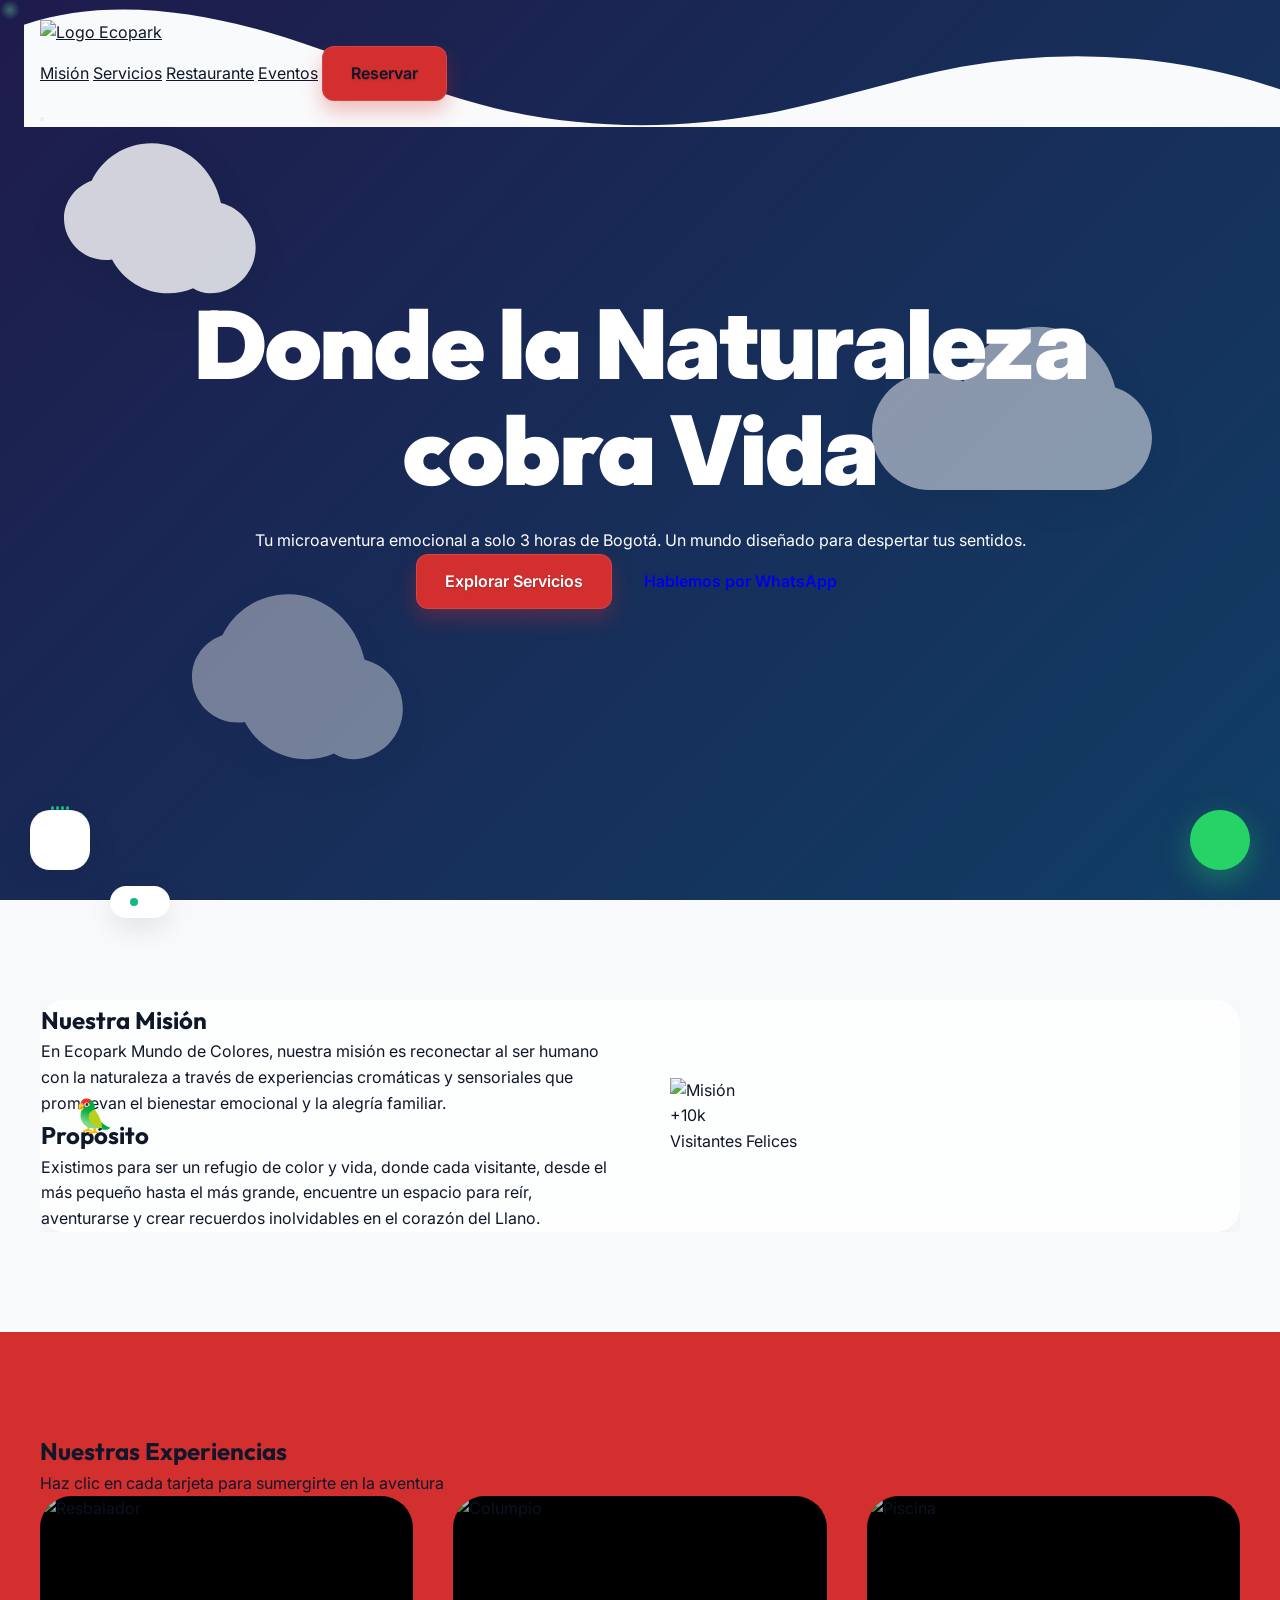
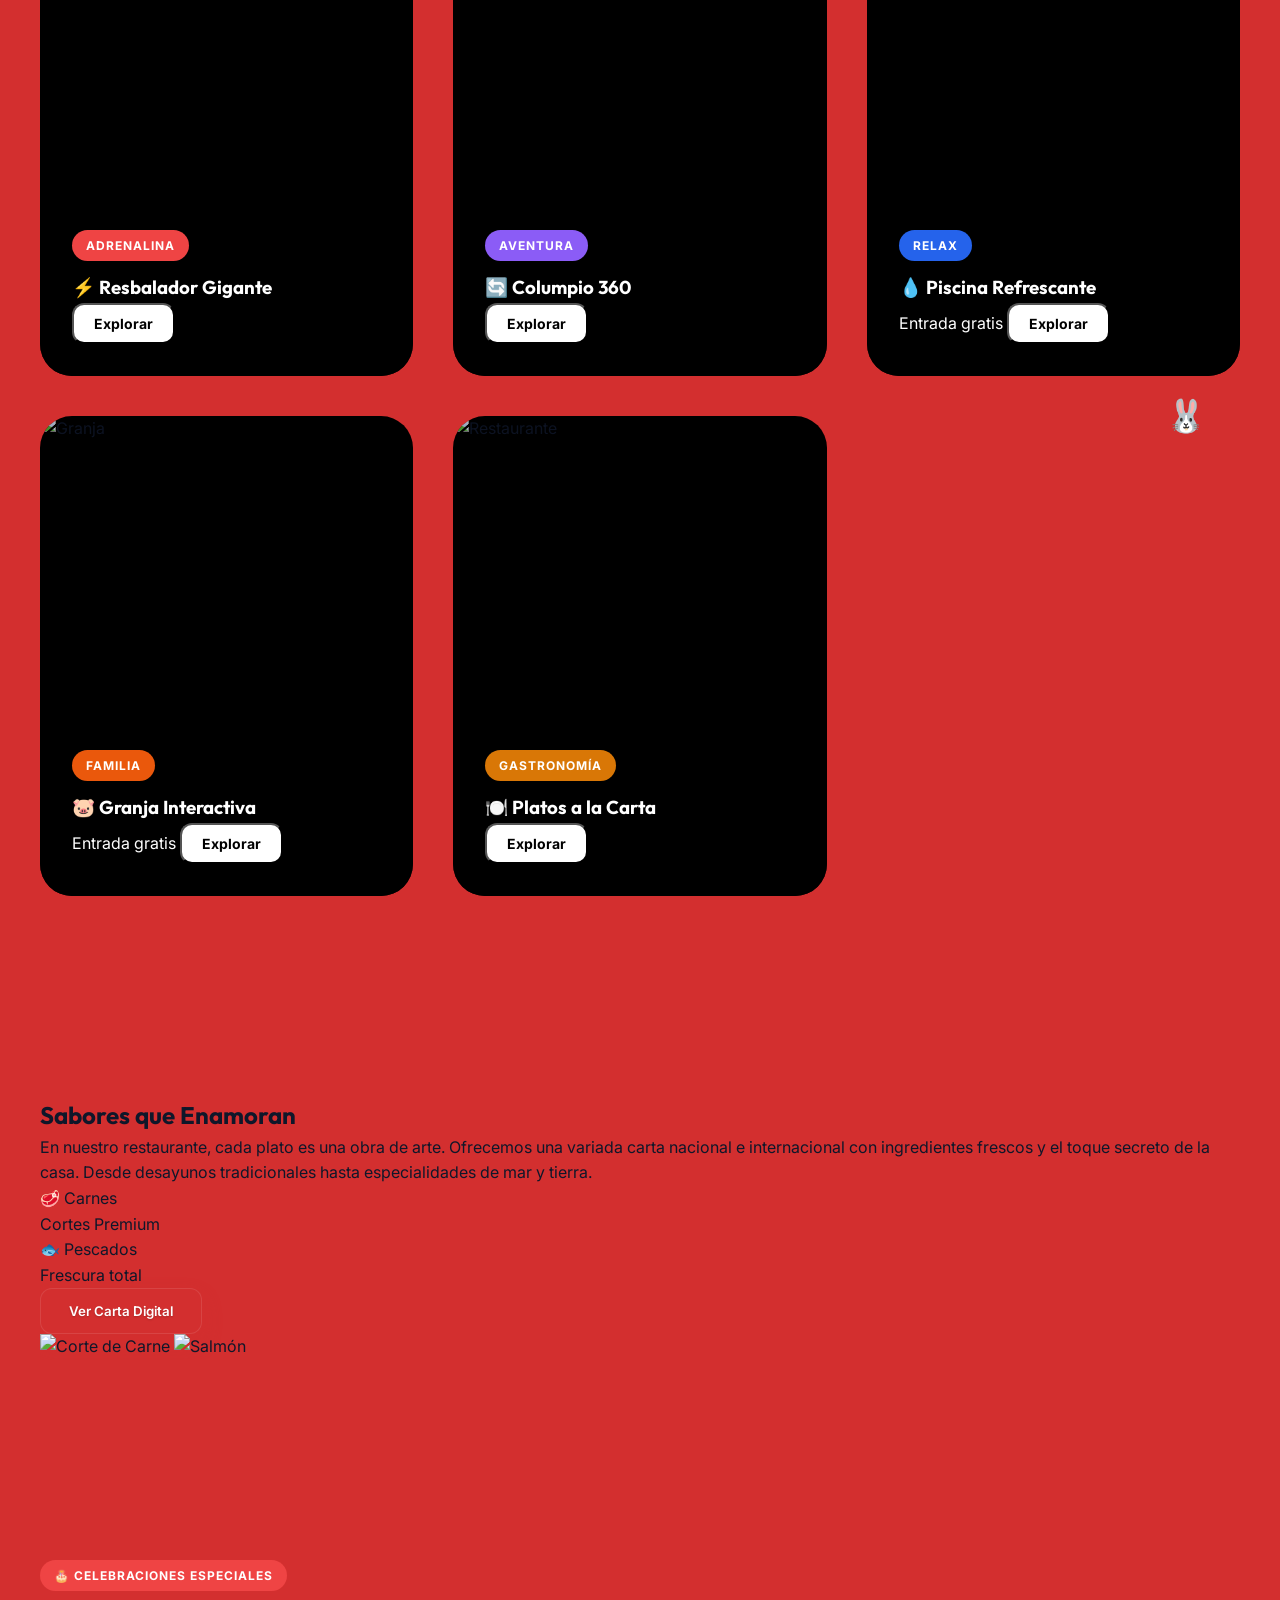
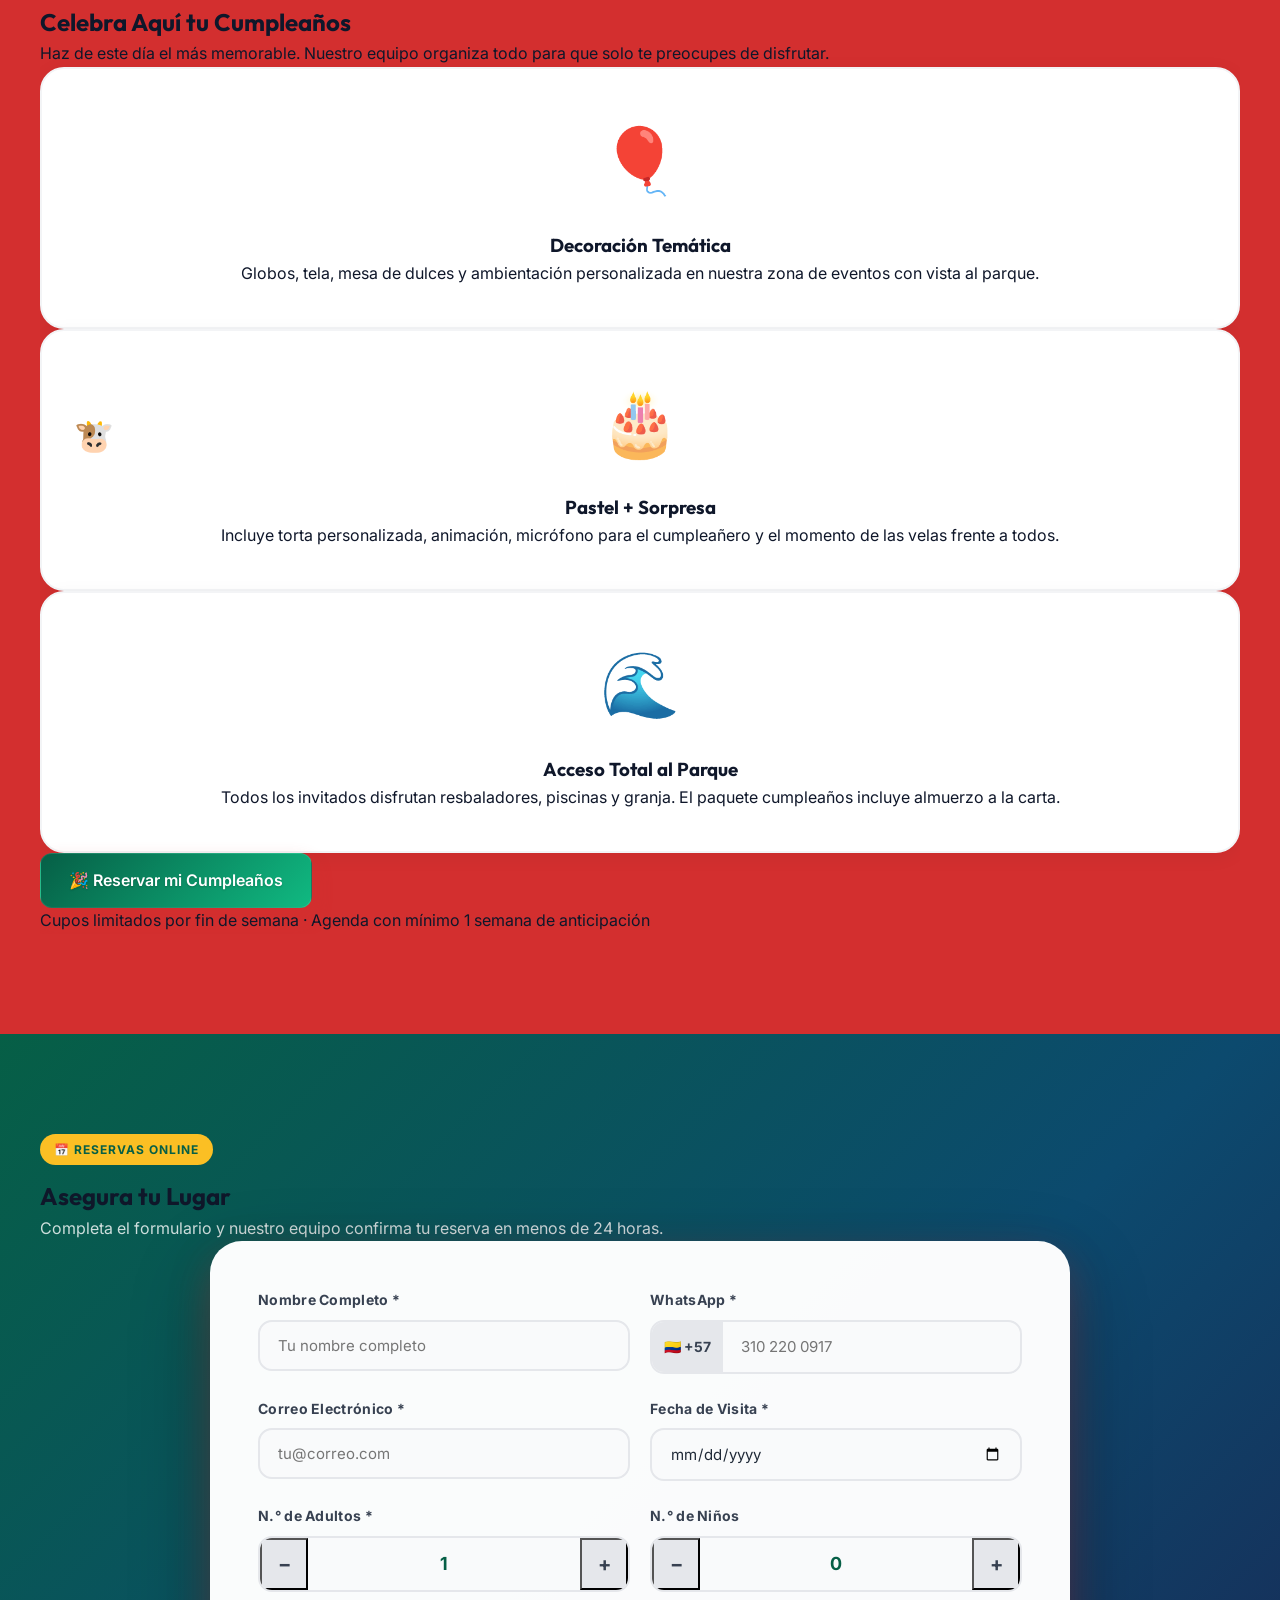
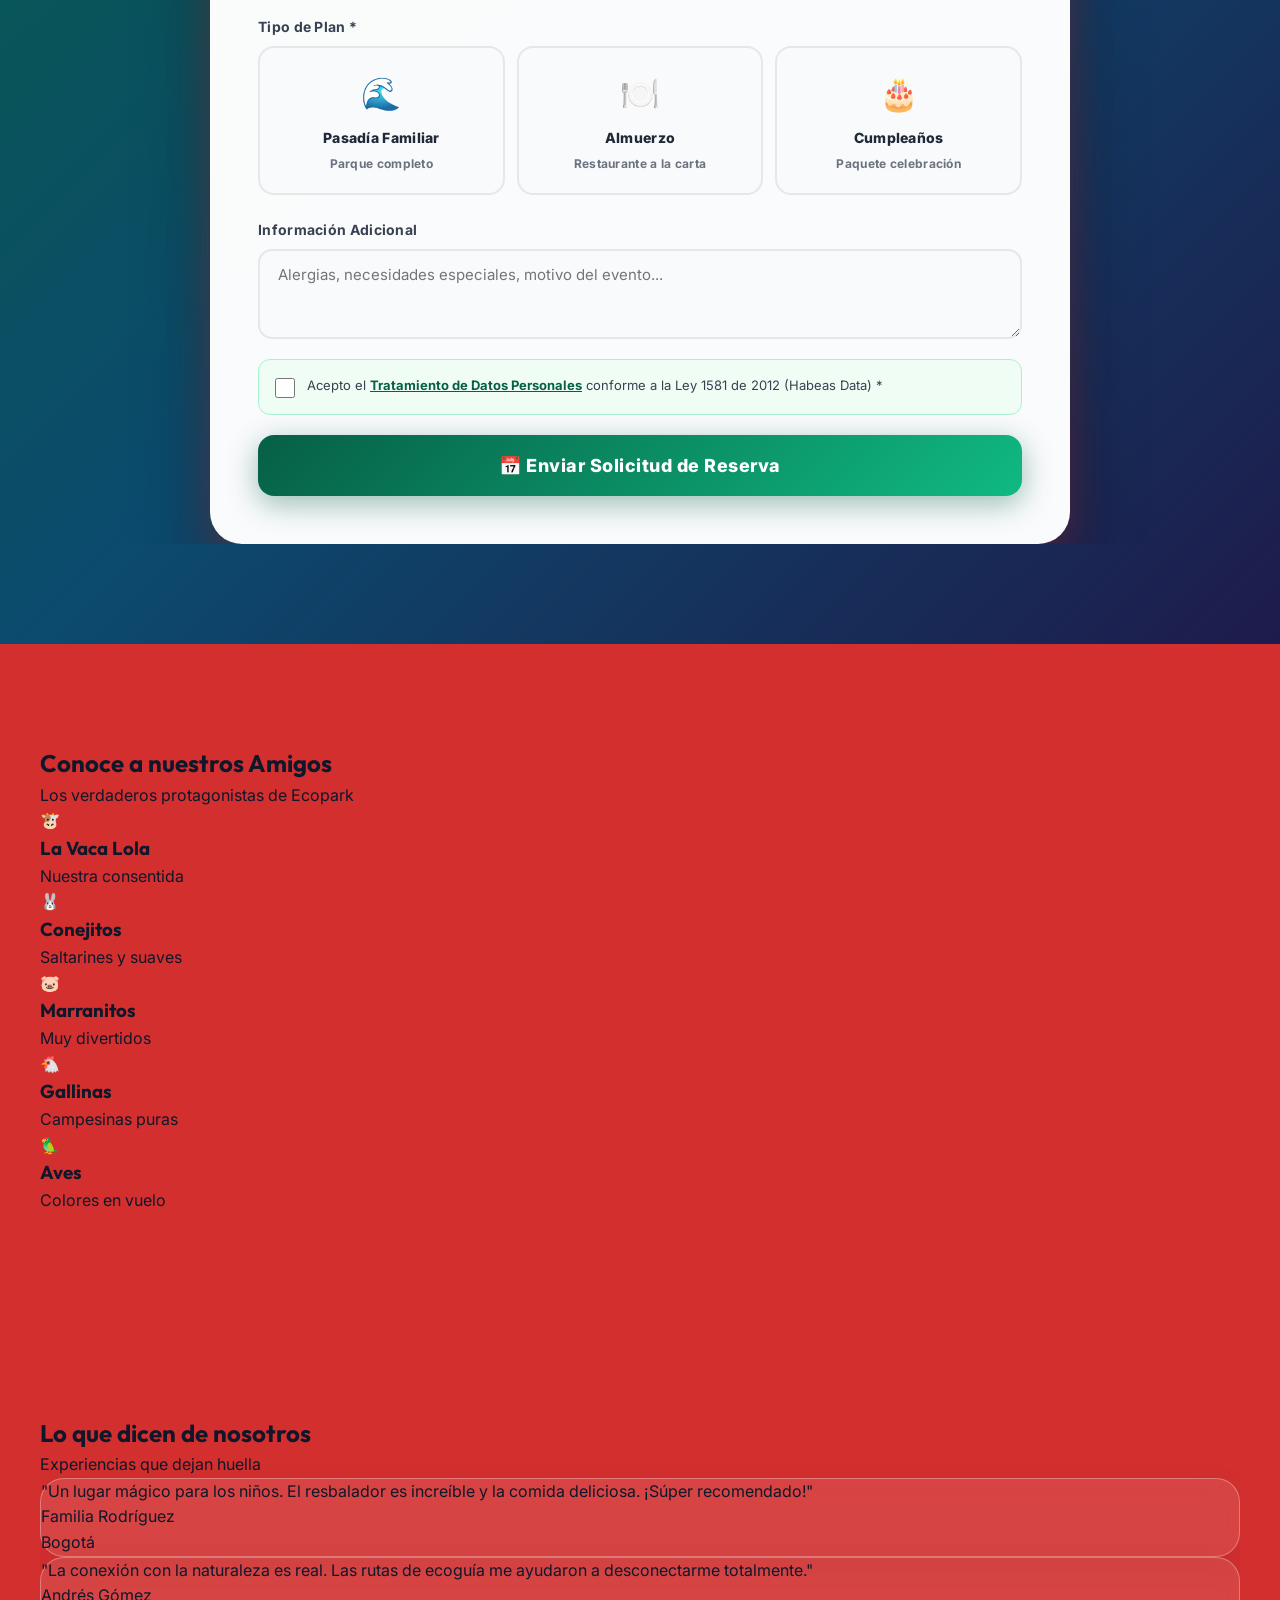
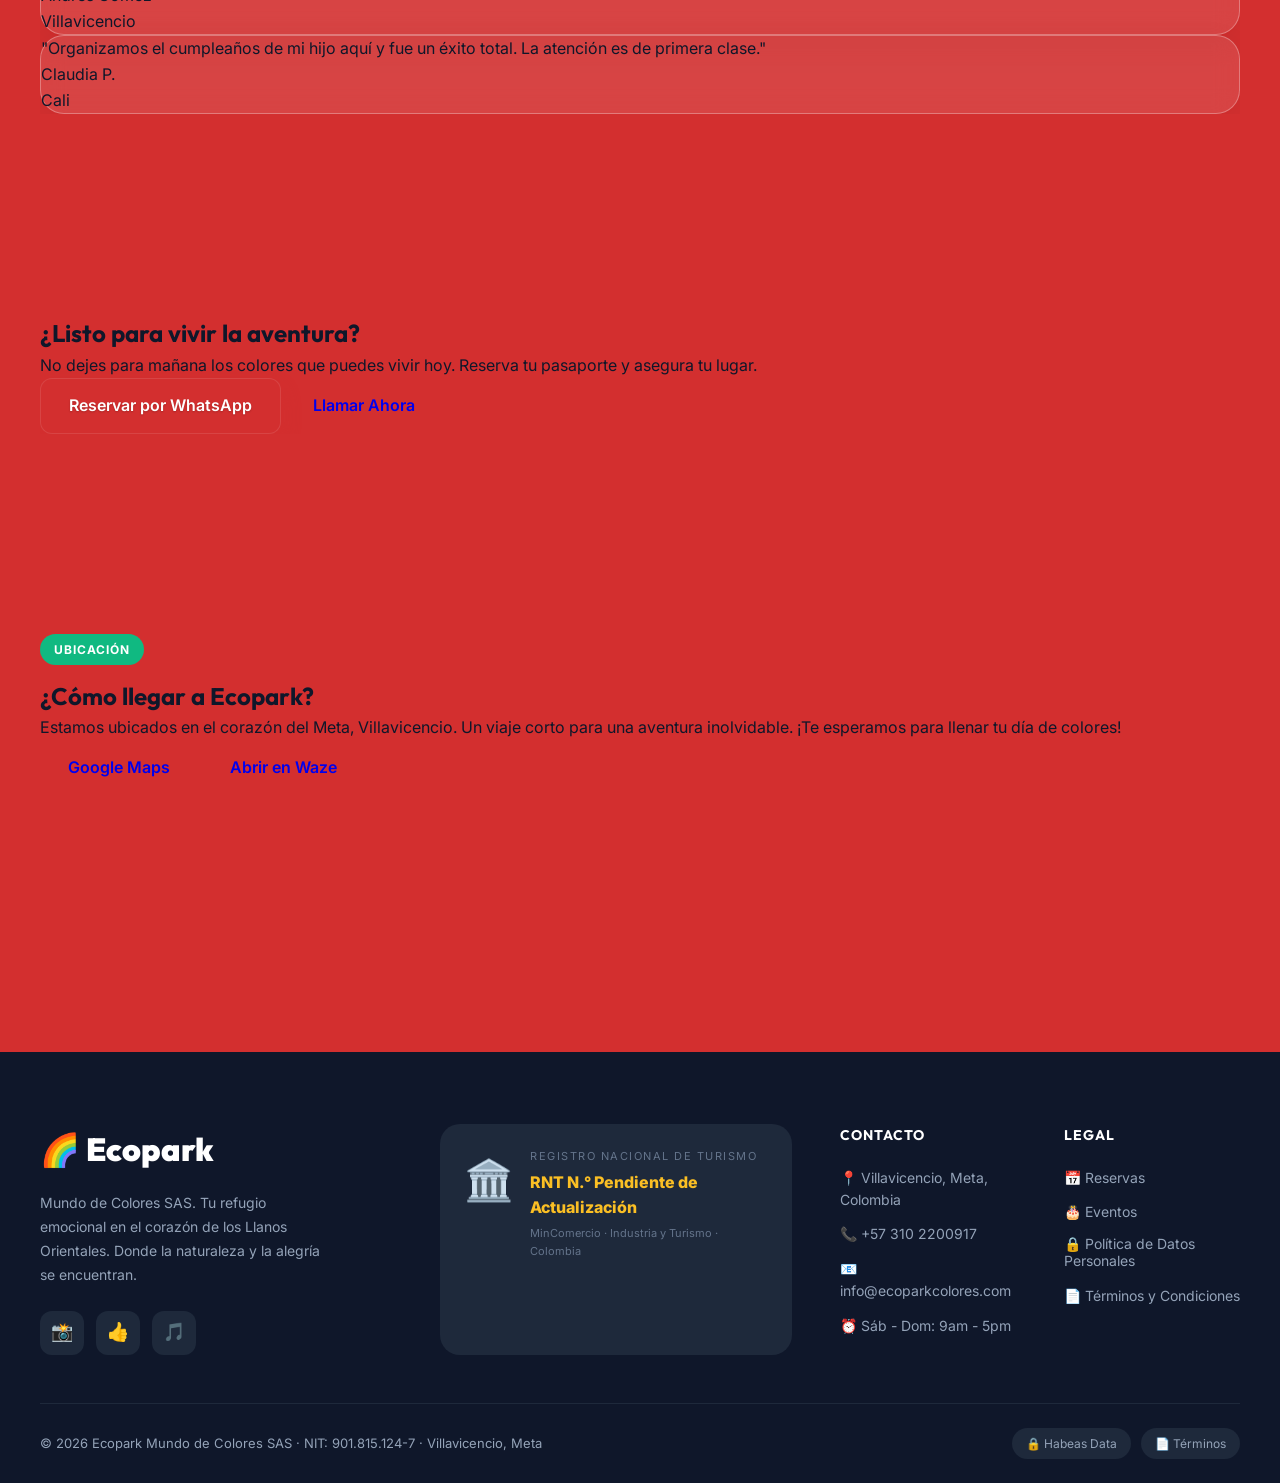
==== commit 3270c91b: "Lanzamiento inicial de Ecopark Mundo de Colores" ====
--- a/index.html
+++ b/index.html
@@ -182,13 +182,16 @@
 
             <div class="services-grid px-2">
                 <!-- Resbalador -->
-                <div class="service-card-3d reveal" style="transition-delay: 0.1s" data-section-color="#D32F2F"
+                <div class="service-card-3d reveal" style="transition-delay: 0.1s" 
+                     data-section-color="#D32F2F"
                      data-title="Resbalador de Colores" 
                      data-color="#ef4444"
                      data-icon="zap"
                      data-intensity="Adrenalina Pura"
                      data-description="Siente la velocidad en el resbalador más largo de la región. Una explosión de color y risas para todas las edades. ¡Atrévete a vivirlo!"
-                     data-images="https://images.unsplash.com/photo-1533777857889-4be7c70b33f7?w=800,https://images.unsplash.com/photo-1519046904884-53103b34b206?w=800">
+                     data-images="https://images.unsplash.com/photo-1533777857889-4be7c70b33f7?w=800,https://images.unsplash.com/photo-1519046904884-53103b34b206?w=800"
+                     data-service-key="resbalador_colores"
+                     >
                     <div class="card-inner">
                         <div class="card-front">
                             <img src="https://images.unsplash.com/photo-1533777857889-4be7c70b33f7?w=600&h=400&fit=crop" class="card-img" alt="Resbalador">
@@ -196,6 +199,7 @@
                                 <span class="tag tag-red">Adrenalina</span>
                                 <h3 class="text-2xl font-bold text-white mb-2">⚡ Resbalador Gigante</h3>
                                 <div class="flex justify-between items-center mt-4">
+                                    <span class="service-price text-sm font-semibold text-white/80"></span>
                                     <button class="btn-card-primary">Explorar</button>
                                     <i data-lucide="plus-circle" class="text-white opacity-50"></i>
                                 </div>
@@ -205,13 +209,15 @@
                 </div>
 
                 <!-- Columpio 360 -->
-                <div class="service-card-3d reveal" style="transition-delay: 0.2s"
+                <div class="service-card-3d reveal" style="transition-delay: 0.2s" 
                      data-title="Columpio 360" 
                      data-color="#8b5cf6"
                      data-icon="refresh-cw"
                      data-intensity="Vértigo Emocionante"
                      data-description="Mira el mundo desde otra perspectiva. Un giro completo que desafía la gravedad y te hace sentir el verdadero poder de la libertad."
-                     data-images="https://images.unsplash.com/photo-1544367567-0f2fcb009e0b?w=800,https://images.unsplash.com/photo-1514326640560-7d063ef2aed5?w=800">
+                     data-images="https://images.unsplash.com/photo-1544367567-0f2fcb009e0b?w=800,https://images.unsplash.com/photo-1514326640560-7d063ef2aed5?w=800"
+                     data-service-key="columpio_360"
+                     >
                     <div class="card-inner">
                         <div class="card-front">
                             <img src="https://images.unsplash.com/photo-1544367567-0f2fcb009e0b?w=600&h=400&fit=crop" class="card-img" alt="Columpio">
@@ -219,6 +225,7 @@
                                 <span class="tag tag-purple">Aventura</span>
                                 <h3 class="text-2xl font-bold text-white mb-2">🔄 Columpio 360</h3>
                                 <div class="flex justify-between items-center mt-4">
+                                    <span class="service-price text-sm font-semibold text-white/80"></span>
                                     <button class="btn-card-primary">Explorar</button>
                                     <i data-lucide="plus-circle" class="text-white opacity-50"></i>
                                 </div>
@@ -228,13 +235,15 @@
                 </div>
 
                 <!-- Piscina -->
-                <div class="service-card-3d reveal" 
+                <div class="service-card-3d reveal"
                      data-title="Piscina Refrescante" 
                      data-color="#2563eb"
                      data-icon="droplets"
                      data-intensity="Calma Total"
                      data-description="Sumerge tus sentidos en nuestras aguas cristalinas. Rodeada de vegetación, nuestra piscina es el oasis perfecto para desconectarte del mundo."
-                     data-images="https://images.unsplash.com/photo-1519046904884-53103b34b206?w=800,https://images.unsplash.com/photo-1540553016722-983e48a2cd10?w=800">
+                     data-images="https://images.unsplash.com/photo-1519046904884-53103b34b206?w=800,https://images.unsplash.com/photo-1540553016722-983e48a2cd10?w=800"
+                     data-service-key="piscina_refrescante"
+                     >
                     <div class="card-inner">
                         <div class="card-front">
                             <img src="https://images.unsplash.com/photo-1519046904884-53103b34b206?w=600&h=400&fit=crop" class="card-img" alt="Piscina">
@@ -242,6 +251,7 @@
                                 <span class="tag tag-blue" style="background:#2563eb; color:white">Relax</span>
                                 <h3 class="text-2xl font-bold text-white mb-2">💧 Piscina Refrescante</h3>
                                 <div class="flex justify-between items-center mt-4">
+                                    <span class="service-price text-sm font-semibold text-white/80"></span>
                                     <button class="btn-card-primary">Explorar</button>
                                     <i data-lucide="plus-circle" class="text-white opacity-50"></i>
                                 </div>
@@ -251,13 +261,15 @@
                 </div>
 
                 <!-- Granja -->
-                <div class="service-card-3d reveal" style="transition-delay: 0.1s"
+                <div class="service-card-3d reveal" style="transition-delay: 0.1s" 
                      data-title="Granja Interactiva" 
                      data-color="#ea580c"
                      data-icon="heart"
                      data-intensity="Diversión Familiar"
                      data-description="Conoce a nuestros animales, aprende sobre la vida en el campo y vive momentos tiernos en familia. Una experiencia educativa y llena de amor."
-                     data-images="https://images.unsplash.com/photo-1500595046743-cd271d694d30?w=800,https://images.unsplash.com/photo-1516467508483-a7212febe31a?w=800">
+                     data-images="https://images.unsplash.com/photo-1500595046743-cd271d694d30?w=800,https://images.unsplash.com/photo-1516467508483-a7212febe31a?w=800"
+                     data-service-key="granja_interactiva"
+                     >
                     <div class="card-inner">
                         <div class="card-front">
                             <img src="https://images.unsplash.com/photo-1500595046743-cd271d694d30?w=600&h=400&fit=crop" class="card-img" alt="Granja">
@@ -265,6 +277,7 @@
                                 <span class="tag" style="background:#ea580c; color:white">Familia</span>
                                 <h3 class="text-2xl font-bold text-white mb-2">🐷 Granja Interactiva</h3>
                                 <div class="flex justify-between items-center mt-4">
+                                    <span class="service-price text-sm font-semibold text-white/80"></span>
                                     <button class="btn-card-primary">Explorar</button>
                                     <i data-lucide="plus-circle" class="text-white opacity-50"></i>
                                 </div>
@@ -274,13 +287,15 @@
                 </div>
 
                 <!-- Restaurante -->
-                <div class="service-card-3d reveal" style="transition-delay: 0.2s"
+                <div class="service-card-3d reveal" style="transition-delay: 0.2s" 
                      data-title="Restaurante Mundo de Colores" 
                      data-color="#d97706"
                      data-icon="utensils"
                      data-intensity="Gastronomía a la Carta"
                      data-description="Disfruta de una variada oferta gastronómica con los mejores cortes de carne, pescados frescos y mariscos. Calidad gourmet en medio de la naturaleza."
-                     data-images="https://images.unsplash.com/photo-1555939594-58d7cb561537?w=800,https://images.unsplash.com/photo-1544025162-d76694265947?w=800">
+                     data-images="https://images.unsplash.com/photo-1555939594-58d7cb561537?w=800,https://images.unsplash.com/photo-1544025162-d76694265947?w=800"
+                     data-service-key="restaurante_mundo_colores"
+                     >
                     <div class="card-inner">
                         <div class="card-front">
                             <img src="https://images.unsplash.com/photo-1555939594-58d7cb561537?w=600&h=400&fit=crop" class="card-img" alt="Restaurante">
@@ -288,6 +303,7 @@
                                 <span class="tag" style="background:#d97706; color:white">Gastronomía</span>
                                 <h3 class="text-2xl font-bold text-white mb-2">🍽️ Platos a la Carta</h3>
                                 <div class="flex justify-between items-center mt-4">
+                                    <span class="service-price text-sm font-semibold text-white/80"></span>
                                     <button class="btn-card-primary">Explorar</button>
                                     <i data-lucide="plus-circle" class="text-white opacity-50"></i>
                                 </div>
@@ -311,6 +327,7 @@
                         <div>
                             <span id="modalIntensity" class="text-xs font-bold uppercase tracking-widest opacity-70"></span>
                             <h2 id="modalTitle" class="text-4xl font-black"></h2>
+                            <p id="modalServicePrice" class="text-lg text-gray-600 mt-2"></p>
                         </div>
                     </div>
                 </div>
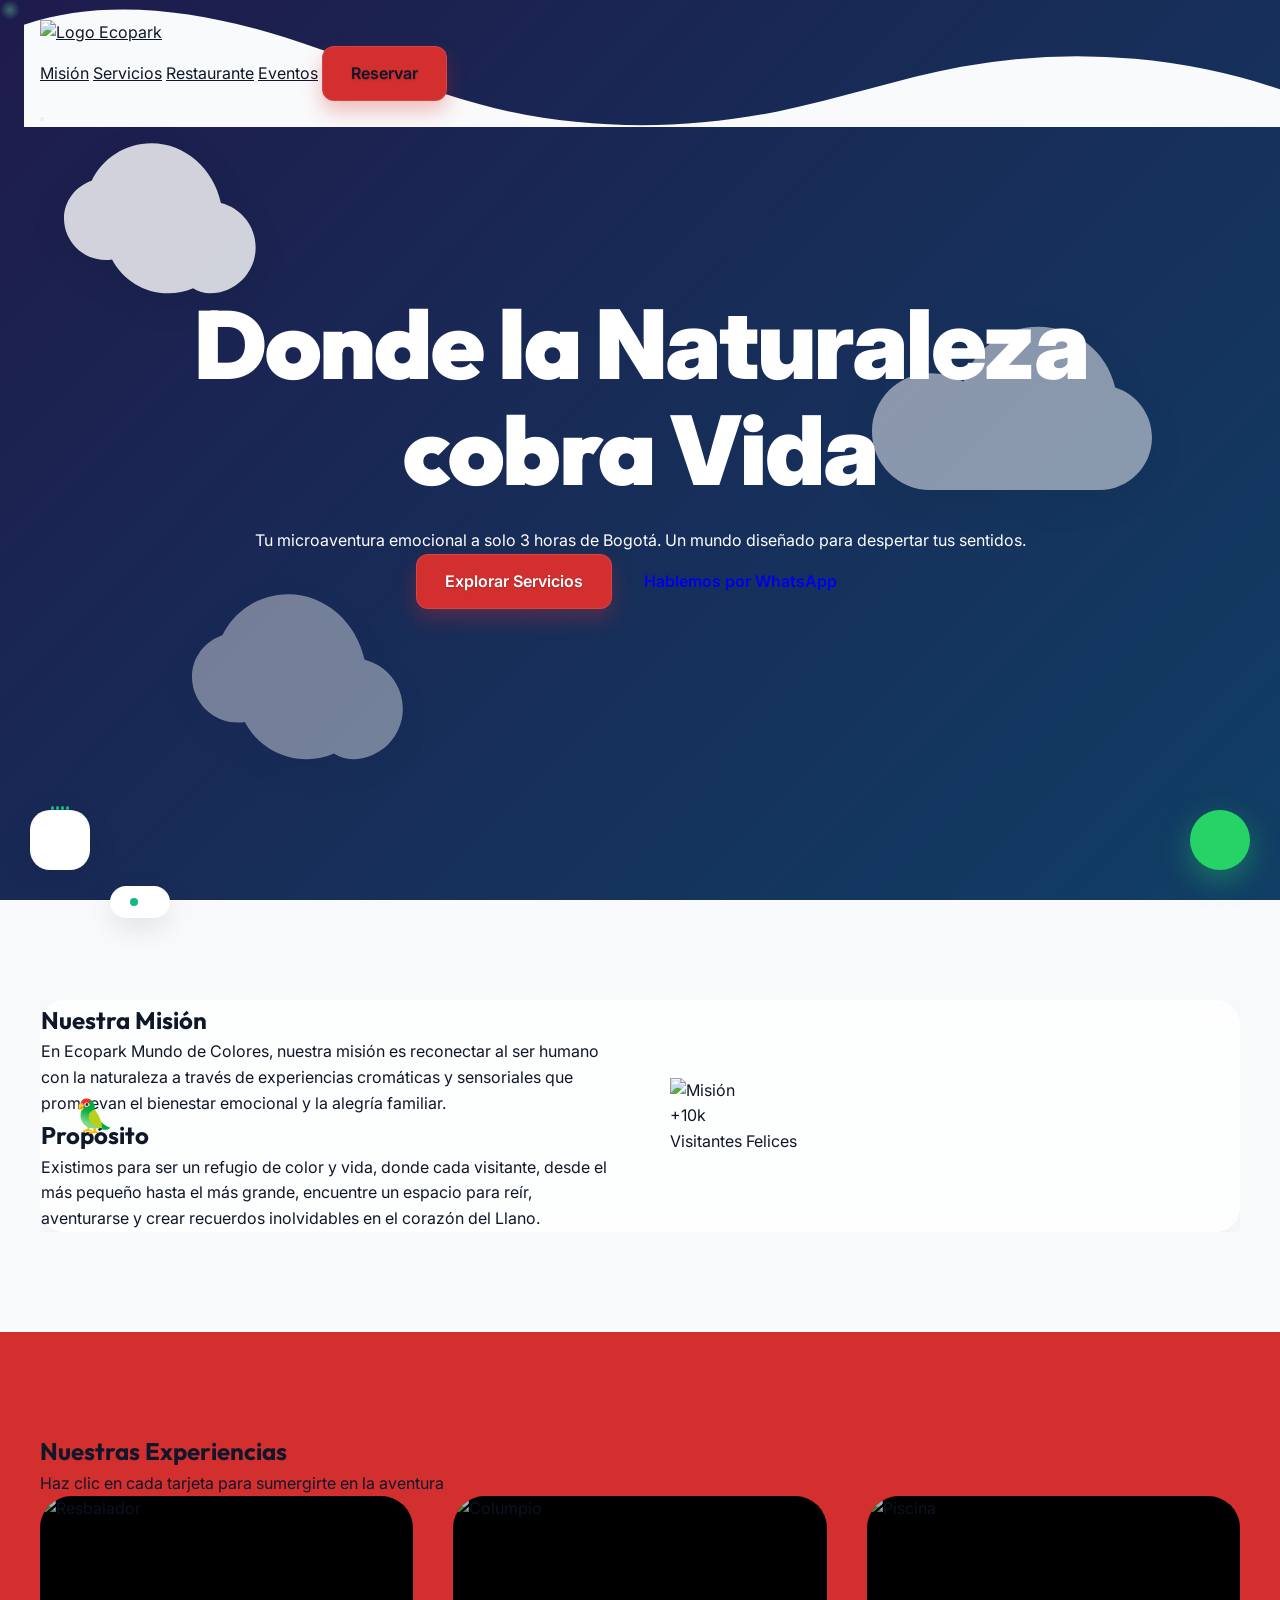
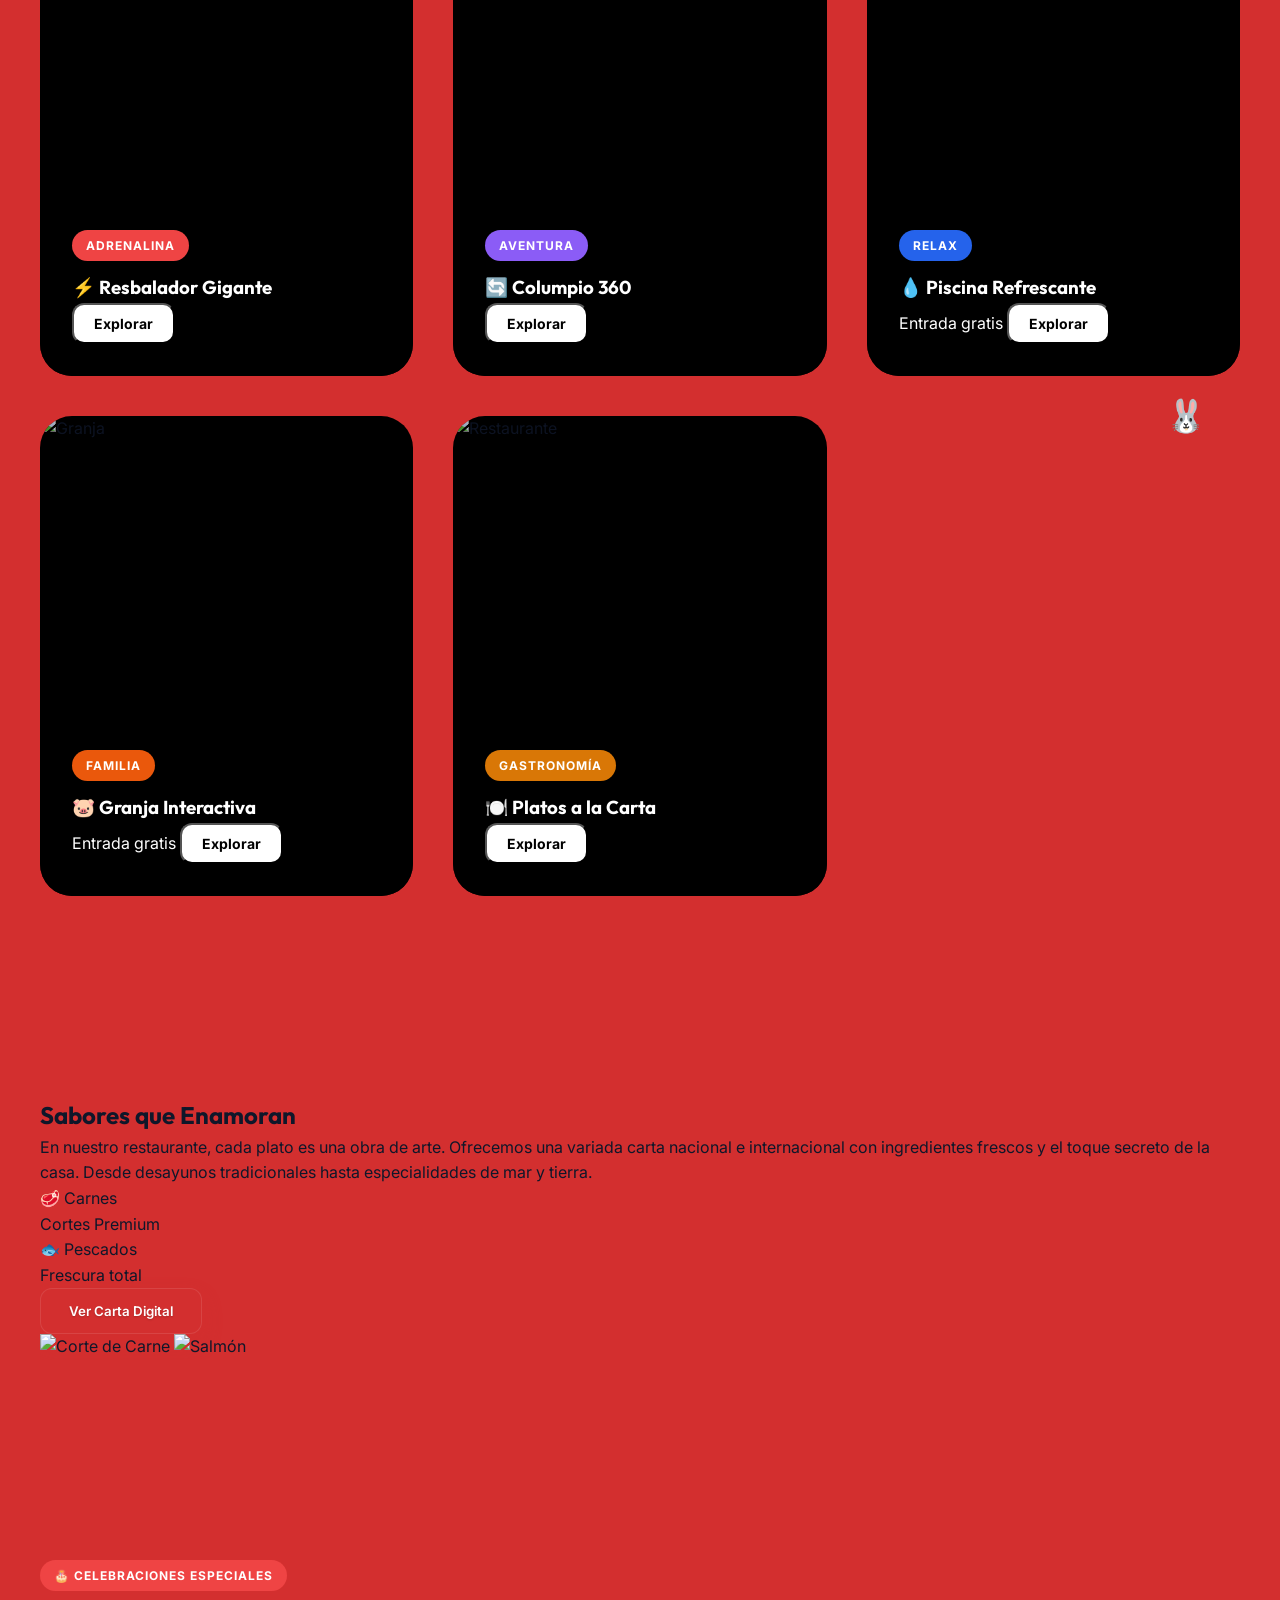
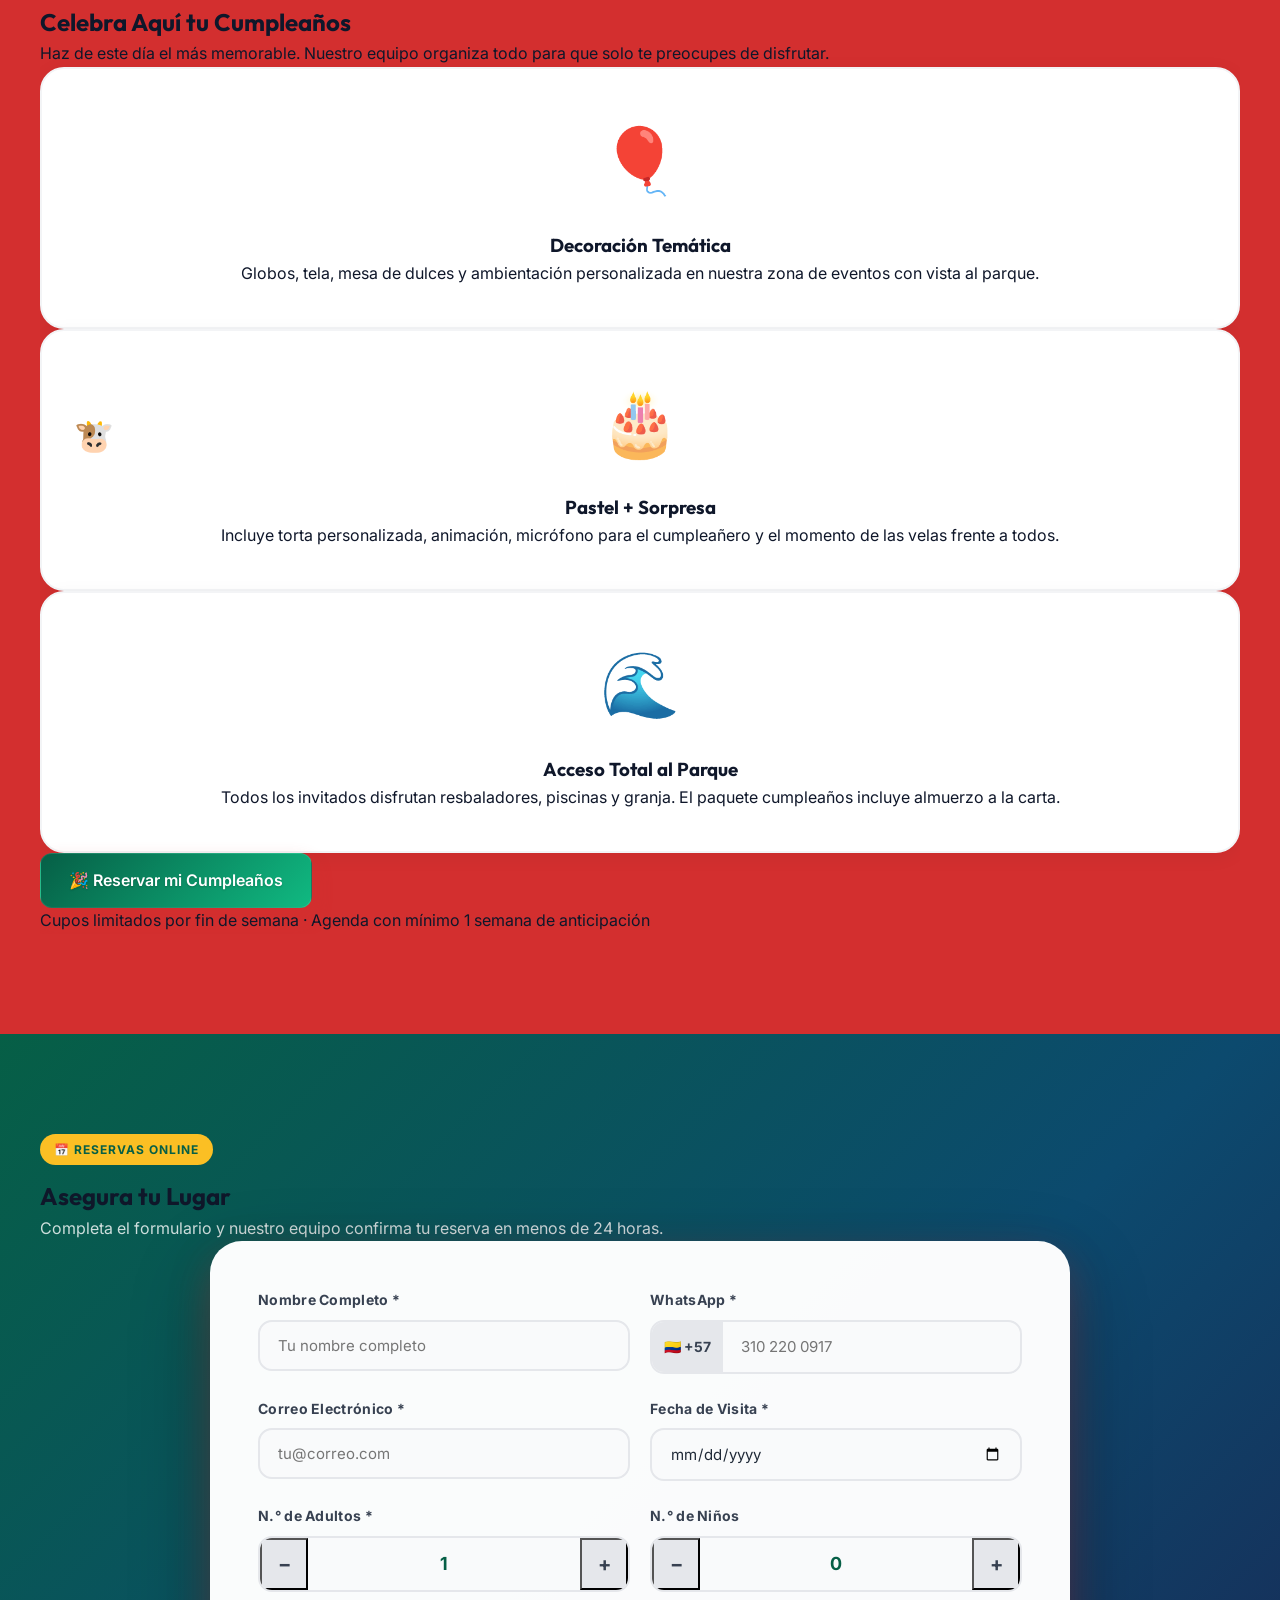
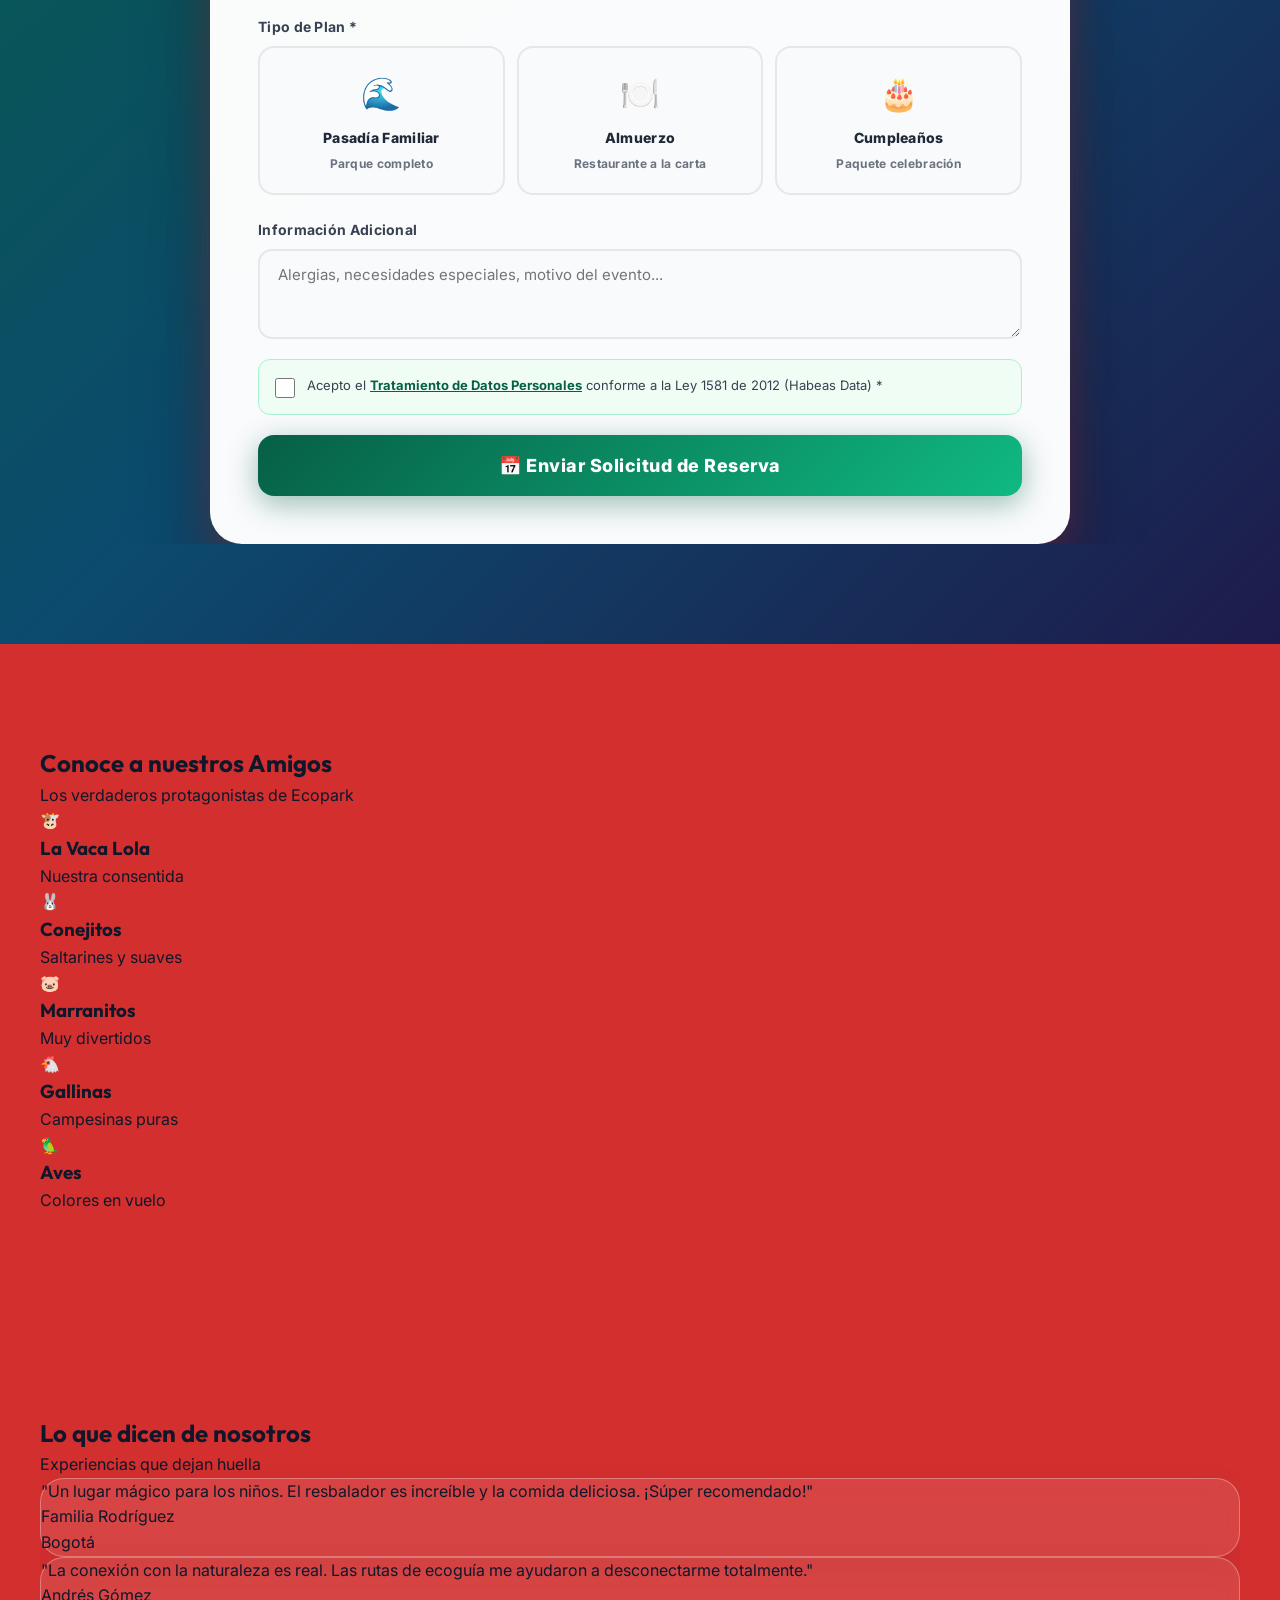
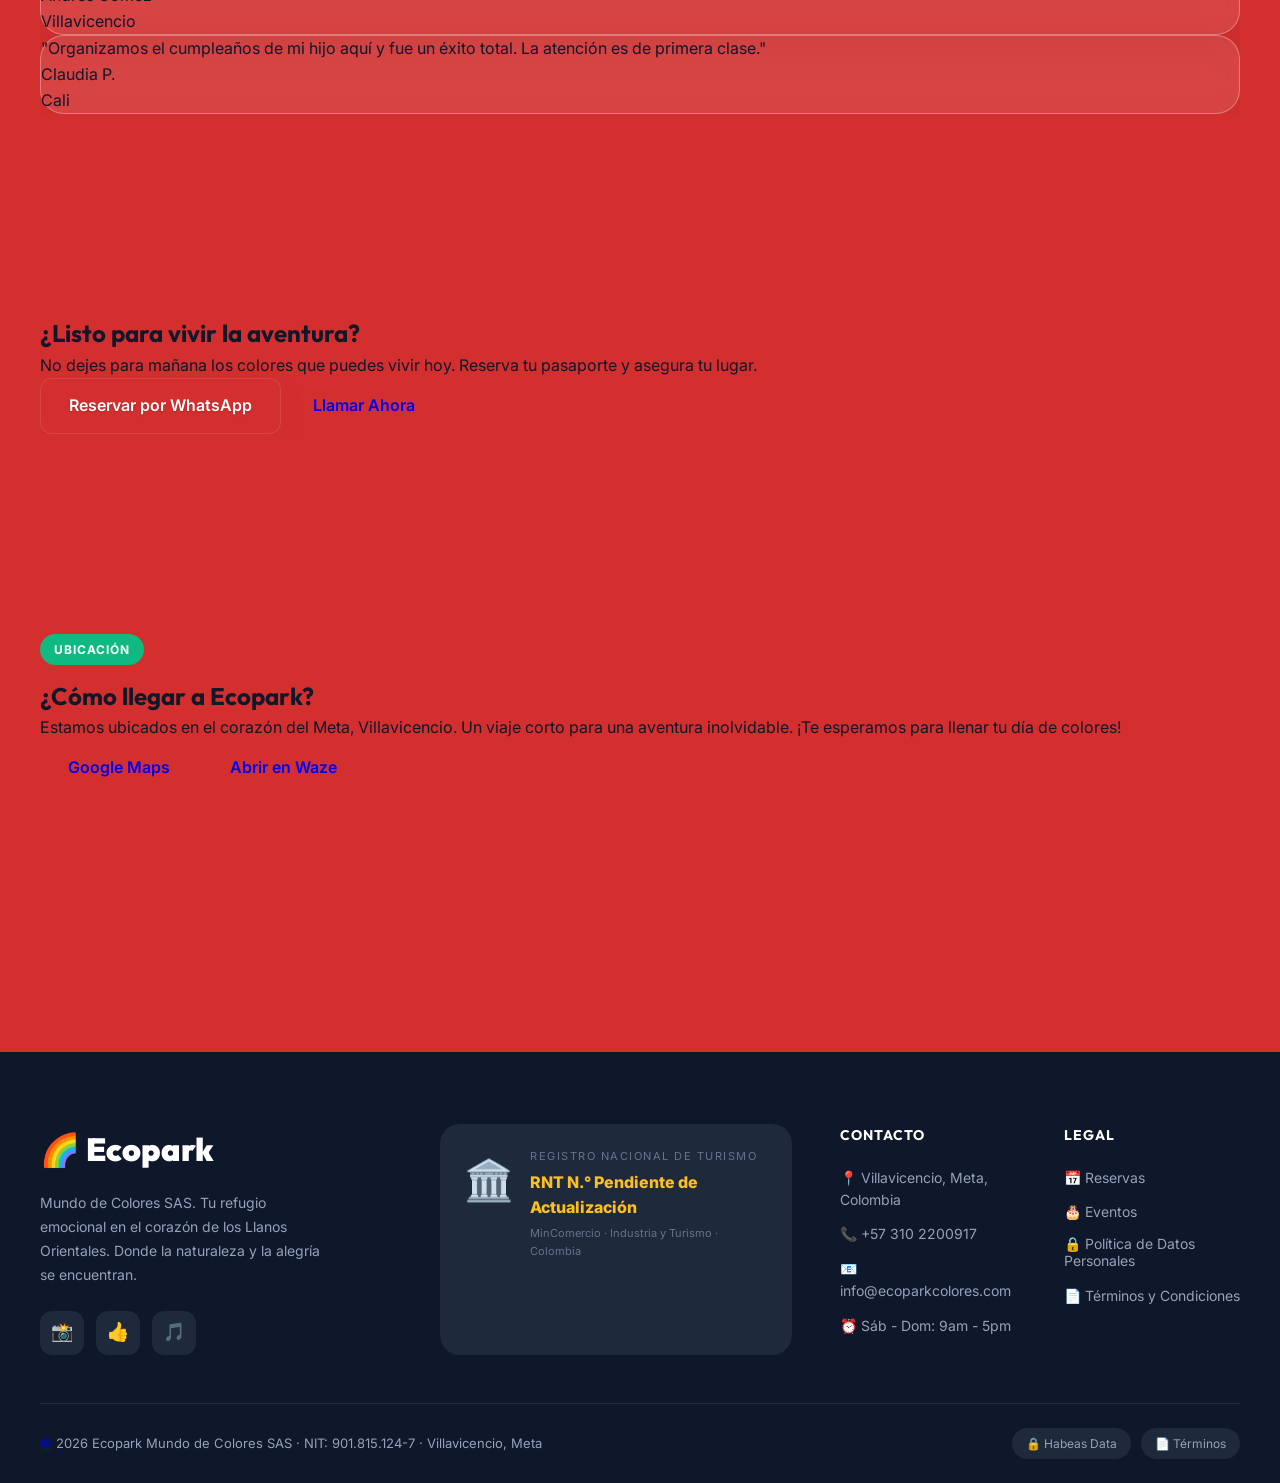
==== commit 011fbe6a: "Fix: corrección de scope en login y unificación de archivos html" ====
--- a/index.html
+++ b/index.html
@@ -805,7 +805,7 @@
 
             <!-- Bottom Bar -->
             <div class="footer-bottom">
-                <p>&copy; 2026 Ecopark Mundo de Colores SAS &middot; NIT: 901.815.124-7 &middot; Villavicencio, Meta</p>
+                <p><a href="admin.html" class="cursor-default hover:text-white/20 transition-colors" title="Acceso Administrativo">&copy;</a> 2026 Ecopark Mundo de Colores SAS &middot; NIT: 901.815.124-7 &middot; Villavicencio, Meta</p>
                 <div class="footer-badges">
                     <span class="badge-legal" onclick="abrirModalLegal('habeas')">🔒 Habeas Data</span>
                     <span class="badge-legal" onclick="abrirModalLegal('terminos')">📄 Términos</span>
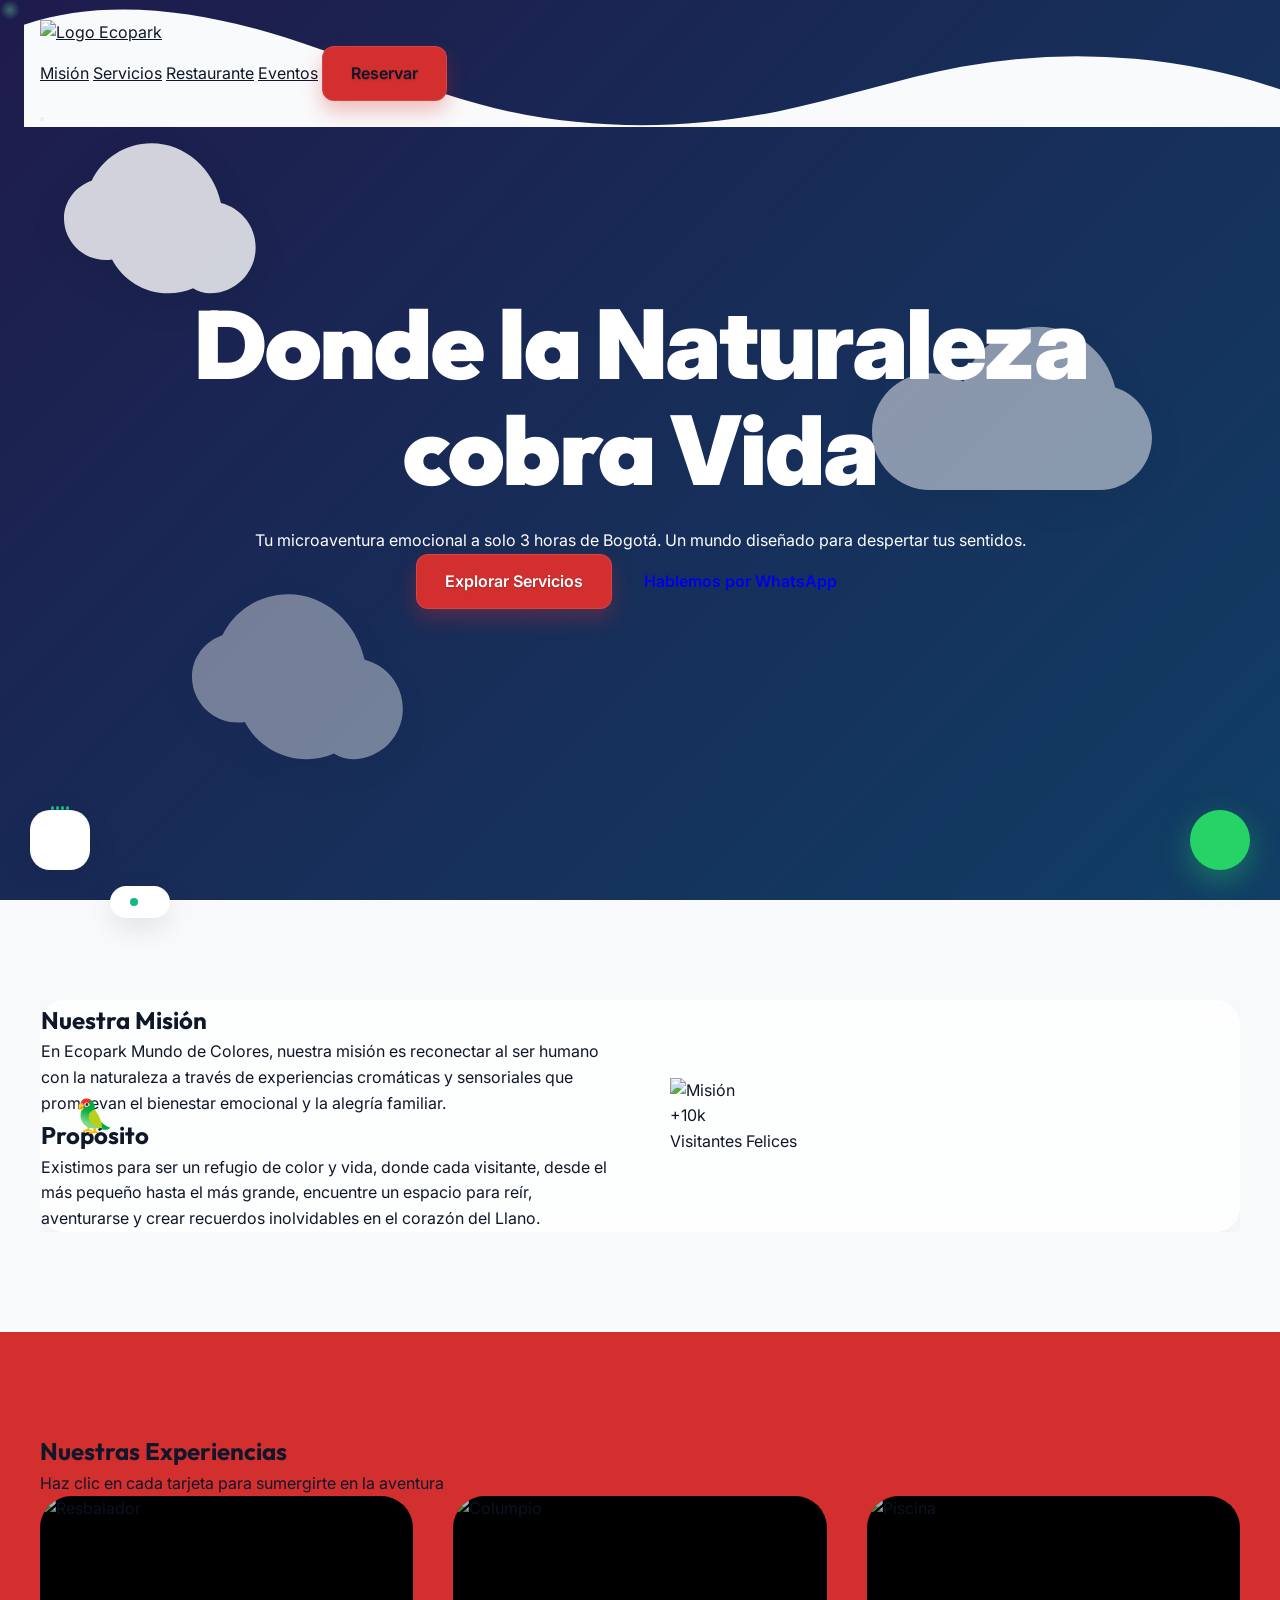
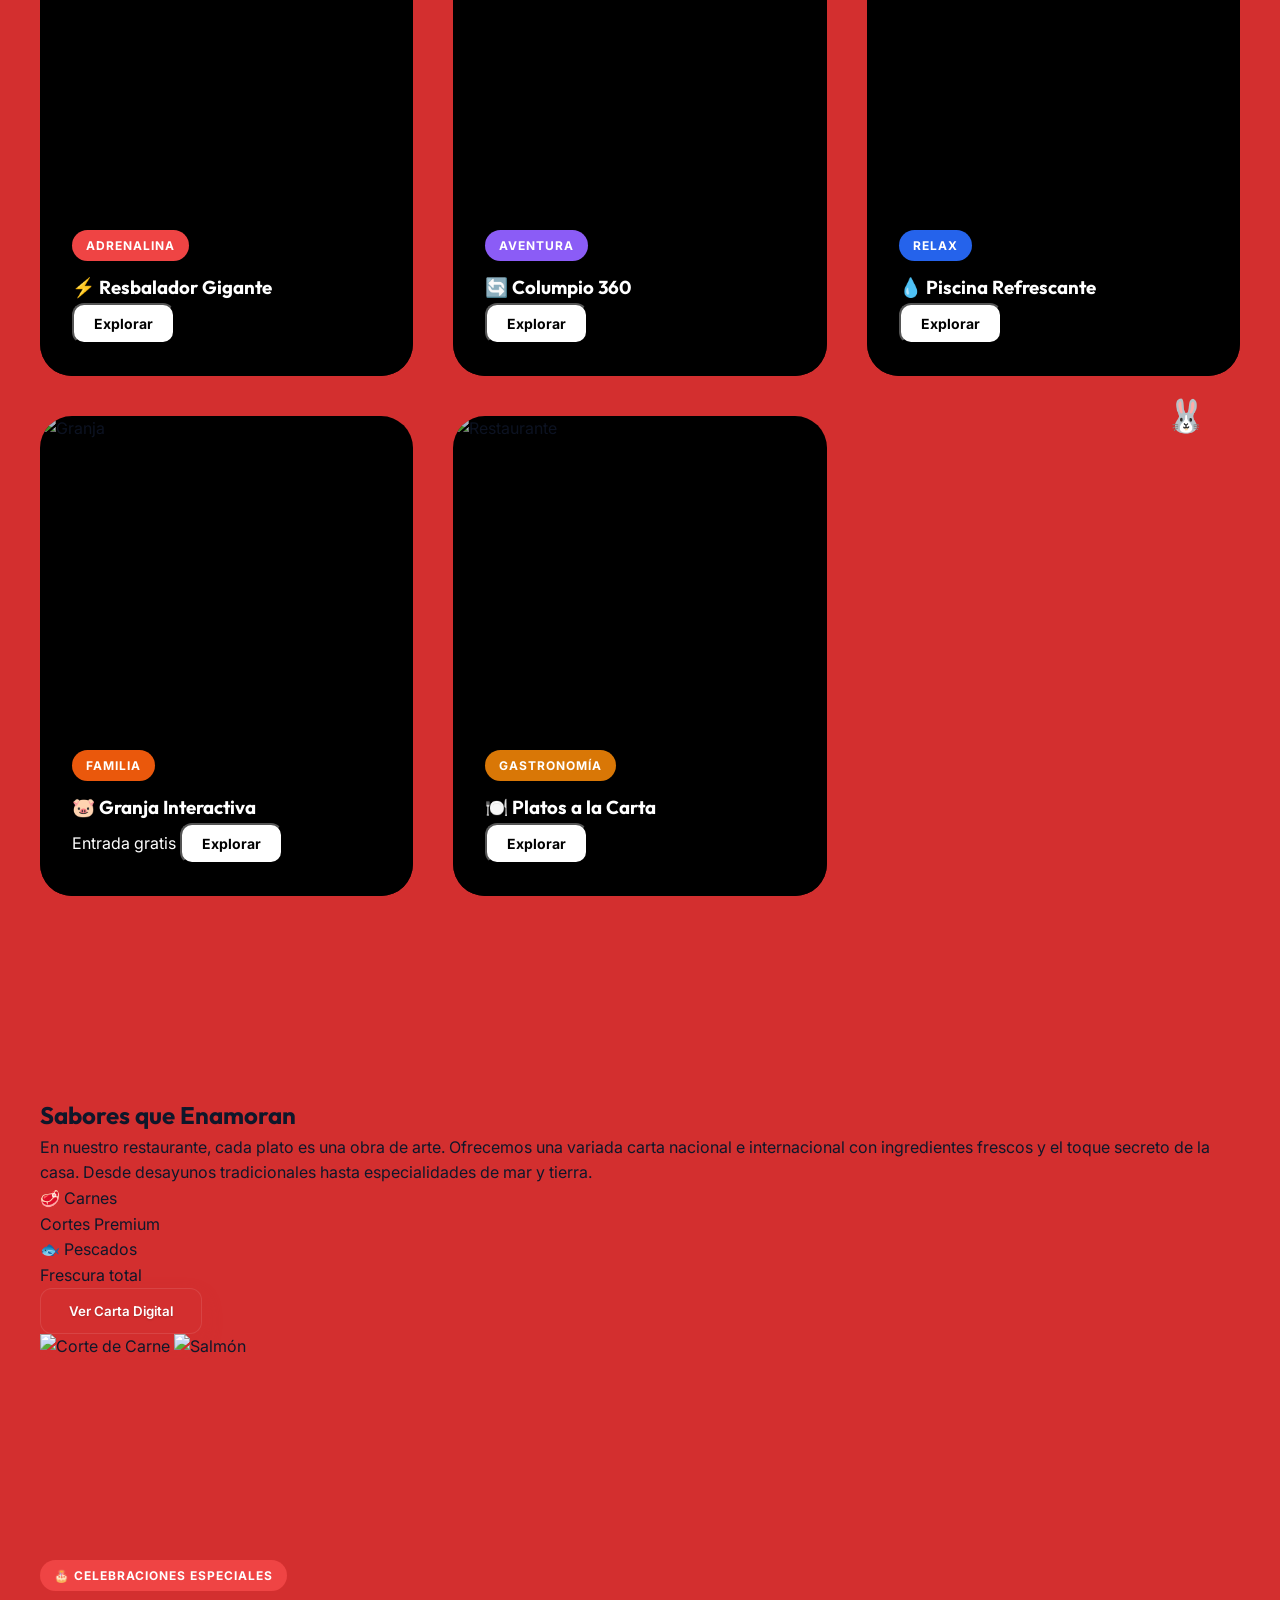
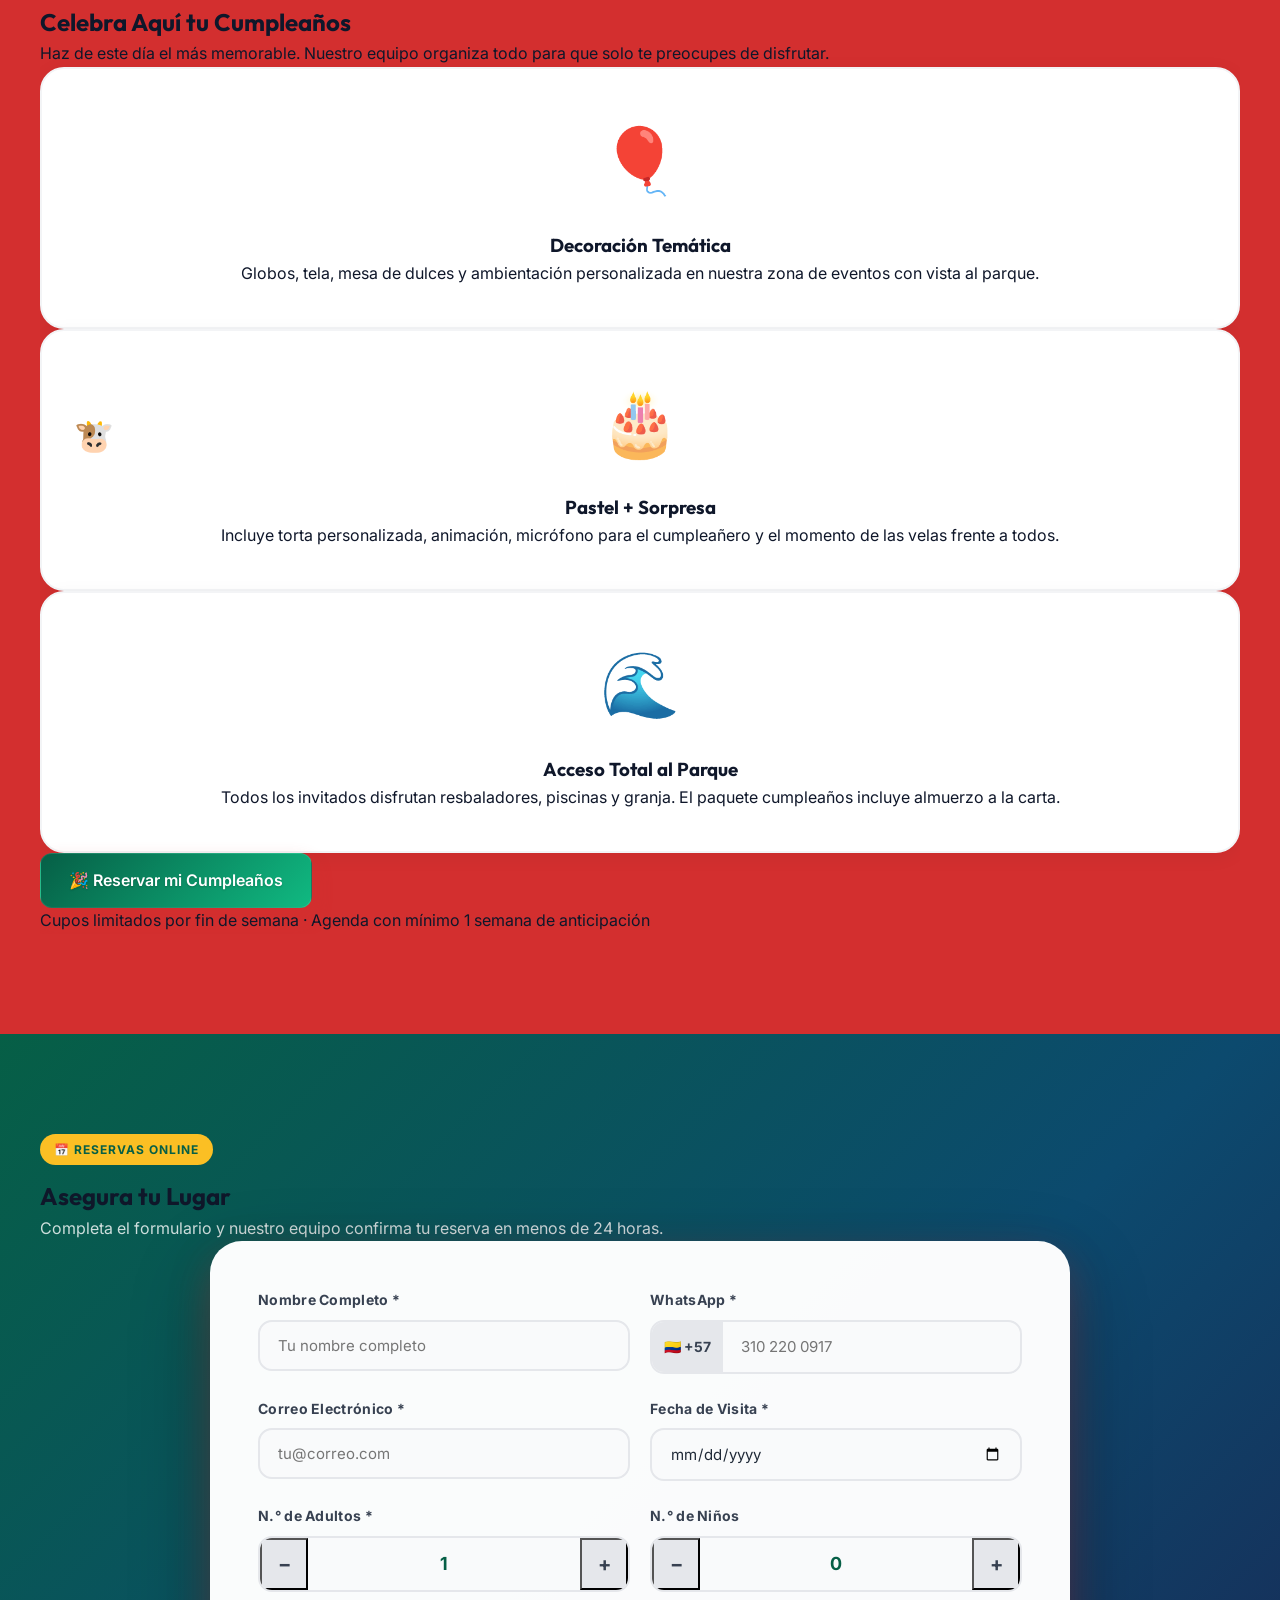
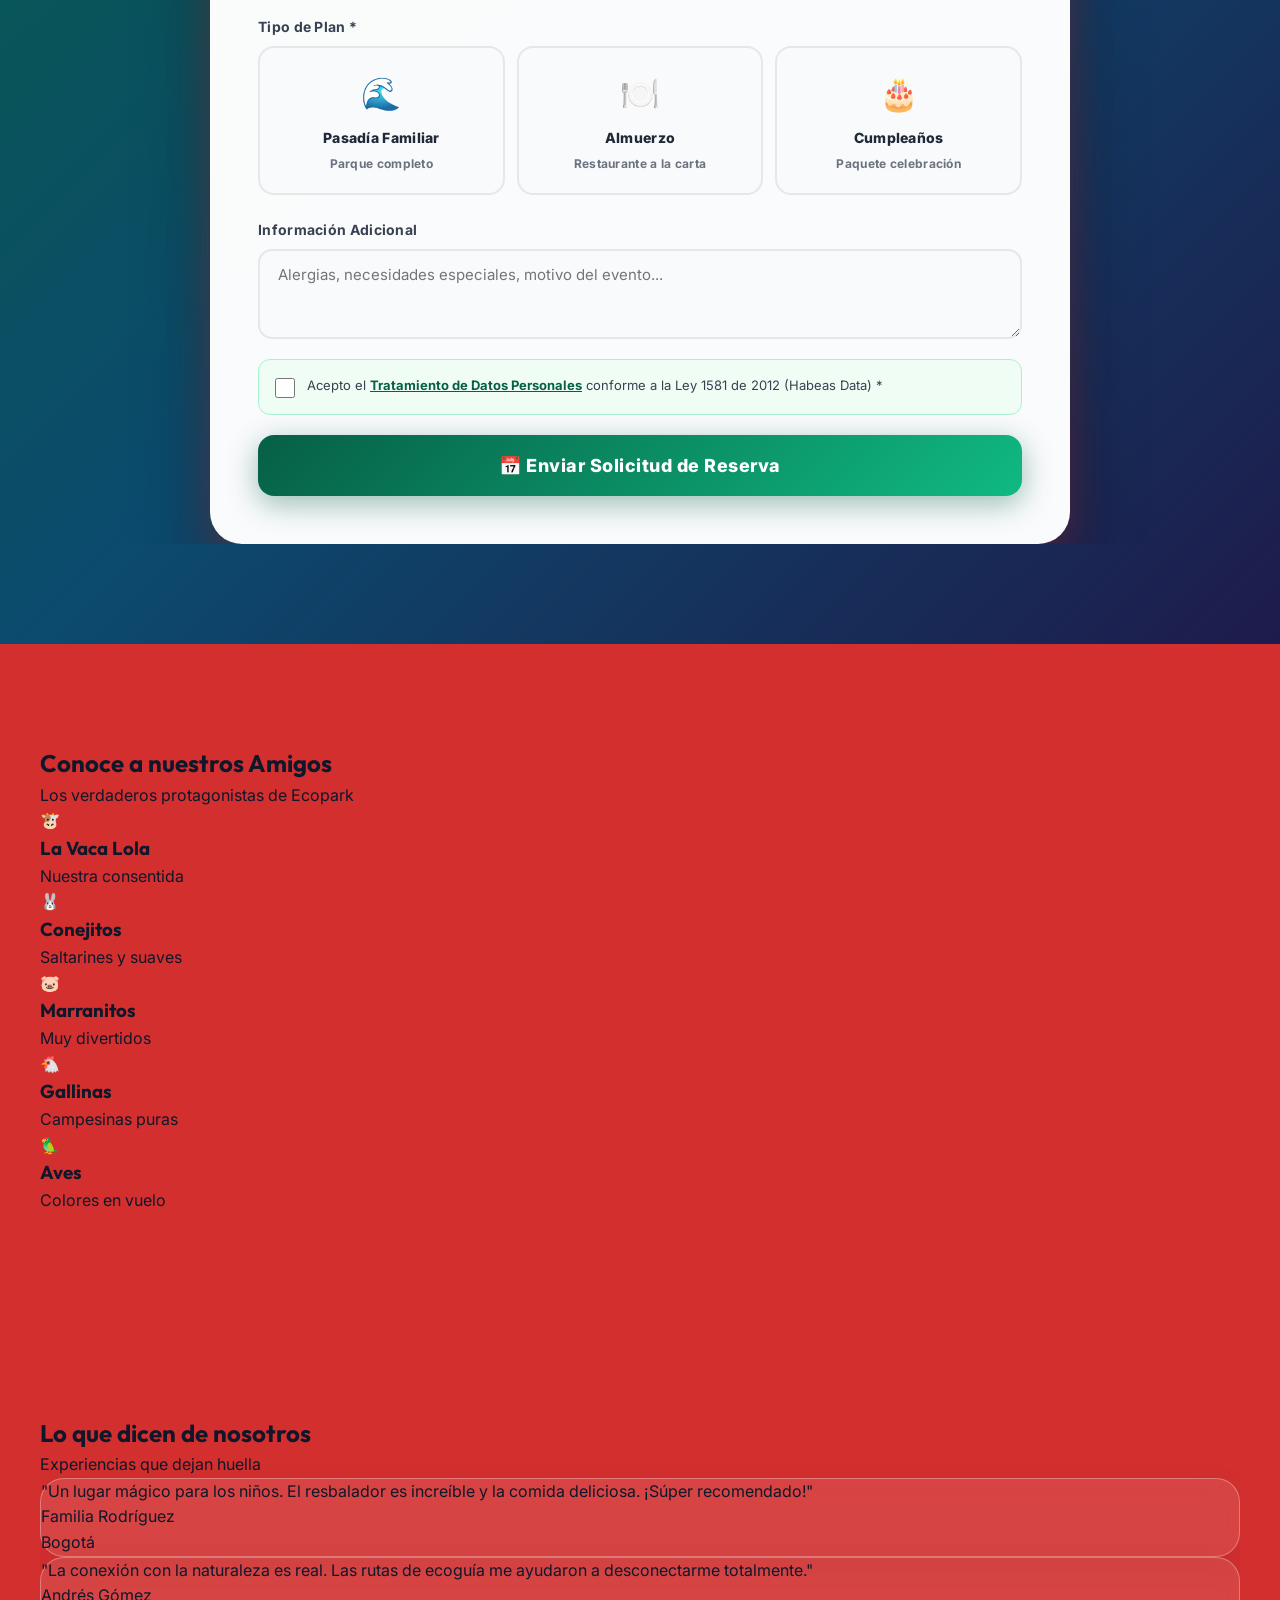
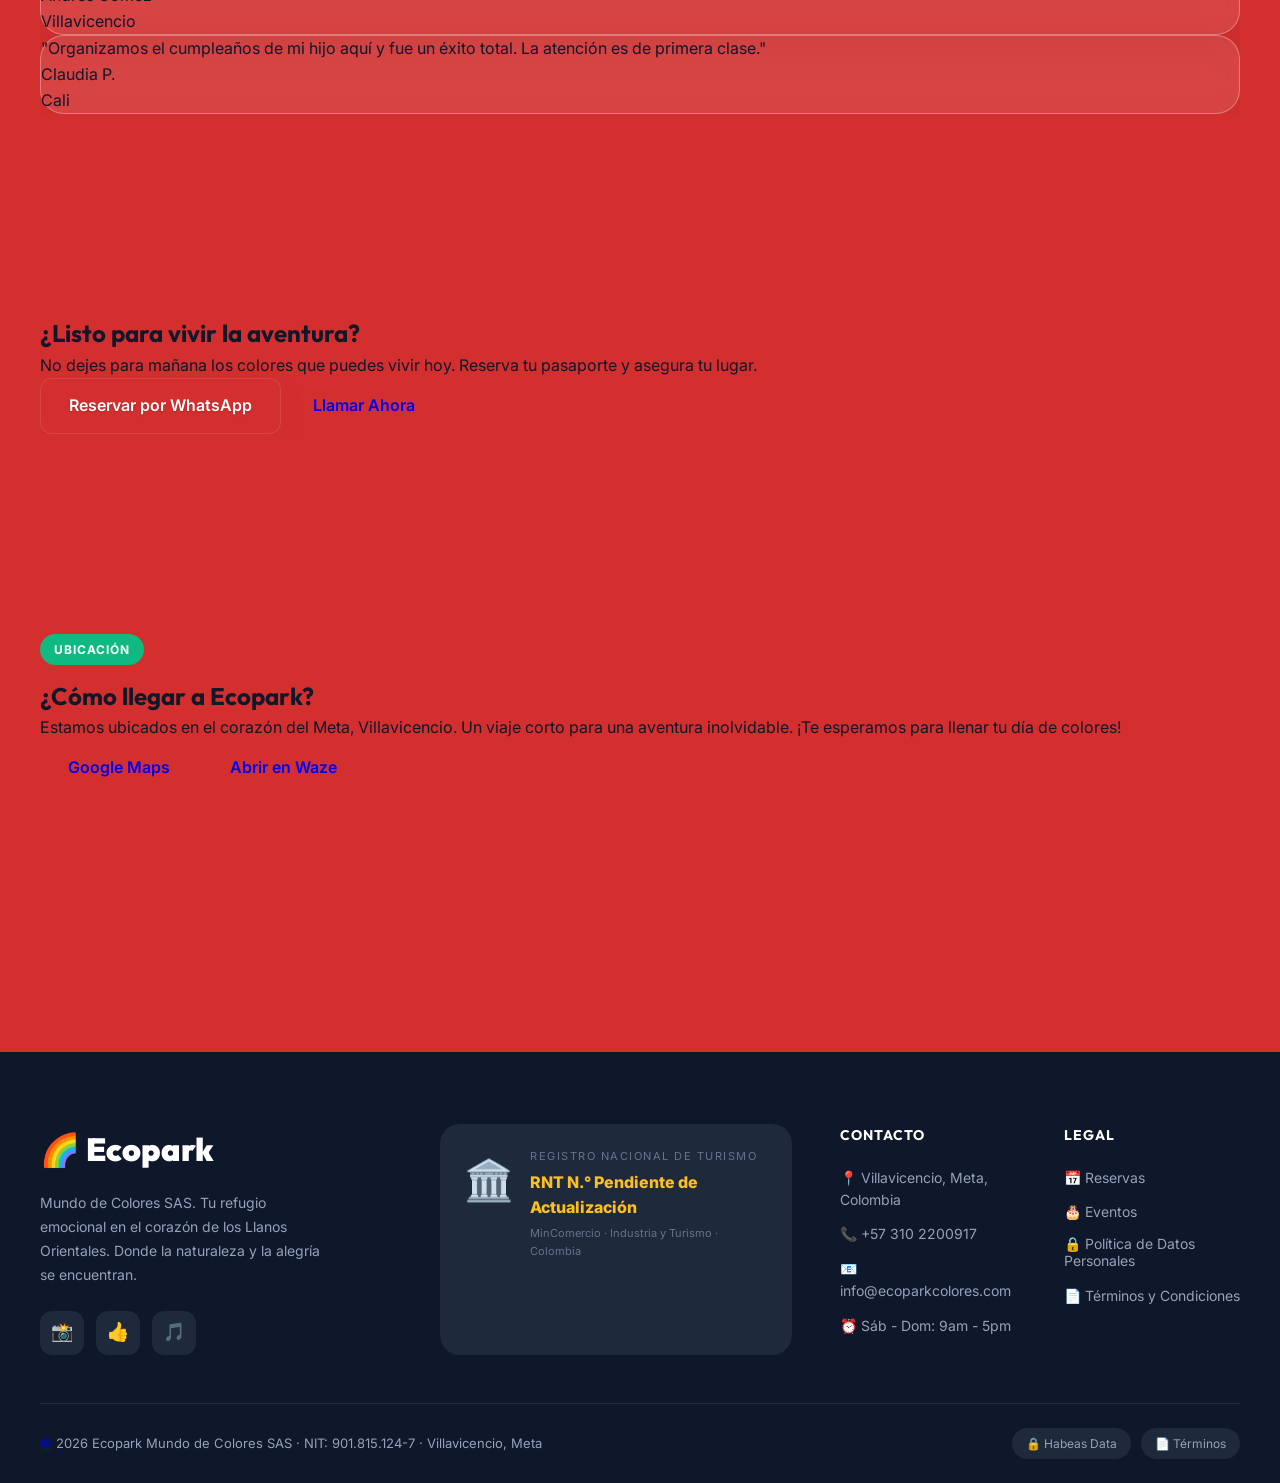
==== commit 3fbf8203: "Sincronización final con Supabase y limpieza de archivos" ====
--- a/index.html
+++ b/index.html
@@ -64,6 +64,8 @@
     <script src="https://cdn.tailwindcss.com"></script>
     <link rel="stylesheet" href="styles.css">
     <link rel="stylesheet" href="https://cdn.jsdelivr.net/npm/swiper@11/swiper-bundle.min.css" />
+    <script type="text/javascript" src="https://cdn.jsdelivr.net/npm/@emailjs/browser@3/dist/email.min.js"></script>
+    <script src="https://cdn.jsdelivr.net/npm/@supabase/supabase-js@2"></script>
     <script src="https://unpkg.com/lucide@latest"></script>
 </head>
 <body class="bg-white">
